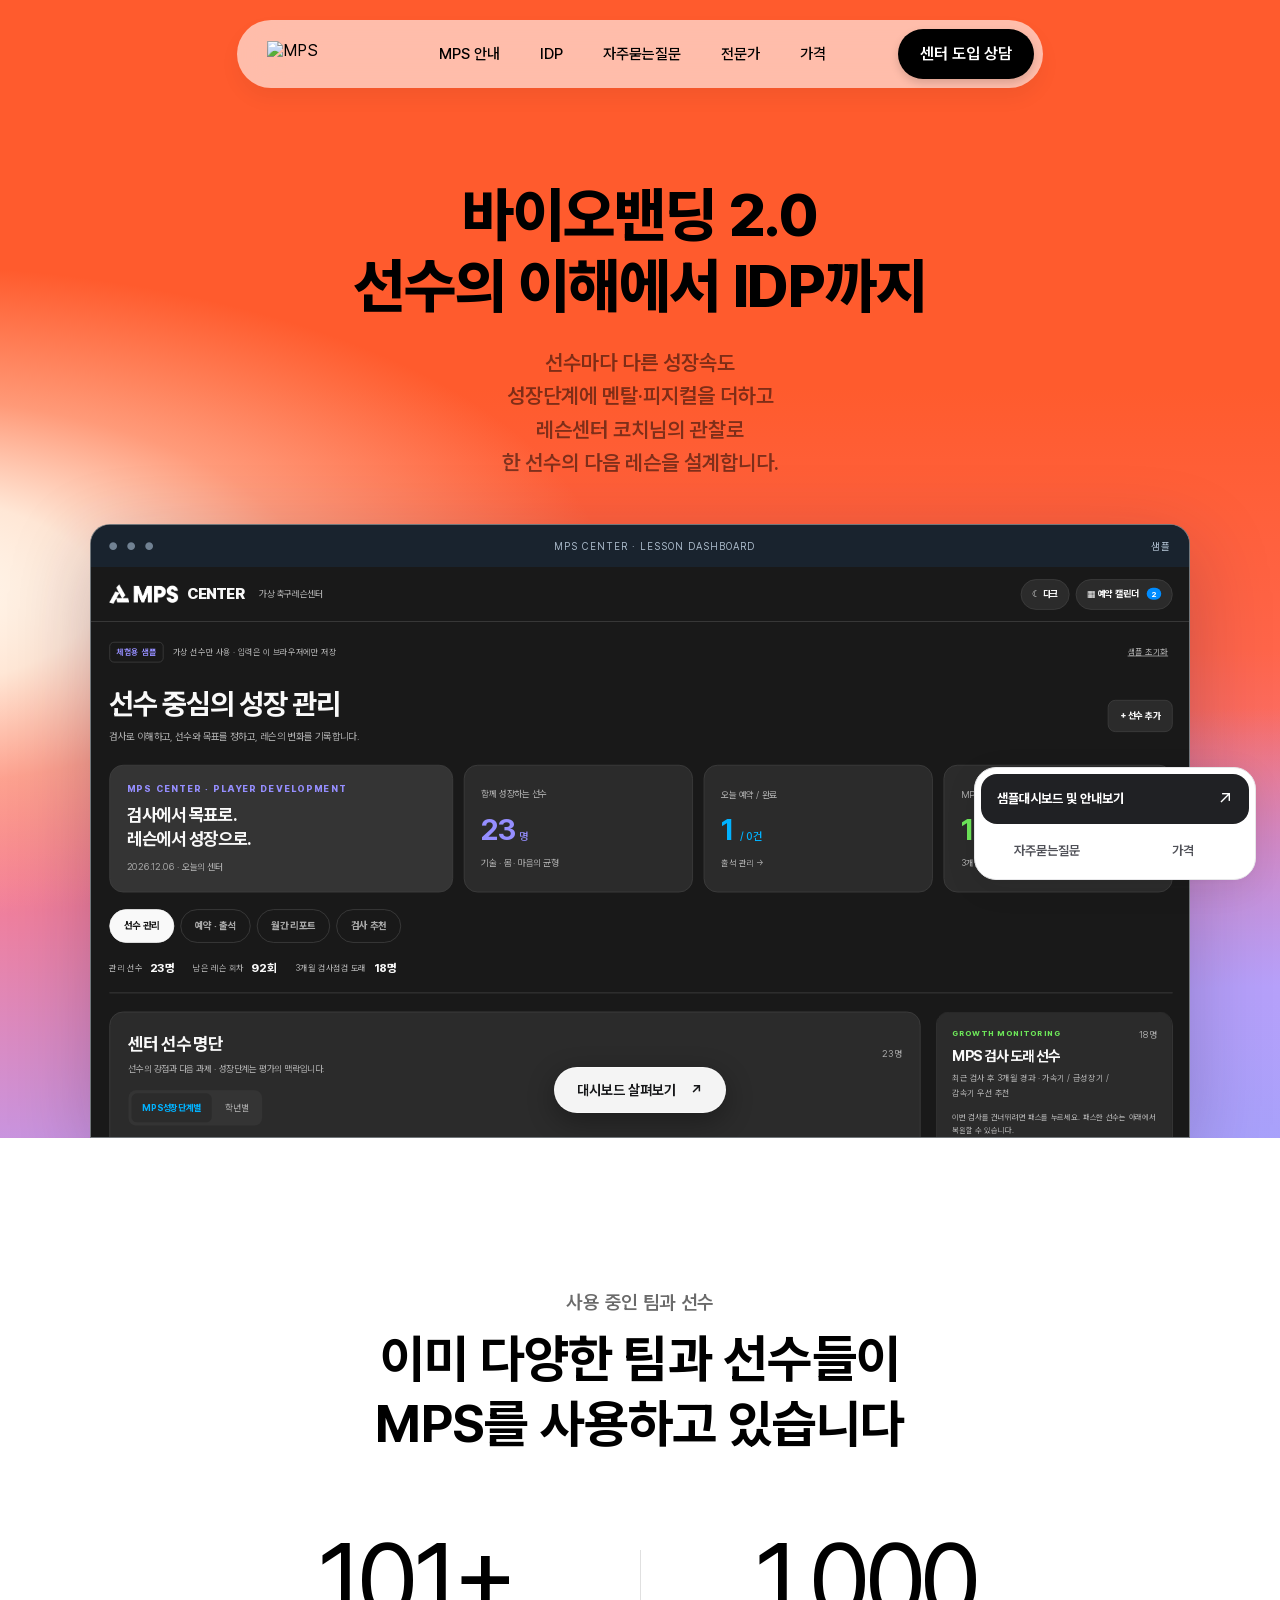
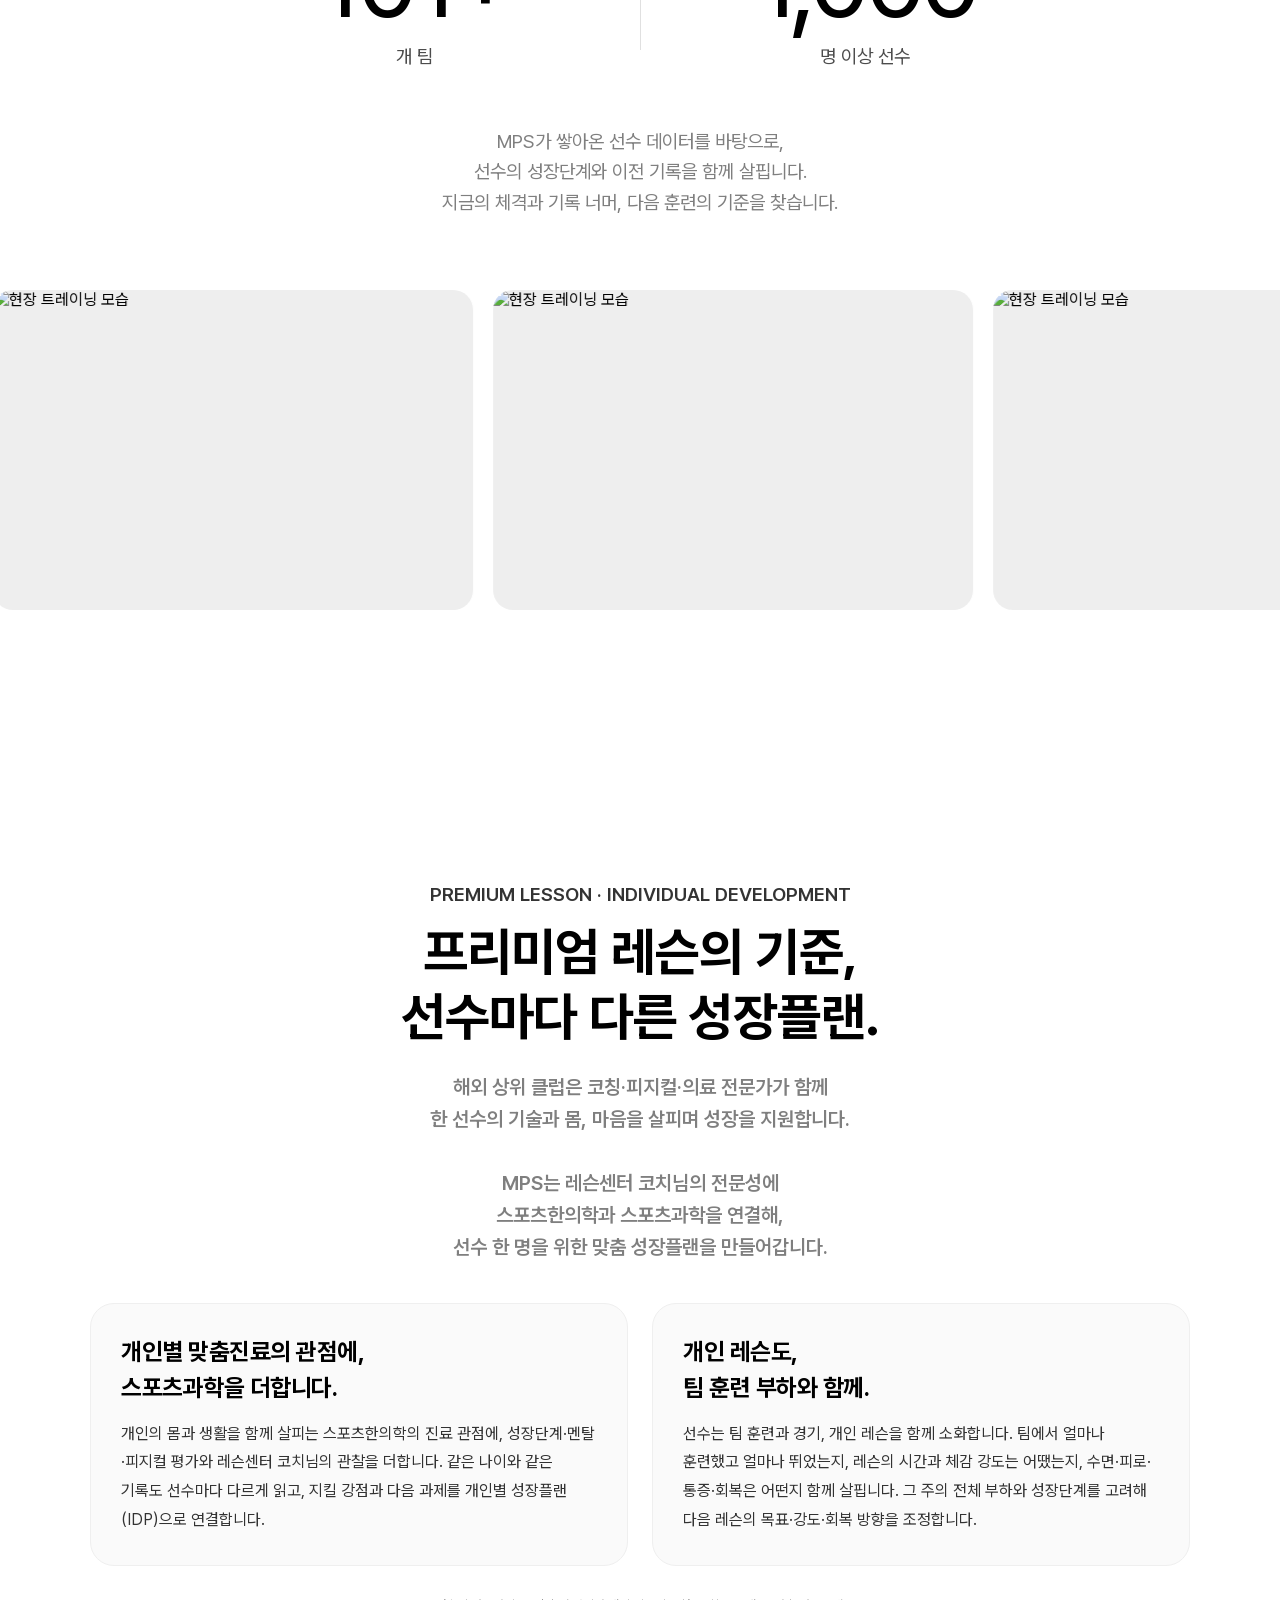
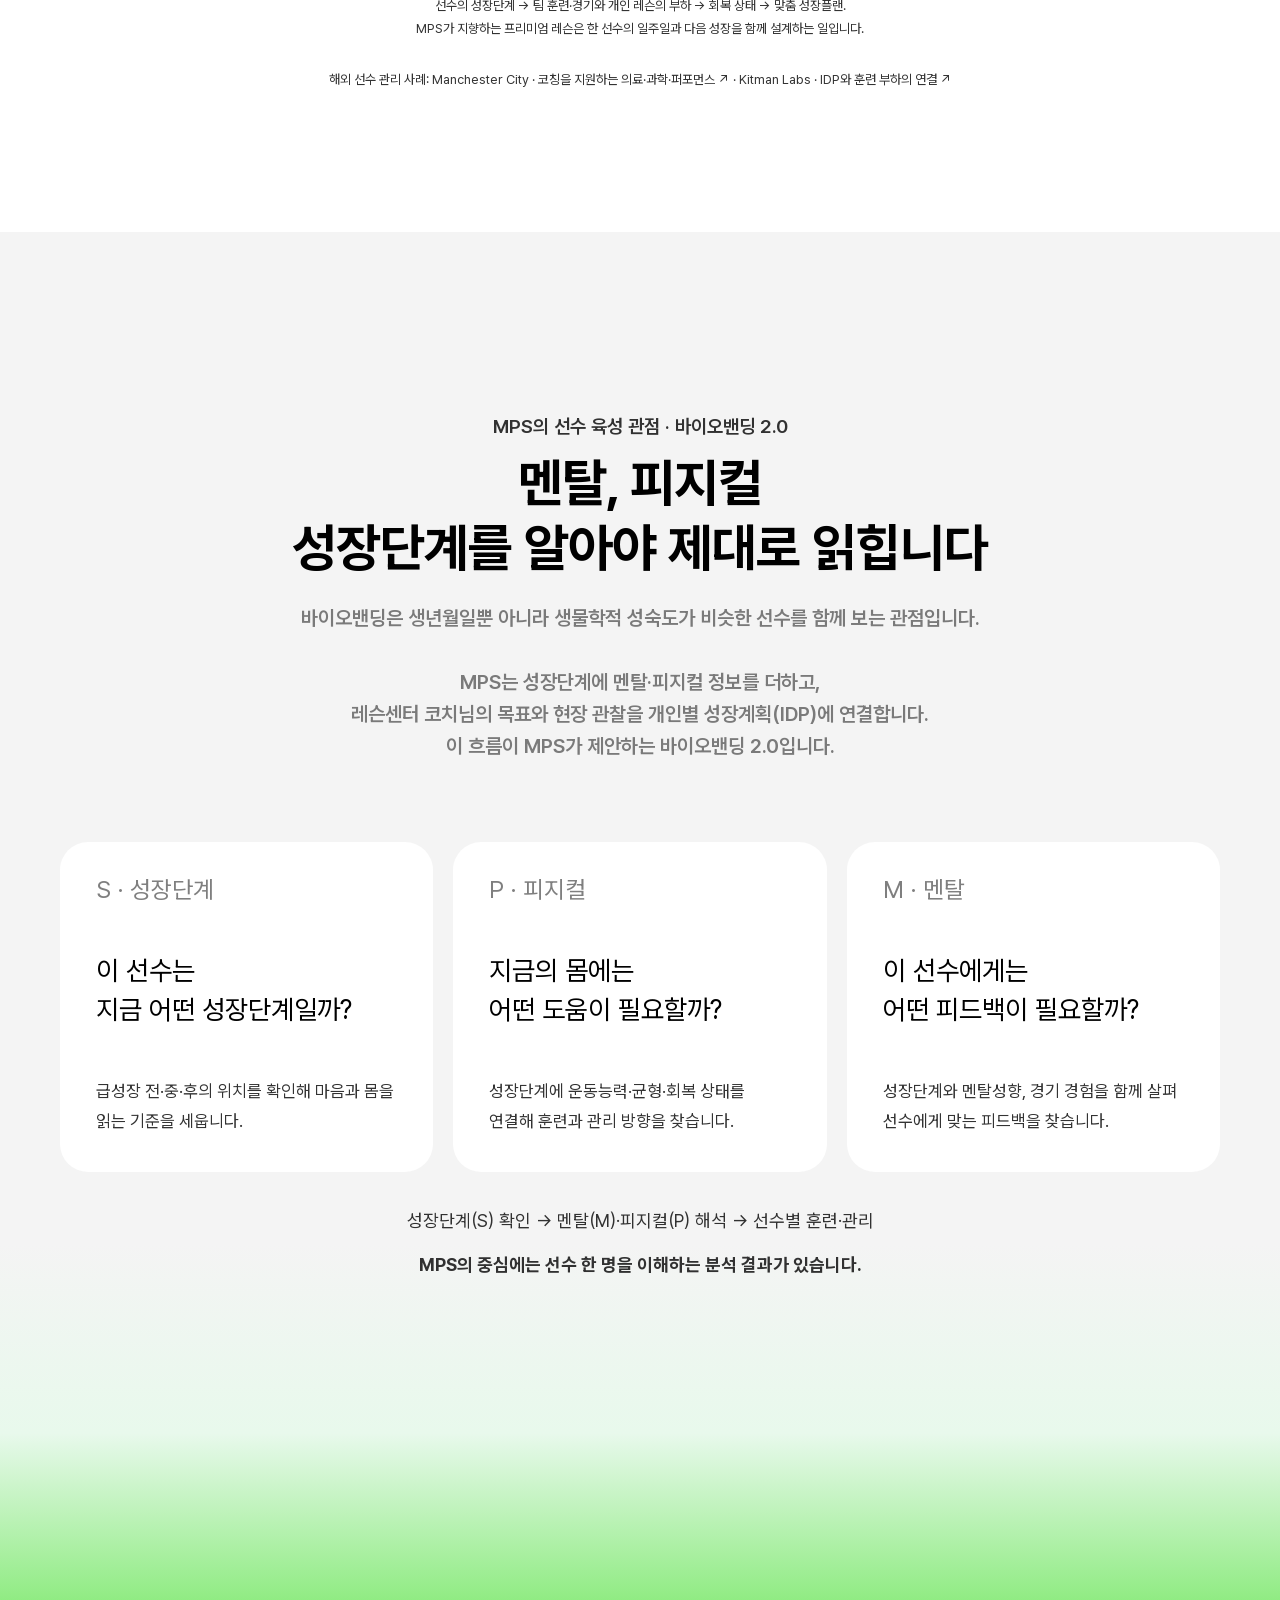
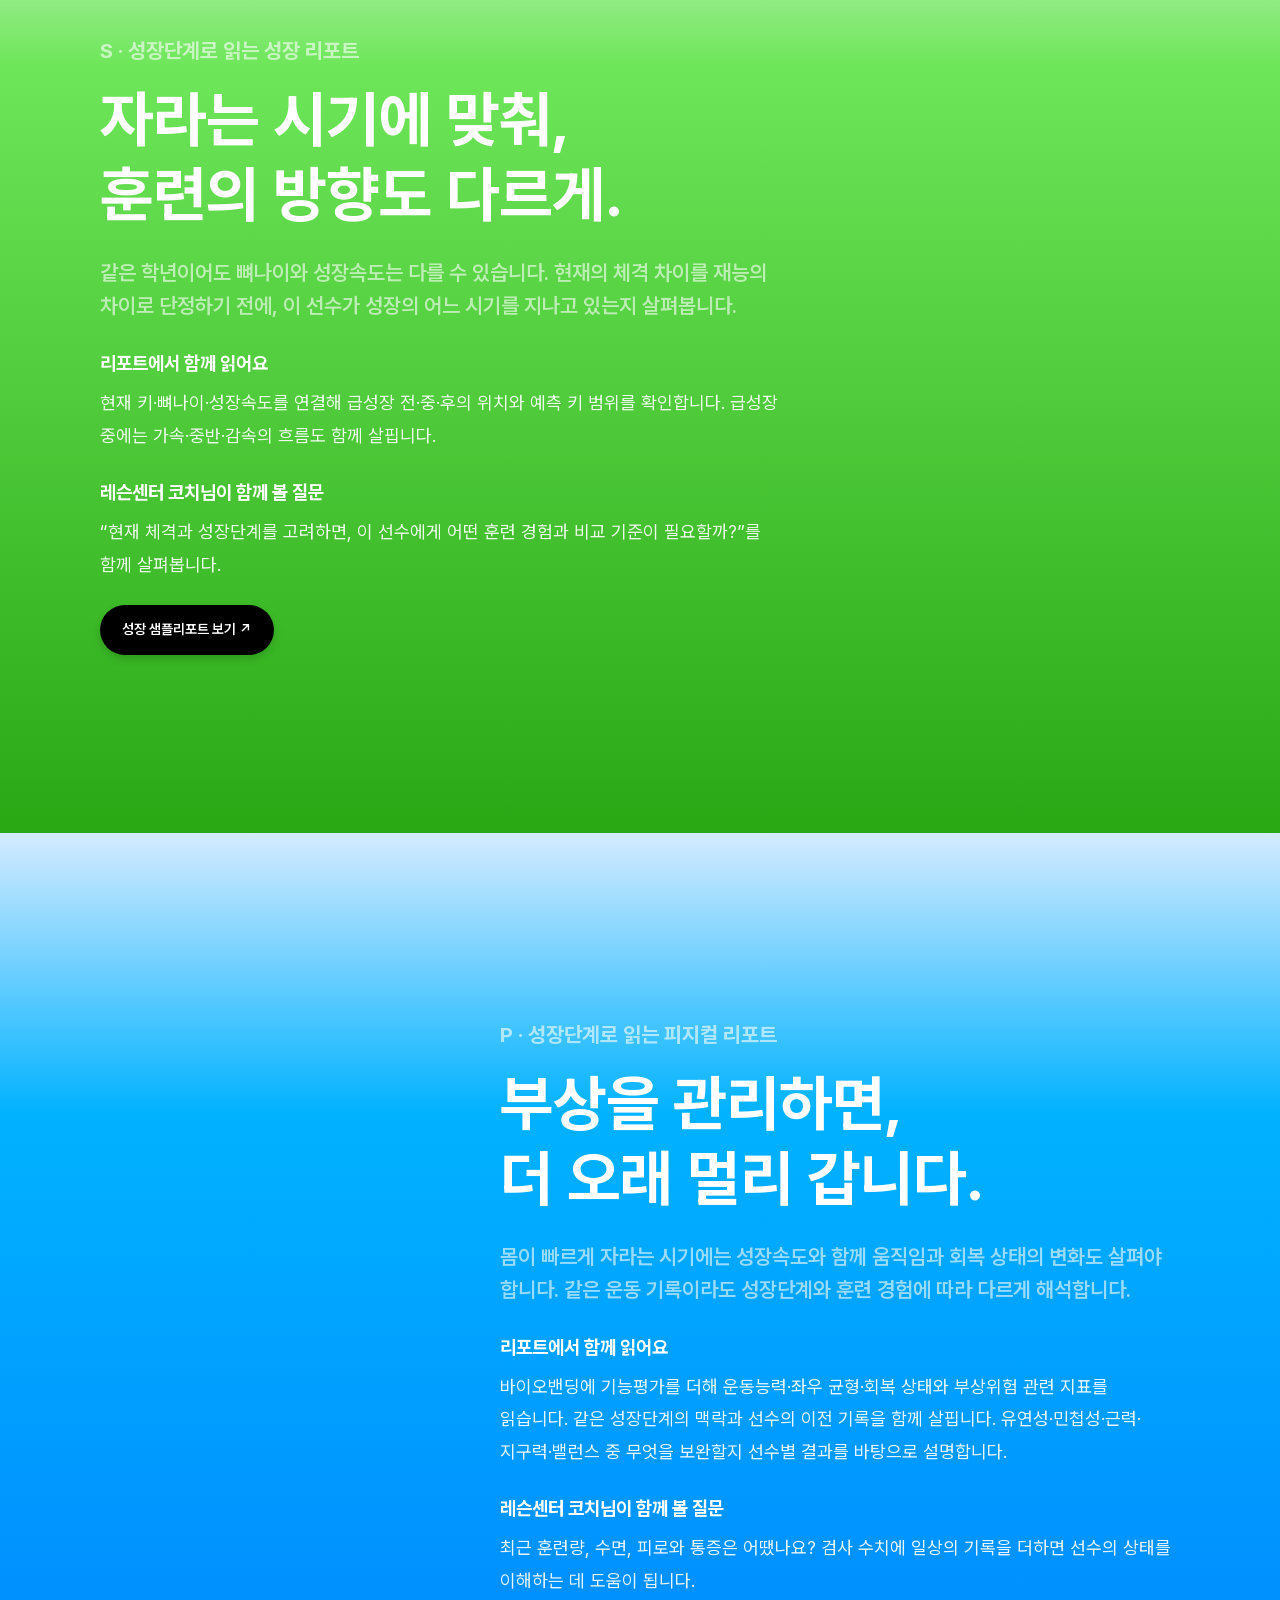
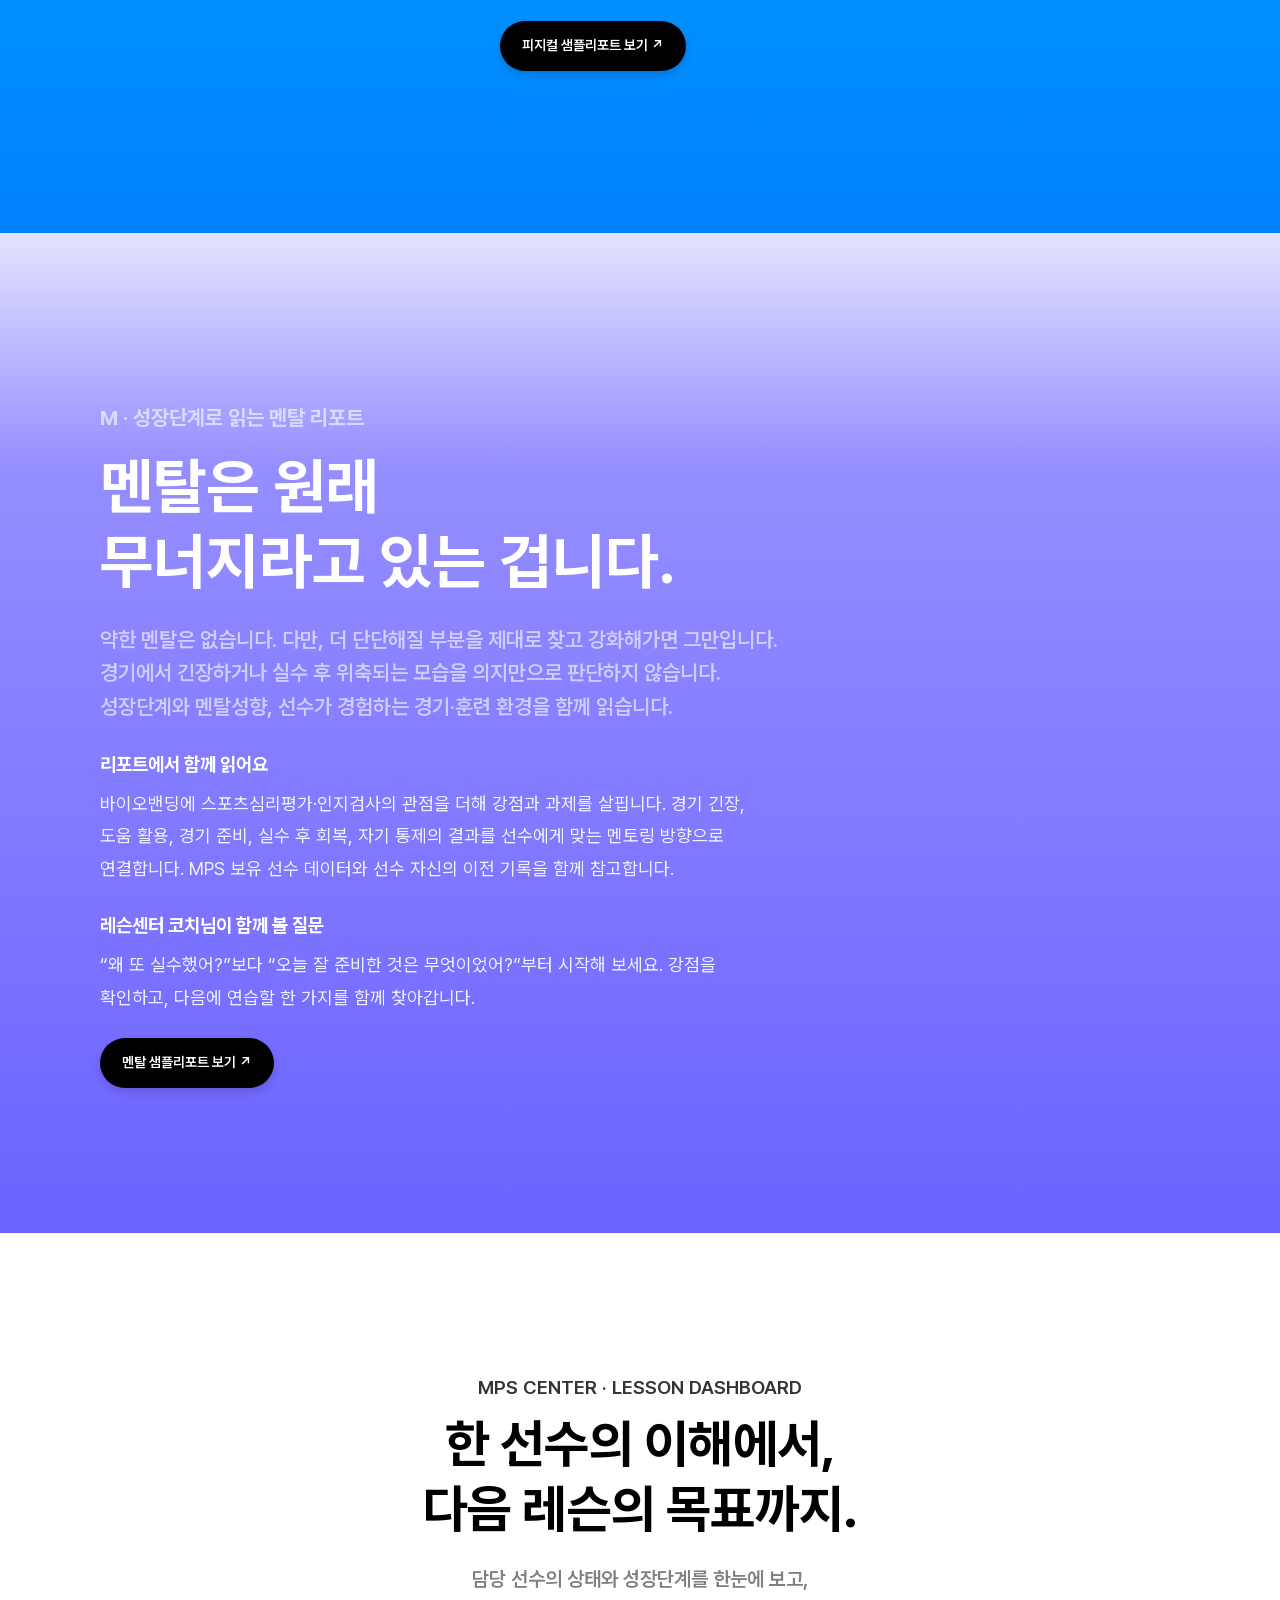
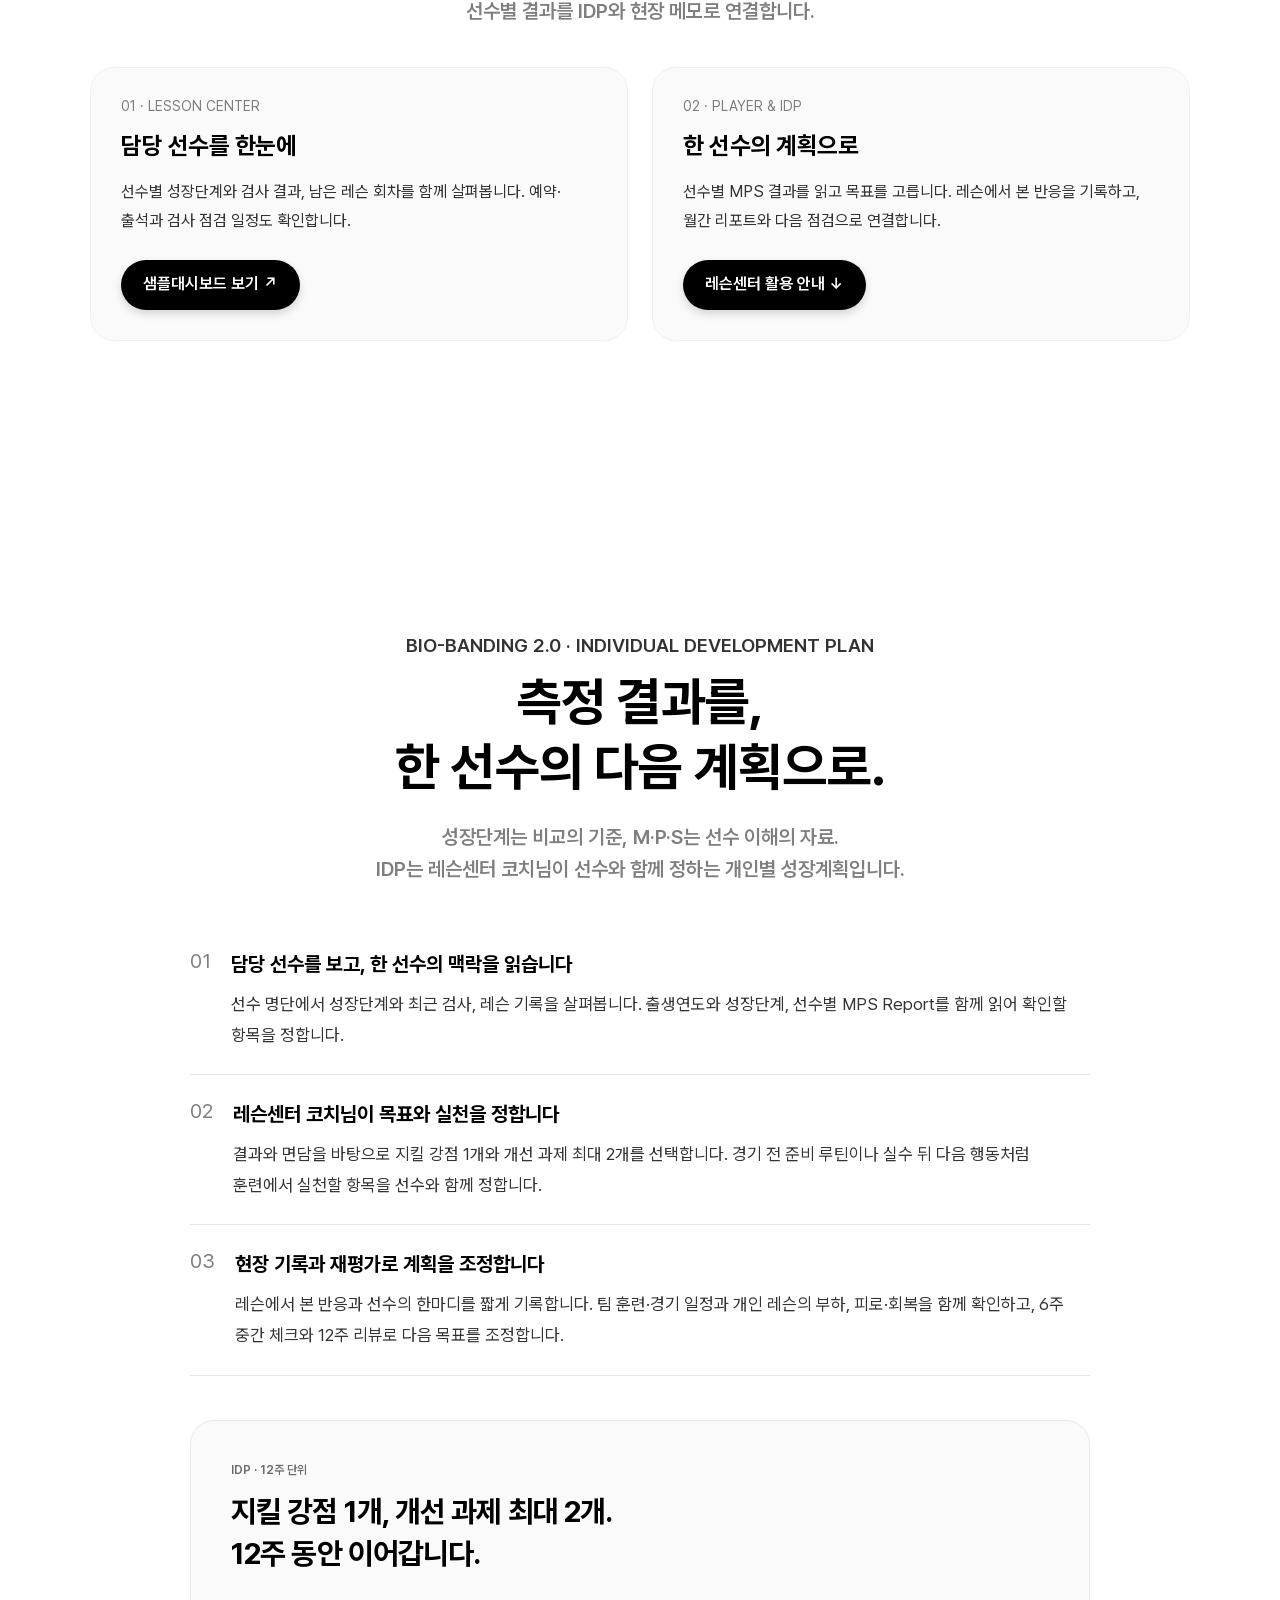
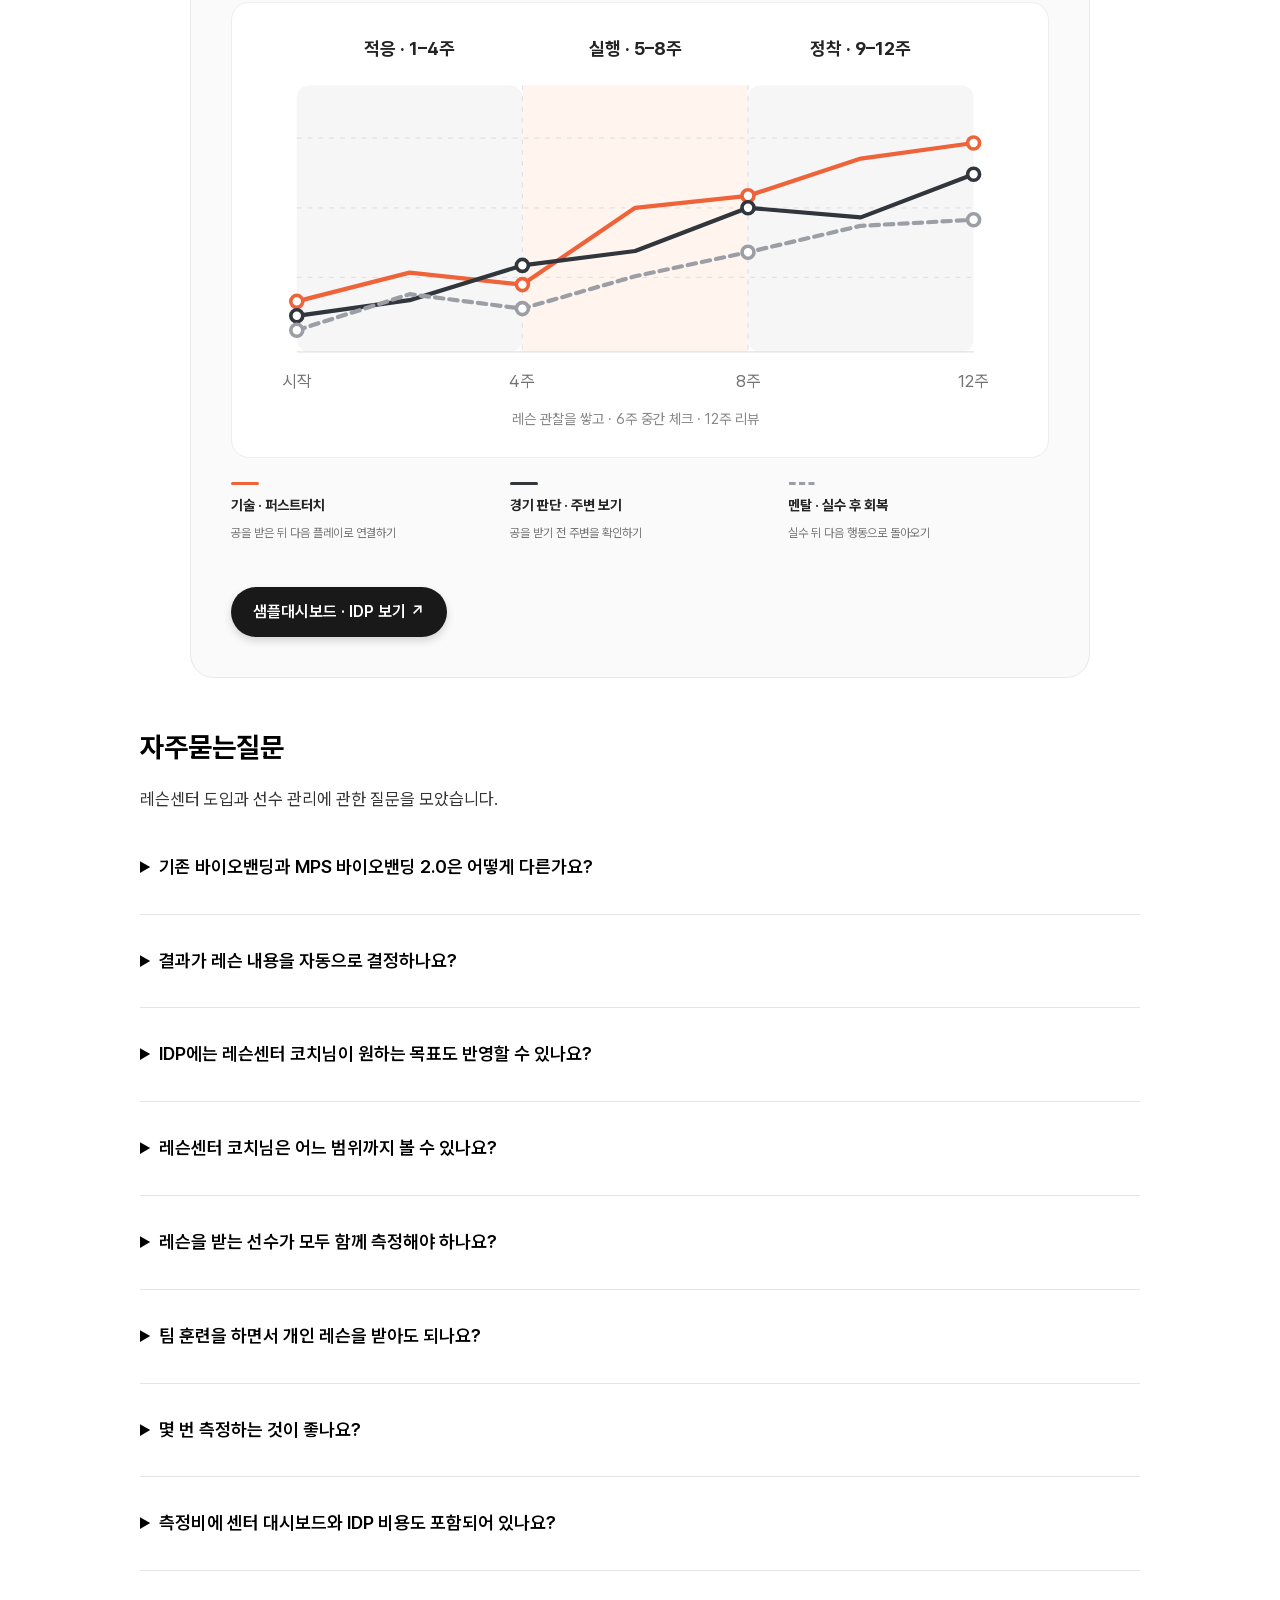
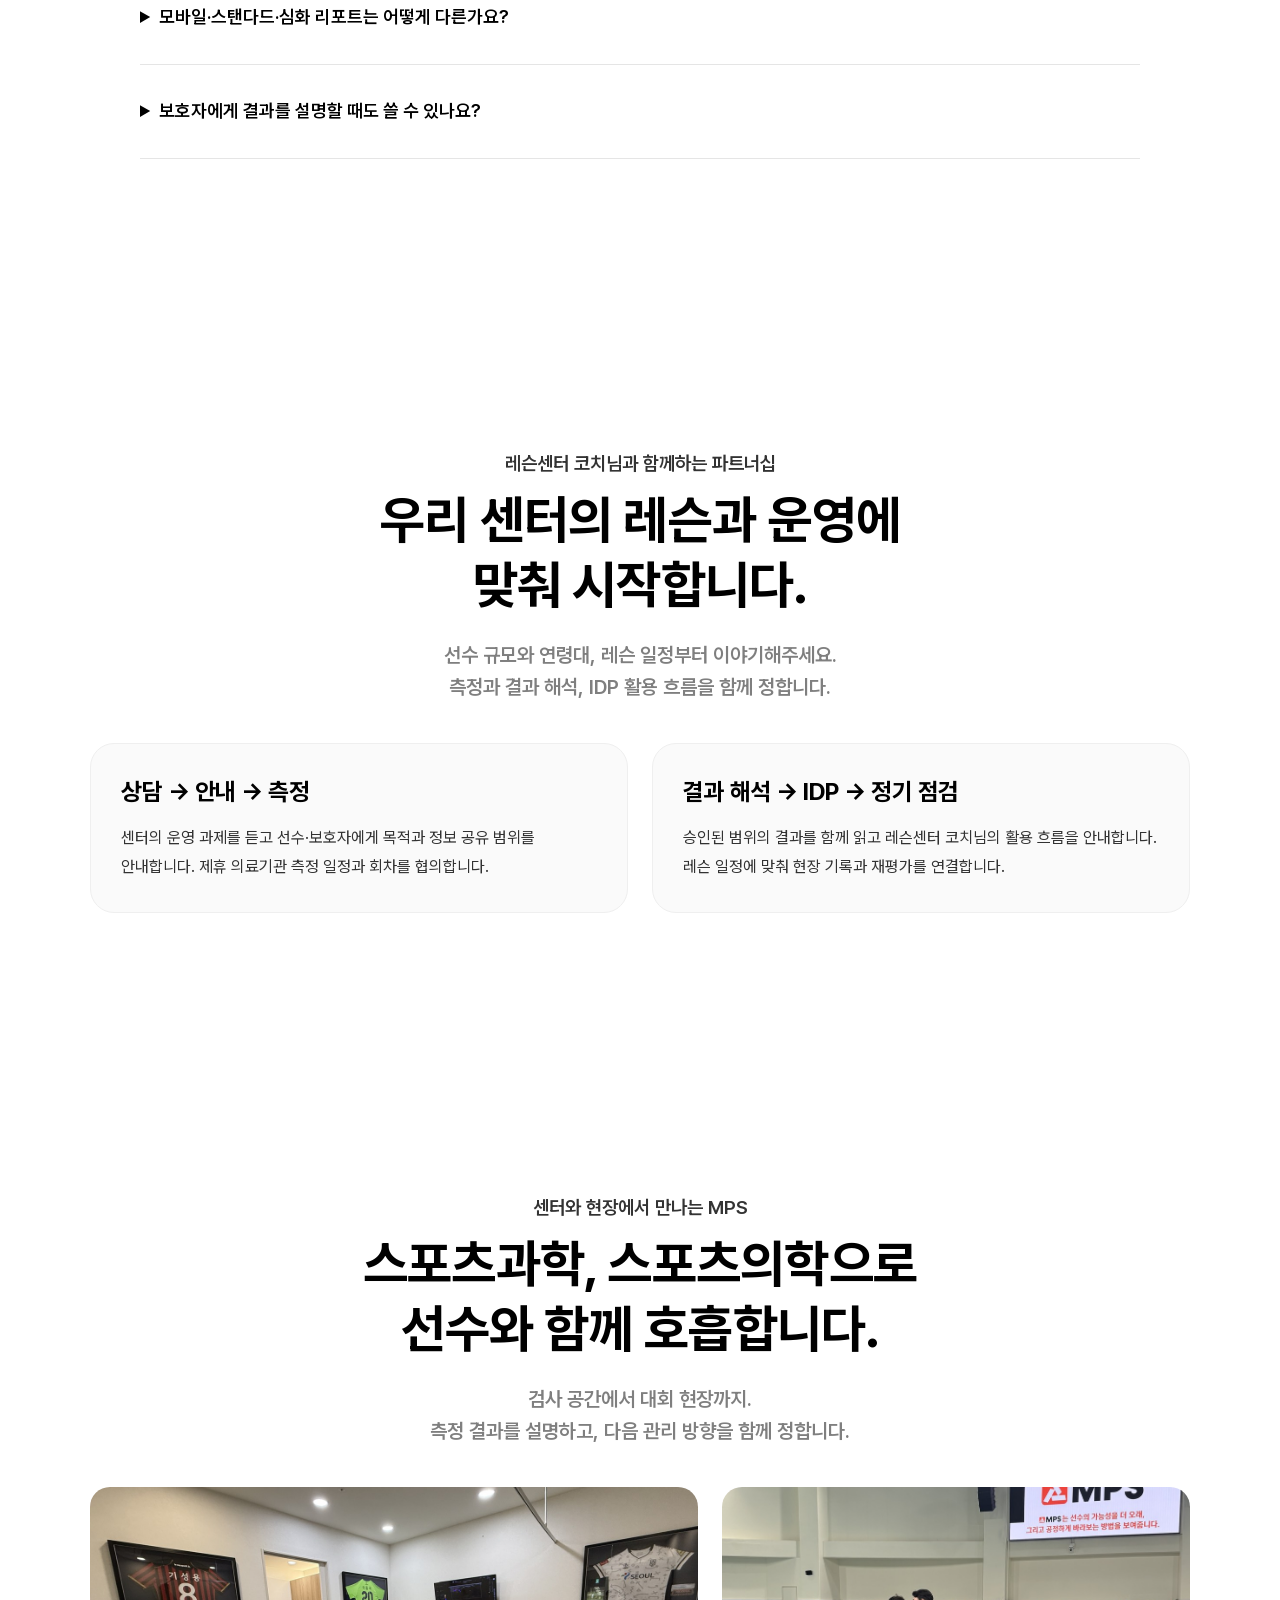
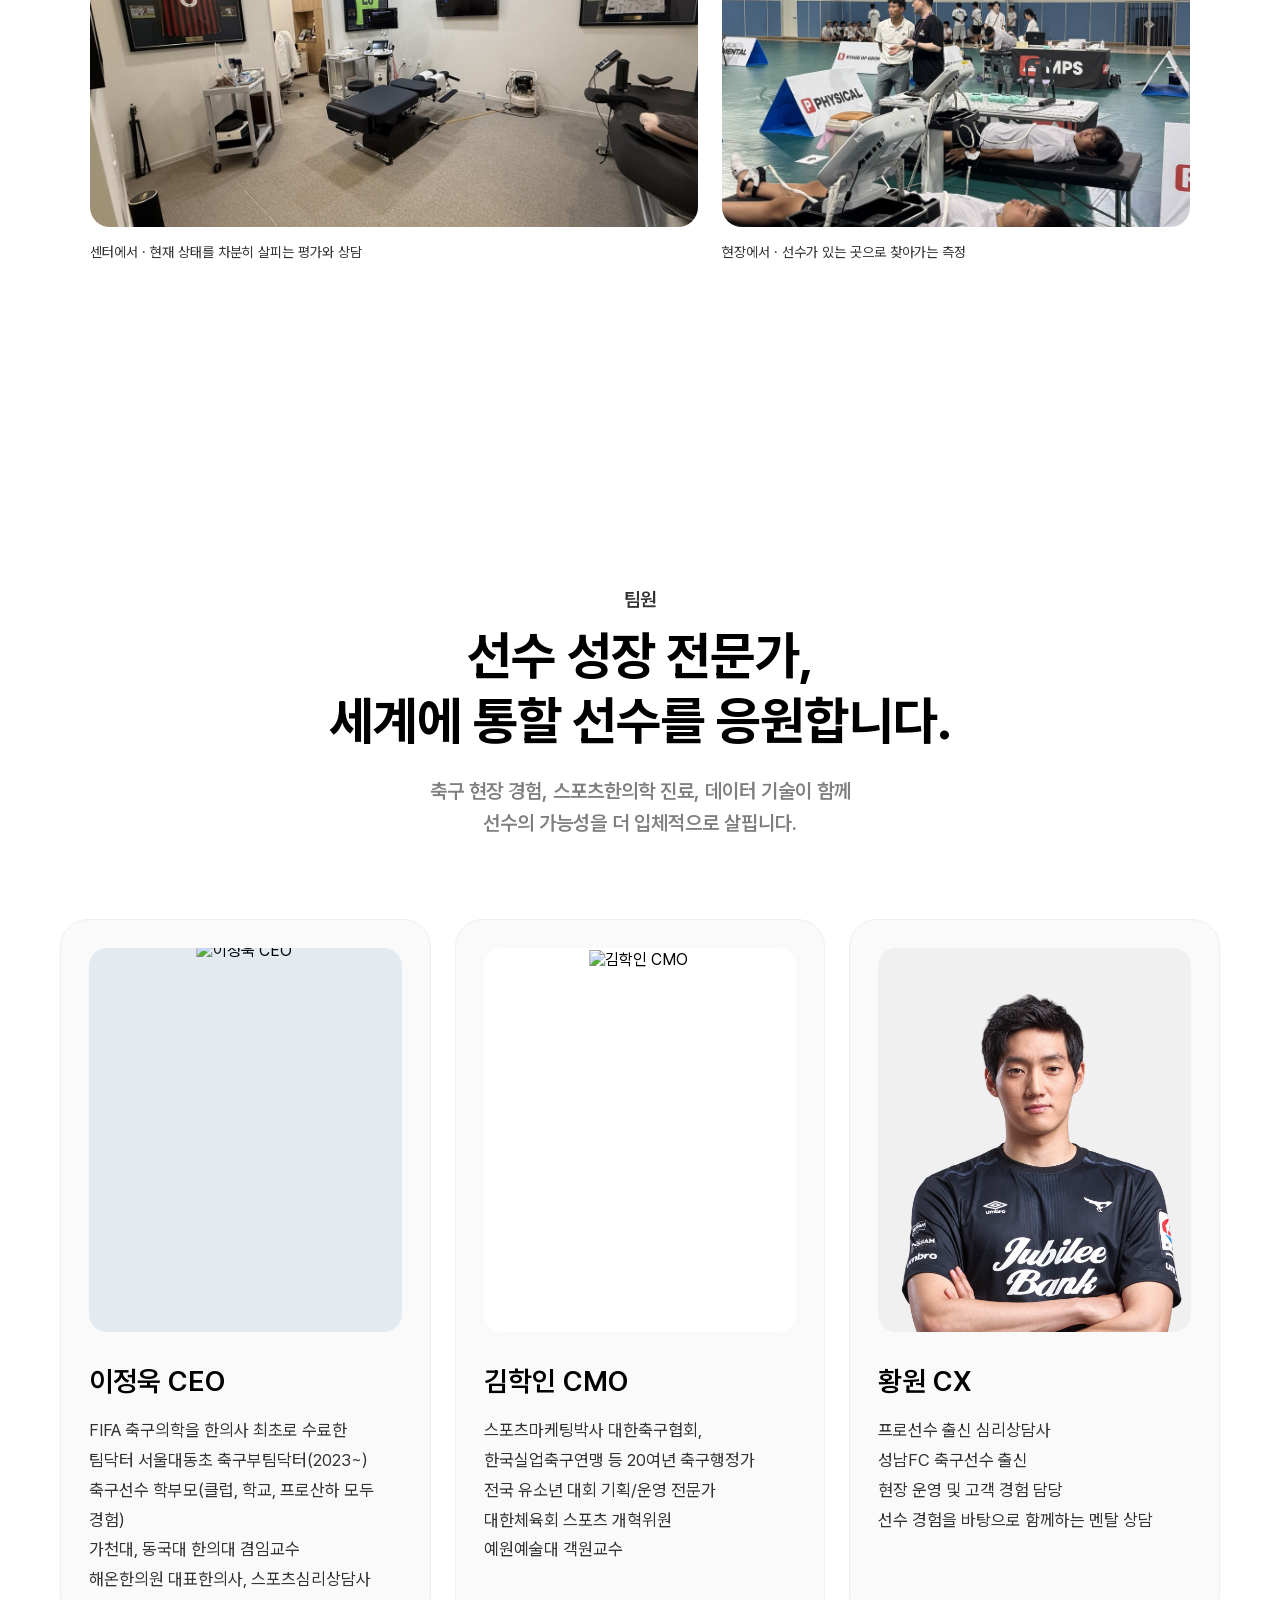
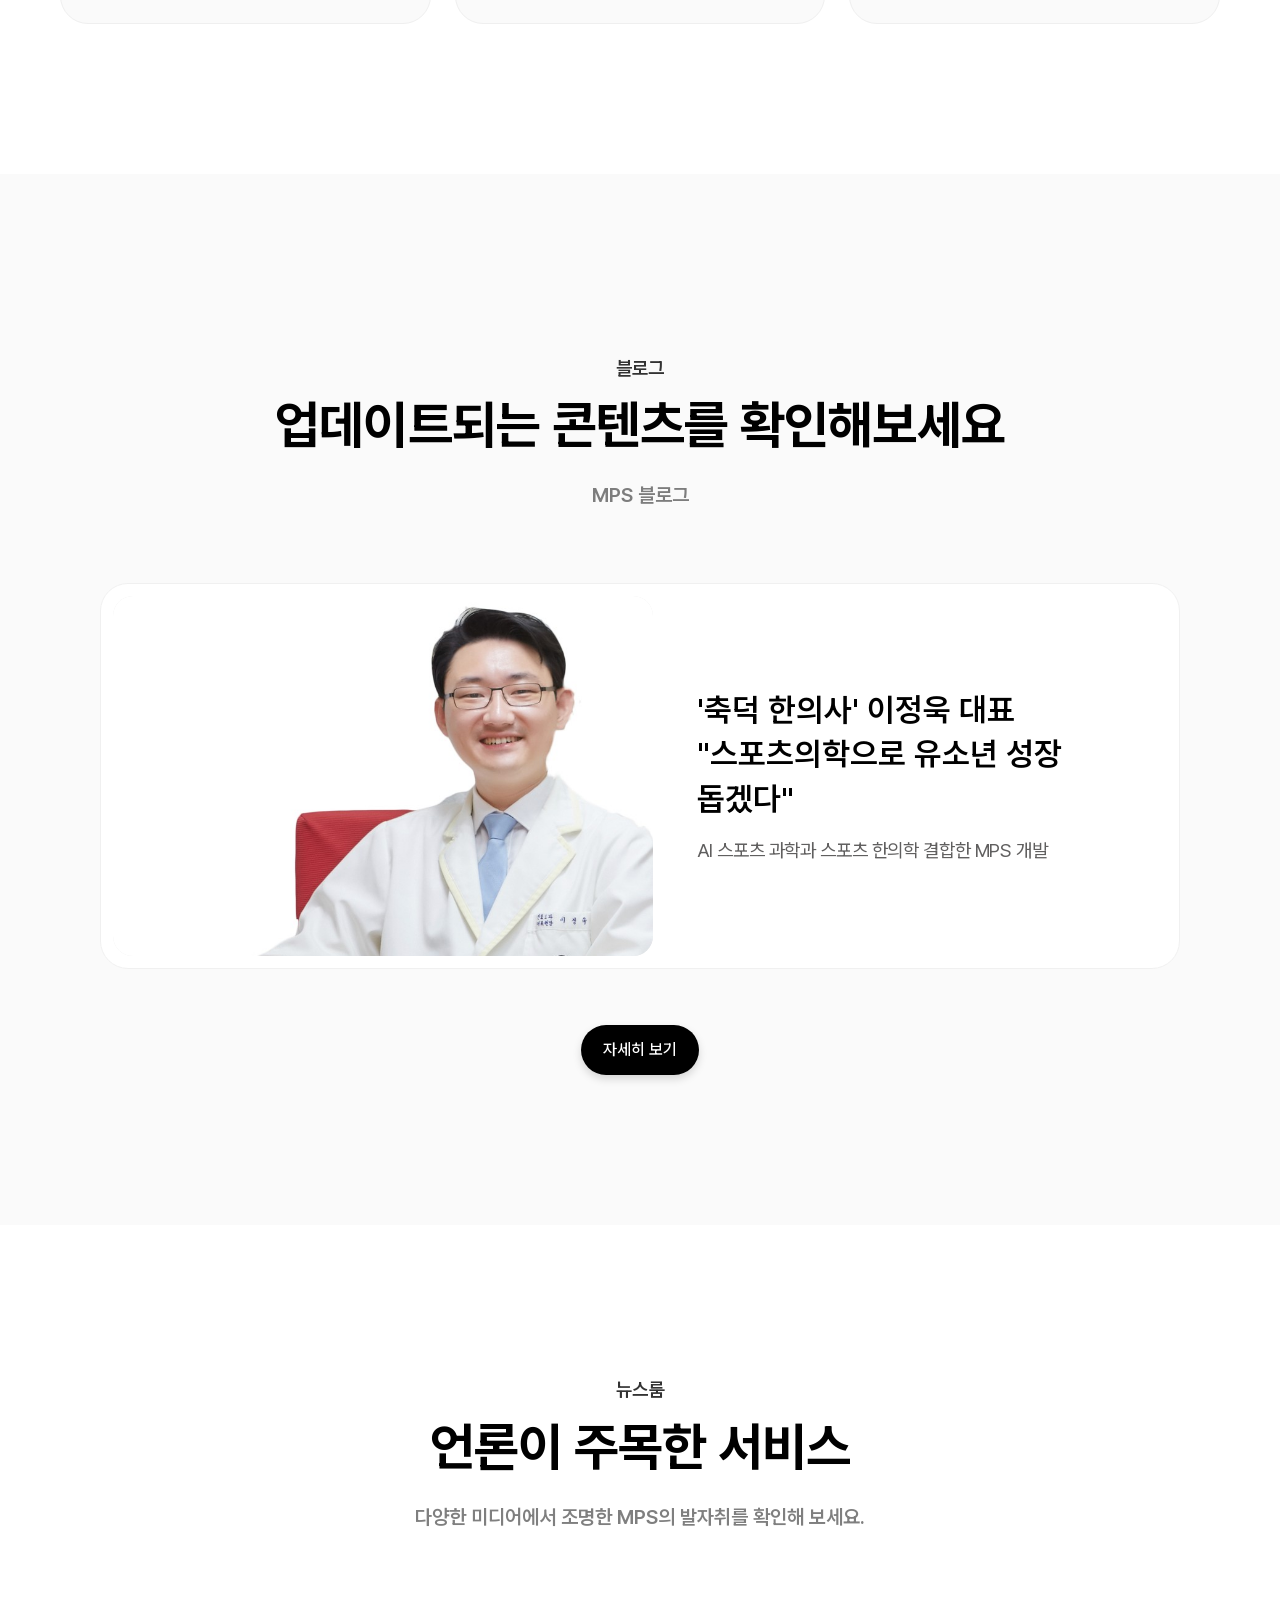
==== index.html @ abd70b41 "Build lesson center landing and player management dashboard" ====
<!DOCTYPE html>

<html lang="ko">
<head>
<meta charset="utf-8"/>
<meta content="width=device-width, initial-scale=1, viewport-fit=cover" name="viewport"/>
<title>MPS · 바이오밴딩 2.0 | 레슨센터 코치님을 위한 선수 성장관리</title>
<meta content="레슨센터 코치님을 위한 MPS. 성장단계와 멘탈·피지컬을 함께 읽고, 개인별 성장계획 IDP로 이어가는 바이오밴딩 2.0." name="description"/>
<meta content="website" property="og:type"/>
<meta content="MPS · 바이오밴딩 2.0 | 레슨센터 코치님을 위한 선수 성장관리" property="og:title"/>
<meta content="레슨센터 코치님을 위한 MPS. 성장단계와 멘탈·피지컬을 함께 읽고, 개인별 성장계획 IDP로 이어가는 바이오밴딩 2.0." property="og:description"/>
<meta content="https://framerusercontent.com/images/0AGsx3JggwsuAkFRt7TNfdyzQc.png" property="og:image"/>
<meta content="summary_large_image" name="twitter:card"/>
<link href="https://framerusercontent.com/images/WgWeICyLKicVXNY4QEIbKdyfU4.png" rel="icon"/>
<link href="assets/css/shared/fonts.css" rel="stylesheet"/>
<link rel="stylesheet" href="assets/css/site/landing.css">
<link href="assets/css/site/hi-samples.css?v=20261009-3" rel="stylesheet"/>
<script defer="" src="assets/js/site/hi-samples.js?v=20261009-3"></script>
<script defer="" src="assets/js/site/news.js"></script>
<script defer="" src="assets/js/site/mobile-nav.js"></script>
<link href="assets/css/site/welcome-motion.css" rel="stylesheet"/>
<script defer="" src="assets/js/site/welcome-motion.js"></script>
<link rel="stylesheet" href="assets/css/site/hero-welcome.css?v=20261009-3"/>
<link rel="stylesheet" href="assets/css/site/coach-guide.css">
<link rel="stylesheet" href="assets/css/site/team-dashboard.css?v=floating-20261010">
<meta name="robots" content="index, follow, noimageindex">
</head>
<body>
<!-- NAV -->
<header class="nav">
<div class="nav-in">
<a aria-label="MPS 홈" class="nav-logo" href="#top"><img alt="MPS" height="24" src="https://framerusercontent.com/images/gN0Lgx2BbWDYOijI65lmzn9II.svg" width="91"/></a>
<button aria-controls="main-nav-links" aria-expanded="false" class="nav-toggle" type="button">메뉴</button>
<nav aria-label="주요 메뉴" class="nav-links" id="main-nav-links">
<a href="#service">MPS 안내</a>
<a href="#idp">IDP</a>
<a href="#parent-faq">자주묻는질문</a>
<a href="#team">전문가</a>
<a href="#pricing">가격</a>
</nav>
<a class="btn nav-cta" href="https://pf.kakao.com/_YlxoxhX" rel="noopener" target="_blank">센터 도입 상담</a>
</div>
</header>
<main id="top">
<!-- HERO -->
<section class="hero">
<div aria-hidden="true" class="hero-bg"></div>
<div class="hero-in">
<h1>바이오밴딩 2.0<br/>선수의 이해에서 IDP까지</h1>
<p class="sub hero-description">선수마다 다른 성장속도<br/>성장단계에 멘탈·피지컬을 더하고<br/>레슨센터 코치님의 관찰로<br/>한 선수의 다음 레슨을 설계합니다.</p>
<div class="hero-dashboard"><div class="dashboard-window-bar"><span class="window-dots" aria-hidden="true">● ● ●</span><span>MPS CENTER · LESSON DASHBOARD</span><span>샘플</span></div><div class="dashboard-preview"><iframe src="pages/dashboard/index.html" title="가상 레슨센터 대시보드 미리보기" tabindex="-1" aria-hidden="true" inert></iframe></div><a class="dashboard-preview-open" href="pages/dashboard/index.html">대시보드 살펴보기 <span aria-hidden="true">↗</span></a></div>
</div>
</section>
<!-- PROOF -->
<section class="proof">
<div class="head">
<p class="eyebrow">사용 중인 팀과 선수</p>
<h2 class="title">이미 다양한 팀과 선수들이<br/>MPS를 사용하고 있습니다</h2>
</div>
<div class="stats">
<div class="stat"><b>101+</b><span>개 팀</span></div>
<div aria-hidden="true" class="stat-line"></div>
<div class="stat"><b>1,000</b><span>명 이상 선수</span></div>
</div>
<p class="proof-desc">MPS가 쌓아온 선수 데이터를 바탕으로,<br/>선수의 성장단계와 이전 기록을 함께 살핍니다.<br/>지금의 체격과 기록 너머, 다음 훈련의 기준을 찾습니다.</p>
<div class="marquee">
<div class="track" id="photoTrack"></div>
</div>
</section>
<section class="hi-context" id="premium-development">
<div class="head"><p class="eyebrow">PREMIUM LESSON · INDIVIDUAL DEVELOPMENT</p><h2 class="title">프리미엄 레슨의 기준,<br/>선수마다 다른 성장플랜.</h2><p class="sub">해외 상위 클럽은 코칭·피지컬·의료 전문가가 함께<br/>한 선수의 기술과 몸, 마음을 살피며 성장을 지원합니다.<br/><br/>MPS는 레슨센터 코치님의 전문성에<br/>스포츠한의학과 스포츠과학을 연결해,<br/>선수 한 명을 위한 맞춤 성장플랜을 만들어갑니다.</p></div>
<div class="hi-context-grid"><article><h3>개인별 맞춤진료의 관점에,<br/>스포츠과학을 더합니다.</h3><p>개인의 몸과 생활을 함께 살피는 스포츠한의학의 진료 관점에, 성장단계·멘탈·피지컬 평가와 레슨센터 코치님의 관찰을 더합니다. 같은 나이와 같은 기록도 선수마다 다르게 읽고, 지킬 강점과 다음 과제를 개인별 성장플랜(IDP)으로 연결합니다.</p></article><article><h3>개인 레슨도,<br/>팀 훈련 부하와 함께.</h3><p>선수는 팀 훈련과 경기, 개인 레슨을 함께 소화합니다. 팀에서 얼마나 훈련했고 얼마나 뛰었는지, 레슨의 시간과 체감 강도는 어땠는지, 수면·피로·통증·회복은 어떤지 함께 살핍니다. 그 주의 전체 부하와 성장단계를 고려해 다음 레슨의 목표·강도·회복 방향을 조정합니다.</p></article></div>
<p class="hi-context-note">선수의 성장단계 → 팀 훈련·경기와 개인 레슨의 부하 → 회복 상태 → 맞춤 성장플랜.<br/>MPS가 지향하는 프리미엄 레슨은 한 선수의 일주일과 다음 성장을 함께 설계하는 일입니다.</p>
<p class="hi-context-note">해외 선수 관리 사례: <a href="https://www.mancity.com/news/vitality/staff/grant-downie" target="_blank" rel="noopener">Manchester City · 코칭을 지원하는 의료·과학·퍼포먼스 ↗</a> · <a href="https://www.kitmanlabs.com/blog/athlete-monitoring-systems-vs-athlete-management-systems/" target="_blank" rel="noopener">Kitman Labs · IDP와 훈련 부하의 연결 ↗</a></p>
</section>
<!-- SERVICE -->
<section class="service" id="service">
<div class="head">
<p class="eyebrow">MPS의 선수 육성 관점 · 바이오밴딩 2.0</p>
<h2 class="title">멘탈, 피지컬<br/>성장단계를 알아야 제대로 읽힙니다</h2>
<p class="sub">바이오밴딩은 생년월일뿐 아니라<br class="mo"/> 생물학적 성숙도가 비슷한 선수를 함께 보는 관점입니다.<br/><br/>MPS는 성장단계에 멘탈·피지컬 정보를 더하고,<br/>레슨센터 코치님의 목표와 현장 관찰을 개인별 성장계획(IDP)에 연결합니다.<br/>이 흐름이 MPS가 제안하는 바이오밴딩 2.0입니다.</p>
</div>
<div class="svc-grid">
<article class="svc"><i>S · 성장단계</i><h3>이 선수는<br/>지금 어떤 성장단계일까?</h3><p>급성장 전·중·후의 위치를 확인해 마음과 몸을 읽는 기준을 세웁니다.</p></article>
<article class="svc"><i>P · 피지컬</i><h3>지금의 몸에는<br/>어떤 도움이 필요할까?</h3><p>성장단계에 운동능력·균형·회복 상태를 연결해 훈련과 관리 방향을 찾습니다.</p></article>
<article class="svc"><i>M · 멘탈</i><h3>이 선수에게는<br/>어떤 피드백이 필요할까?</h3><p>성장단계와 멘탈성향, 경기 경험을 함께 살펴 선수에게 맞는 피드백을 찾습니다.</p></article>
</div>
<p class="service-summary">성장단계(S) 확인 → 멘탈(M)·피지컬(P) 해석 → 선수별 훈련·관리<br/><strong>MPS의 중심에는 선수 한 명을 이해하는 분석 결과가 있습니다.</strong></p>
</section>
<!-- REPORT: 성장 -->
<section class="report grow" id="reports">
<div class="report-in">
<div class="report-txt">
<p class="tag">S · 성장단계로 읽는 성장 리포트</p>
<h2>자라는 시기에 맞춰,<br/>훈련의 방향도 다르게.</h2>
<p>같은 학년이어도 뼈나이와 성장속도는 다를 수 있습니다. 현재의 체격 차이를 재능의 차이로 단정하기 전에, 이 선수가 성장의 어느 시기를 지나고 있는지 살펴봅니다.</p>
<p class="report-detail"><strong>리포트에서 함께 읽어요</strong>현재 키·뼈나이·성장속도를 연결해 급성장 전·중·후의 위치와 예측 키 범위를 확인합니다. 급성장 중에는 가속·중반·감속의 흐름도 함께 살핍니다.</p>
<p class="report-detail"><strong>레슨센터 코치님이 함께 볼 질문</strong>“현재 체격과 성장단계를 고려하면, 이 선수에게 어떤 훈련 경험과 비교 기준이 필요할까?”를 함께 살펴봅니다.</p>

<button aria-controls="hi-sample-dialog" aria-haspopup="dialog" class="btn report-sample-open" data-hi-open="growth" type="button">성장 샘플리포트 보기 ↗</button>
</div>
<div class="report-img"><img alt="MPS 성장 리포트 화면" class="report-screen" height="6744" loading="lazy" src="https://framerusercontent.com/images/ncKfViDg80umG7fIMxYchZo7QI.png?scale-down-to=2048" width="3320"/></div>
</div>
</section>
<!-- REPORT: 피지컬 -->
<section class="report phys">
<div class="report-in">
<div class="report-img"><img alt="MPS 피지컬 리포트 화면" class="report-screen" height="6744" loading="lazy" src="https://framerusercontent.com/images/aycGFkoAji1a9gurORh9OgtIlyc.png?scale-down-to=2048" width="3320"/></div>
<div class="report-txt">
<p class="tag">P · 성장단계로 읽는 피지컬 리포트</p>
<h2>부상을 관리하면,<br/>더 오래 멀리 갑니다.</h2>
<p>몸이 빠르게 자라는 시기에는 성장속도와 함께 움직임과 회복 상태의 변화도 살펴야 합니다. 같은 운동 기록이라도 성장단계와 훈련 경험에 따라 다르게 해석합니다.</p>
<p class="report-detail"><strong>리포트에서 함께 읽어요</strong>바이오밴딩에 기능평가를 더해 운동능력·좌우 균형·회복 상태와 부상위험 관련 지표를 읽습니다. 같은 성장단계의 맥락과 선수의 이전 기록을 함께 살핍니다. 유연성·민첩성·근력·지구력·밸런스 중 무엇을 보완할지 선수별 결과를 바탕으로 설명합니다.</p>
<p class="report-detail"><strong>레슨센터 코치님이 함께 볼 질문</strong>최근 훈련량, 수면, 피로와 통증은 어땠나요? 검사 수치에 일상의 기록을 더하면 선수의 상태를 이해하는 데 도움이 됩니다.</p>

<button aria-controls="hi-sample-dialog" aria-haspopup="dialog" class="btn report-sample-open" data-hi-open="physical" type="button">피지컬 샘플리포트 보기 ↗</button>
</div>
</div>
</section>
<!-- REPORT: 멘탈 -->
<section class="report ment">
<div class="report-in">
<div class="report-txt">
<p class="tag">M · 성장단계로 읽는 멘탈 리포트</p>
<h2>멘탈은 원래<br/>무너지라고 있는 겁니다.</h2>
<p>약한 멘탈은 없습니다. 다만, 더 단단해질 부분을 제대로 찾고 강화해가면 그만입니다. 경기에서 긴장하거나 실수 후 위축되는 모습을 의지만으로 판단하지 않습니다. 성장단계와 멘탈성향, 선수가 경험하는 경기·훈련 환경을 함께 읽습니다.</p>
<p class="report-detail"><strong>리포트에서 함께 읽어요</strong>바이오밴딩에 스포츠심리평가·인지검사의 관점을 더해 강점과 과제를 살핍니다. 경기 긴장, 도움 활용, 경기 준비, 실수 후 회복, 자기 통제의 결과를 선수에게 맞는 멘토링 방향으로 연결합니다. MPS 보유 선수 데이터와 선수 자신의 이전 기록을 함께 참고합니다.</p>
<p class="report-detail"><strong>레슨센터 코치님이 함께 볼 질문</strong>“왜 또 실수했어?”보다 “오늘 잘 준비한 것은 무엇이었어?”부터 시작해 보세요. 강점을 확인하고, 다음에 연습할 한 가지를 함께 찾아갑니다.</p>

<button aria-controls="hi-sample-dialog" aria-haspopup="dialog" class="btn report-sample-open" data-hi-open="mental" type="button">멘탈 샘플리포트 보기 ↗</button>
</div>
<div class="report-img"><img alt="MPS 멘탈 리포트 화면" class="report-screen" height="6744" loading="lazy" src="https://framerusercontent.com/images/7PKCPIku5ok2bw9mtTGTqgImk.png?scale-down-to=2048" width="3320"/></div>
</div>
</section>
<section class="hi-context hi-sample-section" id="sample-reports"><div class="head"><p class="eyebrow">MPS CENTER · LESSON DASHBOARD</p><h2 class="title">한 선수의 이해에서,<br/>다음 레슨의 목표까지.</h2><p class="sub">담당 선수의 상태와 성장단계를 한눈에 보고,<br/>선수별 결과를 IDP와 현장 메모로 연결합니다.</p></div><div class="hi-context-grid" id="center-dashboard-guide"><article><span class="hi-domain">01 · LESSON CENTER</span><h3>담당 선수를 한눈에</h3><p>선수별 성장단계와 검사 결과, 남은 레슨 회차를 함께 살펴봅니다. 예약·출석과 검사 점검 일정도 확인합니다.</p><a class="btn" href="pages/dashboard/index.html">샘플대시보드 보기 ↗</a></article><article><span class="hi-domain">02 · PLAYER & IDP</span><h3>한 선수의 계획으로</h3><p>선수별 MPS 결과를 읽고 목표를 고릅니다. 레슨에서 본 반응을 기록하고, 월간 리포트와 다음 점검으로 연결합니다.</p><a class="btn" href="#center-dashboard-guide">레슨센터 활용 안내 ↓</a></article></div></section>
<section class="parents-guide" id="idp">
<div class="head"><p class="eyebrow">BIO-BANDING 2.0 · INDIVIDUAL DEVELOPMENT PLAN</p><h2 class="title">측정 결과를,<br/>한 선수의 다음 계획으로.</h2><p class="sub">성장단계는 비교의 기준, M·P·S는 선수 이해의 자료.<br/>IDP는 레슨센터 코치님이 선수와 함께 정하는 개인별 성장계획입니다.</p></div>
<ol class="parent-steps"><li><span>01</span><div><h3>담당 선수를 보고, 한 선수의 맥락을 읽습니다</h3><p>선수 명단에서 성장단계와 최근 검사, 레슨 기록을 살펴봅니다. 출생연도와 성장단계, 선수별 MPS Report를 함께 읽어 확인할 항목을 정합니다.</p></div></li><li><span>02</span><div><h3>레슨센터 코치님이 목표와 실천을 정합니다</h3><p>결과와 면담을 바탕으로 지킬 강점 1개와 개선 과제 최대 2개를 선택합니다. 경기 전 준비 루틴이나 실수 뒤 다음 행동처럼 훈련에서 실천할 항목을 선수와 함께 정합니다.</p></div></li><li><span>03</span><div><h3>현장 기록과 재평가로 계획을 조정합니다</h3><p>레슨에서 본 반응과 선수의 한마디를 짧게 기록합니다. 팀 훈련·경기 일정과 개인 레슨의 부하, 피로·회복을 함께 확인하고, 6주 중간 체크와 12주 리뷰로 다음 목표를 조정합니다.</p></div></li></ol>
<div class="coach-idp-card"><p class="eyebrow">IDP · 12주 단위</p><h3>지킬 강점 1개, 개선 과제 최대 2개.<br/>12주 동안 이어갑니다.</h3><figure class="idp-line-chart"><div class="idp-chart-scroll" role="region" aria-label="12주 IDP 개념 그래프"><svg viewBox="0 0 660 350" role="img" aria-labelledby="idp-chart-title idp-chart-desc"><title id="idp-chart-title">세 가지 중점을 이어가는 12주 IDP</title><desc id="idp-chart-desc">0주부터 12주까지 기술 퍼스트터치, 경기 판단 주변 보기, 멘탈 실수 후 회복의 실천 흐름을 세 개의 꺾은선으로 표현한 개념 그래프입니다. 1~4주는 적응, 5~8주는 실행, 9~12주는 정착입니다. 선의 높낮이는 실제 점수나 예측 성과가 아닙니다.</desc>
<rect x="44" y="52" width="188" height="222" rx="10" fill="#f6f6f6"/><rect x="232" y="52" width="188" height="222" fill="#fff4ee"/><rect x="420" y="52" width="188" height="222" rx="10" fill="#f6f6f6"/>
<g font-size="15" font-weight="700" fill="#242424" text-anchor="middle"><text x="138" y="27">적응 · 1–4주</text><text x="326" y="27">실행 · 5–8주</text><text x="514" y="27">정착 · 9–12주</text></g>
<g stroke="#e2e2e2" stroke-width="1"><path d="M44 96H608M44 154H608M44 212H608" stroke-dasharray="4 5"/><path d="M44 274H608"/><path d="M232 52V274M420 52V274" stroke-dasharray="4 5"/></g>
<g fill="none" stroke-linejoin="round" stroke-linecap="round" stroke-width="3.5"><polyline stroke="#ee633a" points="44,232 138,208 232,218 326,154 420,144 514,113 608,100"/><polyline stroke="#30363c" points="44,244 138,231 232,202 326,190 420,154 514,162 608,126"/><polyline stroke="#9b9fa5" stroke-dasharray="7 5" points="44,256 138,226 232,238 326,211 420,191 514,169 608,164"/></g>
<g fill="#fff" stroke-width="3"><g stroke="#ee633a"><circle cx="44" cy="232" r="5"/><circle cx="232" cy="218" r="5"/><circle cx="420" cy="144" r="5"/><circle cx="608" cy="100" r="5"/></g><g stroke="#30363c"><circle cx="44" cy="244" r="5"/><circle cx="232" cy="202" r="5"/><circle cx="420" cy="154" r="5"/><circle cx="608" cy="126" r="5"/></g><g stroke="#9b9fa5"><circle cx="44" cy="256" r="5"/><circle cx="232" cy="238" r="5"/><circle cx="420" cy="191" r="5"/><circle cx="608" cy="164" r="5"/></g></g>
<g font-size="14" fill="#737373" text-anchor="middle"><text x="44" y="303">시작</text><text x="232" y="303">4주</text><text x="420" y="303">8주</text><text x="608" y="303">12주</text></g><text x="326" y="334" font-size="12" fill="#888" text-anchor="middle">레슨 관찰을 쌓고 · 6주 중간 체크 · 12주 리뷰</text></svg></div></figure>
<div class="idp-chart-legend"><div><span class="legend-line technical" aria-hidden="true"></span><b>기술 · 퍼스트터치</b><p>공을 받은 뒤 다음 플레이로 연결하기</p></div><div><span class="legend-line decision" aria-hidden="true"></span><b>경기 판단 · 주변 보기</b><p>공을 받기 전 주변을 확인하기</p></div><div><span class="legend-line mental" aria-hidden="true"></span><b>멘탈 · 실수 후 회복</b><p>실수 뒤 다음 행동으로 돌아오기</p></div></div><a class="btn" href="pages/dashboard/index.html">샘플대시보드 · IDP 보기 ↗</a></div>
<div class="parent-faq" id="parent-faq"><h3>자주묻는질문</h3><p class="faq-intro">레슨센터 도입과 선수 관리에 관한 질문을 모았습니다.</p><details><summary>기존 바이오밴딩과 MPS 바이오밴딩 2.0은 어떻게 다른가요?</summary><div class="faq-answer"><p>성장단계에 따른 비교에서 출발해 멘탈·피지컬 결과와 레슨센터 코치님의 현장 관찰을 함께 읽고, IDP의 목표·실천·점검으로 이어가는 것이 MPS가 제안하는 방식입니다.</p></div></details><details><summary>결과가 레슨 내용을 자동으로 결정하나요?</summary><div class="faq-answer"><p>결과는 레슨센터 코치님의 판단을 돕는 참고 자료입니다. 기술·전술, 현장 관찰과 선수 면담을 함께 고려해 목표를 정합니다. 선발·출전·포지션을 자동으로 결정하지 않습니다.</p></div></details><details><summary>IDP에는 레슨센터 코치님이 원하는 목표도 반영할 수 있나요?</summary><div class="faq-answer"><p>센터 샘플에서는 지킬 강점 1개와 개선 과제 최대 2개를 정하고 레슨 관찰을 남길 수 있습니다. 실제 센터별 관리 항목과 제공 기능은 도입 상담에서 정합니다.</p></div></details><details><summary>레슨센터 코치님은 어느 범위까지 볼 수 있나요?</summary><div class="faq-answer"><p>선수·보호자에게 목적과 공유 범위를 안내하고 승인된 범위에서 활용합니다. 센터별 조회 대상과 접근 권한은 도입 시 협의합니다. 샘플에는 실제 선수 자료가 없습니다.</p></div></details><details><summary>레슨을 받는 선수가 모두 함께 측정해야 하나요?</summary><div class="faq-answer"><p>선수 수와 이동 동선, 레슨 일정에 맞춰 진행 방식을 협의합니다. 제휴 의료기관 측정 일정과 회차 구성을 상담에서 정해주세요.</p></div></details><details><summary>팀 훈련을 하면서 개인 레슨을 받아도 되나요?</summary><div class="faq-answer"><p>팀 훈련·경기와 개인 레슨을 한 선수의 전체 일정으로 함께 봅니다. 훈련·출전 시간, 체감 강도, 수면·피로·통증과 성장단계를 레슨센터 코치님과 공유하고, 이번 주 목표와 레슨 강도·회복 방향을 조정합니다. 현재 샘플에서는 코치 메모와 IDP 관찰로 기록하며, 팀 데이터 자동 연동은 도입 시 제공 범위를 협의합니다.</p></div></details><details><summary>몇 번 측정하는 것이 좋나요?</summary><div class="faq-answer"><p>싱글 플랜과 연간 2회·4회 플랜이 있습니다. 측정 주기는 레슨 일정과 관리 과제에 맞춰 정합니다. 훈련 메모와 정기 측정은 별개입니다.</p></div></details><details><summary>측정비에 센터 대시보드와 IDP 비용도 포함되어 있나요?</summary><div class="faq-answer"><p>모든 플랜은 레슨센터 단위로 계약하며 비용은 별도 문의입니다. 측정 회차, 리포트, 대시보드·IDP와 교육·지원의 제공 범위는 제안서와 도입 상담에서 정합니다.</p></div></details><details><summary>모바일·스탠다드·심화 리포트는 어떻게 다른가요?</summary><div class="faq-answer"><p>모바일은 화면으로 확인하는 결과, 스탠다드는 멘탈·피지컬·성장을 함께 정리한 결과지, 심화는 영역별 상세 해석을 살펴보는 형식입니다. 제공 리포트의 구성과 상담 범위는 선택 플랜과 도입 상담에서 확인합니다.</p></div></details><details><summary>보호자에게 결과를 설명할 때도 쓸 수 있나요?</summary><div class="faq-answer"><p>선수의 현재 상태, 변화와 다음 목표를 설명하는 기초 자료로 활용할 수 있습니다. 선수와 보호자에게 공유 가능한 범위를 확인하고, 결과와 레슨센터 코치님의 관찰을 함께 설명해주세요.</p></div></details></div></section>
<section class="hi-context" id="process"><div class="head"><p class="eyebrow">레슨센터 코치님과 함께하는 파트너십</p><h2 class="title">우리 센터의 레슨과 운영에<br/>맞춰 시작합니다.</h2><p class="sub">선수 규모와 연령대, 레슨 일정부터 이야기해주세요.<br/>측정과 결과 해석, IDP 활용 흐름을 함께 정합니다.</p></div><div class="hi-context-grid"><article><h3>상담 → 안내 → 측정</h3><p>센터의 운영 과제를 듣고 선수·보호자에게 목적과 정보 공유 범위를 안내합니다. 제휴 의료기관 측정 일정과 회차를 협의합니다.</p></article><article><h3>결과 해석 → IDP → 정기 점검</h3><p>승인된 범위의 결과를 함께 읽고 레슨센터 코치님의 활용 흐름을 안내합니다. 레슨 일정에 맞춰 현장 기록과 재평가를 연결합니다.</p></article></div></section><section class="hi-context" id="hi-field">
<div class="head"><p class="eyebrow">센터와 현장에서 만나는 MPS</p><h2 class="title">스포츠과학, 스포츠의학으로<br/>선수와 함께 호흡합니다.</h2><p class="sub">검사 공간에서 대회 현장까지.<br/>측정 결과를 설명하고, 다음 관리 방향을 함께 정합니다.</p></div>
<div class="hi-field-grid"><figure><img alt="MPS 신도림 센터의 검사 공간" loading="lazy" src="assets/images/site/field/center.jpg"/><figcaption>센터에서 · 현재 상태를 차분히 살피는 평가와 상담</figcaption></figure><figure><img alt="2026 청춘양구 축구페스티벌에서 선수 측정 진행" loading="lazy" src="assets/images/site/field/assessment.jpg"/><figcaption>현장에서 · 선수가 있는 곳으로 찾아가는 측정</figcaption></figure></div>
</section>
<!-- TEAM -->
<section class="team" id="team">
<div class="head">
<p class="eyebrow">팀원</p>
<h2 class="title">선수 성장 전문가,<br/>세계에 통할 선수를 응원합니다.</h2>
<p class="sub">축구 현장 경험, 스포츠한의학 진료, 데이터 기술이 함께<br/>선수의 가능성을 더 입체적으로 살핍니다.</p>
</div>
<div class="people">
<article class="person">
<div class="team-portrait portrait-lee"><img alt="이정욱 CEO" loading="lazy" src="https://framerusercontent.com/images/tNUxWSoK5UwLLI63nRnFKSn9AlI.jpg?scale-down-to=1024"/></div>
<div>
<h3>이정욱 CEO</h3>
<p>FIFA 축구의학을 한의사 최초로 수료한<br/>팀닥터 서울대동초 축구부팀닥터(2023~)<br/>축구선수 학부모(클럽, 학교, 프로산하 모두 경험)<br/>가천대, 동국대 한의대 겸임교수<br/>해온한의원 대표한의사, 스포츠심리상담사</p>
</div>
</article>
<article class="person">
<div class="team-portrait portrait-kim"><img alt="김학인 CMO" loading="lazy" src="https://framerusercontent.com/images/48FldNAI2QCi51hxzGgYytxvlAg.jpg?scale-down-to=1024"/></div>
<div>
<h3>김학인 CMO</h3>
<p>스포츠마케팅박사 대한축구협회,<br/>한국실업축구연맹 등 20여년 축구행정가<br/>전국 유소년 대회 기획/운영 전문가<br/>대한체육회 스포츠 개혁위원<br/>예원예술대 객원교수</p>
</div>
</article>
<article class="person">
<div class="team-portrait portrait-hwang"><img alt="황원 CX · 프로선수 출신 심리상담사" loading="lazy" src="assets/images/site/team/hwang.png"/></div>
<div>
<h3>황원 CX</h3>
<p>프로선수 출신 심리상담사<br/>성남FC 축구선수 출신<br/>현장 운영 및 고객 경험 담당<br/>선수 경험을 바탕으로 함께하는 멘탈 상담</p>
</div>
</article>
</div>
</section>
<!-- BLOG -->
<section class="blog" id="blog">
<div class="head">
<p class="eyebrow">블로그</p>
<h2 class="title"><span class="pc">업데이트되는 콘텐츠를 확인해보세요</span><span class="mo">업데이트되는 콘텐츠를<br/>확인해보세요</span></h2>
<p class="sub">MPS 블로그</p>
</div>
<a class="blog-card" href="pages/blog.html">
<img alt="해온한의원 이정욱 대표 인터뷰 사진" loading="lazy" src="assets/images/site/blog-lee.jpg"/>
<div class="blog-body">
<h3>'축덕 한의사' 이정욱 대표 "스포츠의학으로 유소년 성장 돕겠다"</h3>
<p>AI 스포츠 과학과 스포츠 한의학 결합한 MPS 개발</p>
</div>
</a>
<div class="center"><a class="btn btn-sm" href="pages/blog.html" rel="noopener">자세히 보기</a></div>
</section>
<!-- NEWS -->
<section class="news" id="news">
<div class="head">
<p class="eyebrow">뉴스룸</p>
<h2 class="title">언론이 주목한 서비스</h2>
<p class="sub">다양한 미디어에서 조명한<br class="mo"/> MPS의 발자취를 확인해 보세요.</p>
</div>
<ul class="news-list" id="news-list">













<li><a href="https://www.goodmorningcc.com/news/articleView.html?idxno=452425" rel="noopener" target="_blank"><h3>[주목 스포츠 메이커스] 뼈나이·멘탈·부상까지 '한눈에'…유소년 축구 정밀케어 '주니어골든에이지'</h3><span>굿모닝충청 <time datetime="2026-09-15">2026.09.15</time></span></a></li><li><a href="https://www.sporbiz.kr/news/articleView.html?idxno=45646" rel="noopener" target="_blank"><h3>유소년 축구 위한 한일 협업… 스포츠MPS 광폭 행보</h3><span>한국스포츠경제 <time datetime="2026-08-27">2026.08.27</time></span></a></li><li><a href="https://www.hansbiz.co.kr/news/articleView.html?idxno=848807" rel="noopener" target="_blank"><h3>MPS, 경기도 U-12 상비군 선발전서 호평</h3><span>한스경제 <time datetime="2026-07-08">2026.07.08</time></span></a></li><li><a href="https://www.chosun.com/sports/football/2026/07/08/GI3GEY3BGVTDANLBGRSTAMTGMY/" rel="noopener" target="_blank"><h3>‘2026 홍천과 함께하는 경기도 U-12 상비군 선발전 with MPS’ 성공적 마무리</h3><span>스포츠조선 <time datetime="2026-07-08">2026.07.08</time></span></a></li><li hidden=""><a href="https://isplus.com/article/view/isp202607080035" rel="noopener" target="_blank"><h3>홍천서 경기도 U-12 상비군 선발전 개최…104개 팀 참가</h3><span>일간스포츠 <time datetime="2026-07-08">2026.07.08</time></span></a></li><li hidden=""><a href="https://www.sportschosun.com/football/2026-07-03/202607030100021070001066" rel="noopener" target="_blank"><h3>경기도 유소년 꿈나무들이 홍천에 모인다! ‘2026 홍천과 함께하는 경기도 U-12 상비군 선발전 with MPS’ 개최</h3><span>스포츠조선 <time datetime="2026-07-03">2026.07.03</time></span></a></li><li hidden=""><a href="https://www.hansbiz.co.kr/news/articleView.html?idxno=848075" rel="noopener" target="_blank"><h3>104개 경기도 유소년팀, 홍천서 실력 겨룬다</h3><span>한스경제 <time datetime="2026-07-03">2026.07.03</time></span></a></li><li hidden=""><a href="https://www.hansbiz.co.kr/news/articleView.html?idxno=844688" rel="noopener" target="_blank"><h3>2026 청춘양구 중1 축구 페스티벌 성료… MPS센터 눈길</h3><span>한스경제 <time datetime="2026-06-16">2026.06.16</time></span></a></li><li hidden=""><a href="https://m.sports.naver.com/kfootball/article/241/0003515024" rel="noopener" target="_blank"><h3>청춘양구 중1 축구 페스티벌서 성장 분석 프로그램 운영…10개 팀 참가</h3><span>일간스포츠 <time datetime="2026-06-16">2026.06.16</time></span></a></li><li hidden=""><a href="https://v.daum.net/v/tGZ43GGh50?f=p" rel="noopener" target="_blank"><h3>유소년 축구 현장에 '성장 분석' 도입, 과학적으로 선수 미래 밝힌다</h3><span>한스경제 <time datetime="2026-06-14">2026.06.14</time></span></a></li><li hidden=""><a href="https://www.hansbiz.co.kr/news/articleView.html?idxno=842799" rel="noopener" target="_blank"><h3>[인터뷰] '축덕 한의사' 이정욱 대표 "스포츠의학으로 유소년 성장 돕겠다"</h3><span>한스경제 <time datetime="2026-06-08">2026.06.08</time></span></a></li><li hidden=""><a href="https://www.chosun.com/sports/sports_general/2026/05/27/MQYWEOJZGIYTSNRXGM3DANZZGI/" rel="noopener" target="_blank"><h3>'AI 스포츠 과학+스포츠한의학' 유소년 축구선수 분석 솔루션 'MPS' 출시</h3><span>조선일보 <time datetime="2026-05-27">2026.05.27</time></span></a></li><li hidden=""><a href="https://www.yna.co.kr/view/AKR20260527089500007?input=1195m" rel="noopener" target="_blank"><h3>AI·스포츠한의학 결합 유소년 축구선수 분석 솔루션 'MPS' 출시</h3><span>연합뉴스 <time datetime="2026-05-27">2026.05.27</time></span></a></li><li hidden=""><a href="https://www.hansbiz.co.kr/news/articleView.html?idxno=840980" rel="noopener" target="_blank"><h3>유소년 선수 성장, AI가 분석한다' 데이터 기반 평가 솔루션 개발</h3><span>한스경제 <time datetime="2026-05-27">2026.05.27</time></span></a></li><li hidden=""><a href="https://www.topstarnews.net/news/articleView.html?idxno=16072784" rel="noopener" target="_blank"><h3>성장단계·부상위험 수치화…AI·한의학 결합 유소년 축구 솔루션 MPS 출시</h3><span>톱스타뉴스 <time datetime="2026-05-27">2026.05.27</time></span></a></li></ul>
<div class="center"><button aria-controls="news-list" class="btn-line" id="news-more" type="button">더 많은 뉴스 보기</button></div>
<p aria-live="polite" class="news-status" id="news-status" role="status">15개 기사 중 4개 표시</p>
</section>
<!-- PRICING -->
<section class="pricing" id="pricing"><div class="head"><p class="eyebrow">레슨센터 단위 계약</p><h2 class="title">우리 센터에 맞는 플랜.</h2><p class="sub">선수 규모와 레슨 일정, 필요한 관리 범위에 맞춰 제안합니다.<br/>모든 플랜의 비용은 별도 문의해주세요.</p></div><div class="plans"><article class="plan"><h3>연간 플랜</h3><p class="desc">연 2회 · 연 4회</p><p class="price">비용 별도 문의</p><hr/><ul><li>레슨 일정에 맞춘 정기 측정</li><li>성장단계와 M·P·S 변화 확인</li><li>레슨센터 단위 운영</li></ul><a class="btn" href="https://pf.kakao.com/_YlxoxhX" rel="noopener" target="_blank">도입 상담하기 ↗</a></article><article class="plan"><h3>싱글 플랜</h3><p class="desc">1회 측정·평가</p><p class="price">비용 별도 문의</p><hr/><ul><li>담당 선수의 현재 상태 확인</li><li>M·P·S 결과 해석</li><li>다음 관리 방향 설정</li></ul><a class="btn" href="https://pf.kakao.com/_YlxoxhX" rel="noopener" target="_blank">도입 상담하기 ↗</a></article><article class="plan"><h3>MPS 파트너센터 플랜</h3><p class="desc">대시보드 · IDP · 정기 점검</p><p class="price">비용 별도 문의</p><hr/><ul><li>센터 대시보드와 선수 관리</li><li>선수별 IDP와 레슨 기록</li><li>예약·회차·월간 리포트 운영 협의</li></ul><a class="btn" href="https://pf.kakao.com/_YlxoxhX" rel="noopener" target="_blank">도입 상담하기 ↗</a></article></div><p class="note">세부 제공 항목과 운영 조건은 센터 상담 후 확정합니다.</p></section>
<!-- CTA -->
<section class="cta">
<h2>다음 레슨으로 이어지는<span>바이오밴딩 2.0, MPS</span></h2>
<a class="btn" href="https://pf.kakao.com/_YlxoxhX" rel="noopener" target="_blank">문의하기</a>
<div class="logos"><div class="track" id="logoTrack"></div></div>
</section>
</main>
<!-- FOOTER -->
<footer class="foot">
<div class="foot-in">
<div class="foot-left">
<a aria-label="MPS 홈" class="foot-logo" href="#top"><img alt="MPS" height="20" src="https://framerusercontent.com/images/esR0r8ofjdpQeUxUaonCg21ufIc.svg" width="76"/></a>
<p class="foot-co">(주)주니어골든에이지</p>
<p class="foot-info">사업자등록번호: 721-86-03995 | 대표: 이정욱<br/>서울시 구로구 새말로 97 1층 47호<small>© 2026 JuniorGoldenAge Co., Ltd. All rights reserved.</small></p>
</div>
<div class="legal">
<h4><svg aria-hidden="true" fill="none" stroke="#fff" stroke-linecap="round" stroke-linejoin="round" stroke-width="1.6" viewbox="0 0 24 24"><path d="M12 3l7 3v5c0 4.5-3 8.3-7 10-4-1.7-7-5.5-7-10V6l7-3z"></path><path d="M9 12l2 2 4-4"></path></svg>서비스 이용 및 법적 고지</h4>
<p>(주)주니어골든에이지는 의료기관이 아니며, 소프트웨어 개발 및 정보제공업을 영위하는 IT 기업입니다.</p>
<p>MPS는 제휴 의료기관에서 측정한 검사 수치를 연동 받아 통계 및 시각화 정보를 제공하는 구독형 SaaS 플랫폼입니다.</p>
<p>본 플랫폼에서 제공하는 분석 결과는 참고용 기초 데이터이며, 의학적 진단, 처방 및 치료를 대신하지 않습니다.</p>
</div>
</div>
</footer>
<nav aria-label="대시보드 빠른 안내" class="dashboard-floating">
  <a class="dashboard-floating__primary" href="pages/dashboard/index.html">샘플대시보드 및 안내보기 <span aria-hidden="true">↗</span></a>
  <div class="dashboard-floating__secondary">
    <a href="#parent-faq">자주묻는질문</a>
    <a href="#pricing">가격</a>
  </div>
</nav>

<dialog aria-labelledby="hi-sample-title" id="hi-sample-dialog">
<header class="hi-modal-header"><div><small>MPS · SAMPLE REPORT</small><h2 id="hi-sample-title">성장나이 기반 선수의 멘탈/피지컬 측정분석,<br/>이렇게 만나보세요</h2></div><button aria-label="샘플리포트 닫기" autofocus="" id="hi-sample-close" type="button">×</button></header>
<div class="hi-modal-body">
<div aria-label="샘플리포트와 안내" class="hi-tabs" role="tablist"><button aria-controls="hi-panel-mental" aria-selected="true" id="hi-tab-mental" role="tab" tabindex="0" type="button">멘탈</button><button aria-controls="hi-panel-physical" aria-selected="false" id="hi-tab-physical" role="tab" tabindex="-1" type="button">피지컬</button><button aria-controls="hi-panel-growth" aria-selected="false" id="hi-tab-growth" role="tab" tabindex="-1" type="button">성장</button><button aria-controls="hi-panel-guide" aria-selected="false" id="hi-tab-guide" role="tab" tabindex="-1" type="button">레슨센터 코치님 안내</button></div><section aria-labelledby="hi-tab-mental" id="hi-panel-mental" role="tabpanel" tabindex="0"><h3>멘탈은 원래 무너지라고 있는 겁니다.</h3><p>약한 멘탈은 없습니다. 강점을 찾고, 더 단단해질 부분을 함께 연습합니다.</p><div class="hi-reading"><strong>리포트를 읽는 순서</strong><p>스포츠심리평가·인지검사 → 성장단계와 함께 해석 → 강점과 과제에 맞춘 멘토링</p></div><div aria-label="멘탈은 원래 무너지라고 있는 겁니다. 리포트 형식" class="hi-formats" role="group"><button aria-controls="hi-mental-mobile" aria-pressed="true" data-format="mobile" type="button">모바일리포트</button><button aria-controls="hi-mental-standard" aria-pressed="false" data-format="standard" type="button">스탠다드리포트</button><button aria-controls="hi-mental-advanced" aria-pressed="false" data-format="advanced" type="button">심화결과지</button></div><div class="hi-format-view hi-mobile" id="hi-mental-mobile"><p class="hi-sample-note">개인정보를 제거하거나 샘플 정보로 대체한 기존 리포트입니다. 화면 속 버튼은 이미지의 일부입니다.</p><figure><div class="hi-blurred-preview"><img alt="멘탈은 원래 무너지라고 있는 겁니다. 모바일 리포트 1" loading="lazy" src="assets/images/site/reports/mobile-mental.png"/></div><figcaption>리포트 상단 일부를 공개한 미리보기입니다.</figcaption></figure></div><div class="hi-format-view hi-detail" hidden="" id="hi-mental-standard"><p class="hi-sample-note">멘탈·피지컬·성장을 함께 읽는 스탠다드리포트 샘플입니다. 전체 12페이지를 순서대로 확인해 보세요.</p><figure><div class="hi-blurred-preview"><img alt="스탠다드리포트 1 / 12페이지" height="1557" loading="lazy" src="assets/images/site/reports/samples/standard-01.jpg" width="1100"/></div><figcaption>01 / 12 · 스탠다드리포트</figcaption></figure><figure><div class="hi-blurred-preview"><img alt="스탠다드리포트 2 / 12페이지" height="1557" loading="lazy" src="assets/images/site/reports/samples/standard-02.jpg" width="1100"/></div><figcaption>02 / 12 · 스탠다드리포트</figcaption></figure><figure><div class="hi-blurred-preview"><img alt="스탠다드리포트 3 / 12페이지" height="1557" loading="lazy" src="assets/images/site/reports/samples/standard-03.jpg" width="1100"/></div><figcaption>03 / 12 · 스탠다드리포트</figcaption></figure><figure><div class="hi-blurred-preview"><img alt="스탠다드리포트 4 / 12페이지" height="1557" loading="lazy" src="assets/images/site/reports/samples/standard-04.jpg" width="1100"/></div><figcaption>04 / 12 · 스탠다드리포트</figcaption></figure><figure><div class="hi-blurred-preview"><img alt="스탠다드리포트 5 / 12페이지" height="1557" loading="lazy" src="assets/images/site/reports/samples/standard-05.jpg" width="1100"/></div><figcaption>05 / 12 · 스탠다드리포트</figcaption></figure><figure><div class="hi-blurred-preview"><img alt="스탠다드리포트 6 / 12페이지" height="1557" loading="lazy" src="assets/images/site/reports/samples/standard-06.jpg" width="1100"/></div><figcaption>06 / 12 · 스탠다드리포트</figcaption></figure><figure><div class="hi-blurred-preview"><img alt="스탠다드리포트 7 / 12페이지" height="1557" loading="lazy" src="assets/images/site/reports/samples/standard-07.jpg" width="1100"/></div><figcaption>07 / 12 · 스탠다드리포트</figcaption></figure><figure><div class="hi-blurred-preview"><img alt="스탠다드리포트 8 / 12페이지" height="1557" loading="lazy" src="assets/images/site/reports/samples/standard-08.jpg" width="1100"/></div><figcaption>08 / 12 · 스탠다드리포트</figcaption></figure><figure><div class="hi-blurred-preview"><img alt="스탠다드리포트 9 / 12페이지" height="1557" loading="lazy" src="assets/images/site/reports/samples/standard-09.jpg" width="1100"/></div><figcaption>09 / 12 · 스탠다드리포트</figcaption></figure><figure><div class="hi-blurred-preview"><img alt="스탠다드리포트 10 / 12페이지" height="1557" loading="lazy" src="assets/images/site/reports/samples/standard-10.jpg" width="1100"/></div><figcaption>10 / 12 · 스탠다드리포트</figcaption></figure><figure><div class="hi-blurred-preview"><img alt="스탠다드리포트 11 / 12페이지" height="1557" loading="lazy" src="assets/images/site/reports/samples/standard-11.jpg" width="1100"/></div><figcaption>11 / 12 · 스탠다드리포트</figcaption></figure><figure><div class="hi-blurred-preview"><img alt="스탠다드리포트 12 / 12페이지" height="1557" loading="lazy" src="assets/images/site/reports/samples/standard-12.jpg" width="1100"/></div><figcaption>12 / 12 · 스탠다드리포트</figcaption></figure></div><div class="hi-format-view hi-sample" hidden="" id="hi-mental-advanced"><p class="hi-sample-note">가상 선수·예시 데이터로 제작 중인 샘플입니다. 실제 검사 결과나 검증된 비교 기준을 뜻하지 않습니다.</p><figure><div class="hi-blurred-preview"><img alt="멘탈은 원래 무너지라고 있는 겁니다. 심화결과지 1" loading="lazy" src="assets/images/site/reports/sample-mental-development.png"/></div><figcaption>리포트 상단 일부를 공개한 미리보기입니다.</figcaption></figure></div><div class="hi-reading"><strong>레슨센터 코치님과 함께</strong><p>“실수보다 그다음 플레이가 중요해. 다시 시작하는 건 같이 연습해 보자.”</p></div></section><section aria-labelledby="hi-tab-physical" hidden="" id="hi-panel-physical" role="tabpanel" tabindex="0"><h3>부상을 관리하면, 더 오래 멀리 갑니다.</h3><p>몸의 기능과 회복 상태를 성장단계에 연결해 지금 필요한 관리 방향을 살핍니다.</p><div class="hi-reading"><strong>리포트를 읽는 순서</strong><p>기능평가·몸 상태 기록 → 좌우 차이·이전 기록 비교 → 전문가 설명과 관리</p></div><div aria-label="부상을 관리하면, 더 오래 멀리 갑니다. 리포트 형식" class="hi-formats" role="group"><button aria-controls="hi-physical-mobile" aria-pressed="true" data-format="mobile" type="button">모바일리포트</button><button aria-controls="hi-physical-standard" aria-pressed="false" data-format="standard" type="button">스탠다드리포트</button><button aria-controls="hi-physical-advanced" aria-pressed="false" data-format="advanced" type="button">심화결과지</button></div><div class="hi-format-view hi-mobile" id="hi-physical-mobile"><p class="hi-sample-note">개인정보를 제거하거나 샘플 정보로 대체한 기존 리포트입니다. 화면 속 버튼은 이미지의 일부입니다.</p><figure><div class="hi-blurred-preview"><img alt="부상을 관리하면, 더 오래 멀리 갑니다. 모바일 리포트 1" loading="lazy" src="assets/images/site/reports/mobile-physical.png"/></div><figcaption>리포트 상단 일부를 공개한 미리보기입니다.</figcaption></figure></div><div class="hi-format-view hi-detail" hidden="" id="hi-physical-standard"><p class="hi-sample-note">멘탈·피지컬·성장을 함께 읽는 스탠다드리포트 샘플입니다. 전체 12페이지를 순서대로 확인해 보세요.</p><figure><div class="hi-blurred-preview"><img alt="스탠다드리포트 1 / 12페이지" height="1557" loading="lazy" src="assets/images/site/reports/samples/standard-01.jpg" width="1100"/></div><figcaption>01 / 12 · 스탠다드리포트</figcaption></figure><figure><div class="hi-blurred-preview"><img alt="스탠다드리포트 2 / 12페이지" height="1557" loading="lazy" src="assets/images/site/reports/samples/standard-02.jpg" width="1100"/></div><figcaption>02 / 12 · 스탠다드리포트</figcaption></figure><figure><div class="hi-blurred-preview"><img alt="스탠다드리포트 3 / 12페이지" height="1557" loading="lazy" src="assets/images/site/reports/samples/standard-03.jpg" width="1100"/></div><figcaption>03 / 12 · 스탠다드리포트</figcaption></figure><figure><div class="hi-blurred-preview"><img alt="스탠다드리포트 4 / 12페이지" height="1557" loading="lazy" src="assets/images/site/reports/samples/standard-04.jpg" width="1100"/></div><figcaption>04 / 12 · 스탠다드리포트</figcaption></figure><figure><div class="hi-blurred-preview"><img alt="스탠다드리포트 5 / 12페이지" height="1557" loading="lazy" src="assets/images/site/reports/samples/standard-05.jpg" width="1100"/></div><figcaption>05 / 12 · 스탠다드리포트</figcaption></figure><figure><div class="hi-blurred-preview"><img alt="스탠다드리포트 6 / 12페이지" height="1557" loading="lazy" src="assets/images/site/reports/samples/standard-06.jpg" width="1100"/></div><figcaption>06 / 12 · 스탠다드리포트</figcaption></figure><figure><div class="hi-blurred-preview"><img alt="스탠다드리포트 7 / 12페이지" height="1557" loading="lazy" src="assets/images/site/reports/samples/standard-07.jpg" width="1100"/></div><figcaption>07 / 12 · 스탠다드리포트</figcaption></figure><figure><div class="hi-blurred-preview"><img alt="스탠다드리포트 8 / 12페이지" height="1557" loading="lazy" src="assets/images/site/reports/samples/standard-08.jpg" width="1100"/></div><figcaption>08 / 12 · 스탠다드리포트</figcaption></figure><figure><div class="hi-blurred-preview"><img alt="스탠다드리포트 9 / 12페이지" height="1557" loading="lazy" src="assets/images/site/reports/samples/standard-09.jpg" width="1100"/></div><figcaption>09 / 12 · 스탠다드리포트</figcaption></figure><figure><div class="hi-blurred-preview"><img alt="스탠다드리포트 10 / 12페이지" height="1557" loading="lazy" src="assets/images/site/reports/samples/standard-10.jpg" width="1100"/></div><figcaption>10 / 12 · 스탠다드리포트</figcaption></figure><figure><div class="hi-blurred-preview"><img alt="스탠다드리포트 11 / 12페이지" height="1557" loading="lazy" src="assets/images/site/reports/samples/standard-11.jpg" width="1100"/></div><figcaption>11 / 12 · 스탠다드리포트</figcaption></figure><figure><div class="hi-blurred-preview"><img alt="스탠다드리포트 12 / 12페이지" height="1557" loading="lazy" src="assets/images/site/reports/samples/standard-12.jpg" width="1100"/></div><figcaption>12 / 12 · 스탠다드리포트</figcaption></figure></div><div class="hi-format-view hi-sample" hidden="" id="hi-physical-advanced"><p class="hi-sample-note">가상 선수·예시 데이터로 제작 중인 샘플입니다. 실제 검사 결과나 검증된 비교 기준을 뜻하지 않습니다.</p><figure><div class="hi-blurred-preview"><img alt="부상을 관리하면, 더 오래 멀리 갑니다. 심화결과지 1" loading="lazy" src="assets/images/site/reports/sample-physical-development.png"/></div><figcaption>리포트 상단 일부를 공개한 미리보기입니다.</figcaption></figure></div><div class="hi-reading"><strong>레슨센터 코치님과 함께</strong><p>훈련량, 수면, 피로와 통증을 함께 기록해 주세요. 한 수치로 훈련 적합성이나 부상을 단정하지 않습니다.</p></div></section><section aria-labelledby="hi-tab-growth" hidden="" id="hi-panel-growth" role="tabpanel" tabindex="0"><h3>자라는 시기에 맞춰, 훈련의 방향도 다르게.</h3><p>뼈나이와 성장속도는 마음과 몸을 함께 읽는 기준입니다.</p><div class="hi-reading"><strong>리포트를 읽는 순서</strong><p>성장판 검사·키 변화 → 급성장 전·중·후 확인 → 선수별 훈련과 관리 방향</p></div><div aria-label="자라는 시기에 맞춰, 훈련의 방향도 다르게. 리포트 형식" class="hi-formats" role="group"><button aria-controls="hi-growth-mobile" aria-pressed="true" data-format="mobile" type="button">모바일리포트</button><button aria-controls="hi-growth-standard" aria-pressed="false" data-format="standard" type="button">스탠다드리포트</button><button aria-controls="hi-growth-advanced" aria-pressed="false" data-format="advanced" type="button">심화결과지</button></div><div class="hi-format-view hi-mobile" id="hi-growth-mobile"><p class="hi-sample-note">개인정보를 제거하거나 샘플 정보로 대체한 기존 리포트입니다. 화면 속 버튼은 이미지의 일부입니다.</p><figure><div class="hi-blurred-preview"><img alt="자라는 시기에 맞춰, 훈련의 방향도 다르게. 모바일 리포트 1" loading="lazy" src="assets/images/site/reports/mobile-growth.png"/></div><figcaption>리포트 상단 일부를 공개한 미리보기입니다.</figcaption></figure></div><div class="hi-format-view hi-detail" hidden="" id="hi-growth-standard"><p class="hi-sample-note">멘탈·피지컬·성장을 함께 읽는 스탠다드리포트 샘플입니다. 전체 12페이지를 순서대로 확인해 보세요.</p><figure><div class="hi-blurred-preview"><img alt="스탠다드리포트 1 / 12페이지" height="1557" loading="lazy" src="assets/images/site/reports/samples/standard-01.jpg" width="1100"/></div><figcaption>01 / 12 · 스탠다드리포트</figcaption></figure><figure><div class="hi-blurred-preview"><img alt="스탠다드리포트 2 / 12페이지" height="1557" loading="lazy" src="assets/images/site/reports/samples/standard-02.jpg" width="1100"/></div><figcaption>02 / 12 · 스탠다드리포트</figcaption></figure><figure><div class="hi-blurred-preview"><img alt="스탠다드리포트 3 / 12페이지" height="1557" loading="lazy" src="assets/images/site/reports/samples/standard-03.jpg" width="1100"/></div><figcaption>03 / 12 · 스탠다드리포트</figcaption></figure><figure><div class="hi-blurred-preview"><img alt="스탠다드리포트 4 / 12페이지" height="1557" loading="lazy" src="assets/images/site/reports/samples/standard-04.jpg" width="1100"/></div><figcaption>04 / 12 · 스탠다드리포트</figcaption></figure><figure><div class="hi-blurred-preview"><img alt="스탠다드리포트 5 / 12페이지" height="1557" loading="lazy" src="assets/images/site/reports/samples/standard-05.jpg" width="1100"/></div><figcaption>05 / 12 · 스탠다드리포트</figcaption></figure><figure><div class="hi-blurred-preview"><img alt="스탠다드리포트 6 / 12페이지" height="1557" loading="lazy" src="assets/images/site/reports/samples/standard-06.jpg" width="1100"/></div><figcaption>06 / 12 · 스탠다드리포트</figcaption></figure><figure><div class="hi-blurred-preview"><img alt="스탠다드리포트 7 / 12페이지" height="1557" loading="lazy" src="assets/images/site/reports/samples/standard-07.jpg" width="1100"/></div><figcaption>07 / 12 · 스탠다드리포트</figcaption></figure><figure><div class="hi-blurred-preview"><img alt="스탠다드리포트 8 / 12페이지" height="1557" loading="lazy" src="assets/images/site/reports/samples/standard-08.jpg" width="1100"/></div><figcaption>08 / 12 · 스탠다드리포트</figcaption></figure><figure><div class="hi-blurred-preview"><img alt="스탠다드리포트 9 / 12페이지" height="1557" loading="lazy" src="assets/images/site/reports/samples/standard-09.jpg" width="1100"/></div><figcaption>09 / 12 · 스탠다드리포트</figcaption></figure><figure><div class="hi-blurred-preview"><img alt="스탠다드리포트 10 / 12페이지" height="1557" loading="lazy" src="assets/images/site/reports/samples/standard-10.jpg" width="1100"/></div><figcaption>10 / 12 · 스탠다드리포트</figcaption></figure><figure><div class="hi-blurred-preview"><img alt="스탠다드리포트 11 / 12페이지" height="1557" loading="lazy" src="assets/images/site/reports/samples/standard-11.jpg" width="1100"/></div><figcaption>11 / 12 · 스탠다드리포트</figcaption></figure><figure><div class="hi-blurred-preview"><img alt="스탠다드리포트 12 / 12페이지" height="1557" loading="lazy" src="assets/images/site/reports/samples/standard-12.jpg" width="1100"/></div><figcaption>12 / 12 · 스탠다드리포트</figcaption></figure></div><div class="hi-format-view hi-detail" hidden="" id="hi-growth-advanced"><p class="hi-sample-note">가상 선수·예시 데이터로 제작한 성장체질 심화결과지입니다. 성장 분석·성장체질·수면과 회복·식이영양·레슨센터 코치님 안내를 담았습니다.</p><figure><div class="hi-blurred-preview"><img alt="성장체질 심화결과지 1 / 5페이지" height="1557" loading="lazy" src="assets/images/site/reports/samples/growth-advanced-01.jpg" width="1100"/></div><figcaption>01 / 05 · 성장체질 심화결과지</figcaption></figure><figure><div class="hi-blurred-preview"><img alt="성장체질 심화결과지 2 / 5페이지" height="1557" loading="lazy" src="assets/images/site/reports/samples/growth-advanced-02.jpg" width="1100"/></div><figcaption>02 / 05 · 성장체질 심화결과지</figcaption></figure><figure><div class="hi-blurred-preview"><img alt="성장체질 심화결과지 3 / 5페이지" height="1557" loading="lazy" src="assets/images/site/reports/samples/growth-advanced-03.jpg" width="1100"/></div><figcaption>03 / 05 · 성장체질 심화결과지</figcaption></figure><figure><div class="hi-blurred-preview"><img alt="성장체질 심화결과지 4 / 5페이지" height="1557" loading="lazy" src="assets/images/site/reports/samples/growth-advanced-04.jpg" width="1100"/></div><figcaption>04 / 05 · 성장체질 심화결과지</figcaption></figure><figure><div class="hi-blurred-preview"><img alt="성장체질 심화결과지 5 / 5페이지" height="1557" loading="lazy" src="assets/images/site/reports/samples/growth-advanced-05.jpg" width="1100"/></div><figcaption>05 / 05 · 성장체질 심화결과지</figcaption></figure></div><div class="hi-reading"><strong>레슨센터 코치님과 함께</strong><p>“얼마나 클까”에서 “지금 어떻게 훈련할까”까지. 예측 키는 참고 범위이며 이후 측정으로 변화를 확인합니다.</p></div></section><section aria-labelledby="hi-tab-guide" hidden="" id="hi-panel-guide" role="tabpanel" tabindex="0">
<h3>리포트를 피드백과 IDP로 연결합니다.</h3><p>성장단계와 M·P·S 결과에 현장 관찰을 더해 선수별 목표·실천·점검 기준을 정합니다.</p>
<ol class="hi-guide-list"><li><h4>성장단계부터 확인해 주세요 (바이오밴딩)</h4><p>같은 나이, 같은 수치도 성장의 시기에 따라 다르게 읽습니다. 뼈나이와 성장속도, 이전 기록을 먼저 살펴봅니다.</p></li><li><h4>멘탈은 강점부터 읽어주세요</h4><p>경기 준비와 도움을 구하는 힘 등 잘하고 있는 부분을 확인합니다. 실수 후 다시 시작하는 연습처럼 다음에 시도할 한 가지를 함께 정합니다.</p></li><li><h4>피지컬은 일상의 기록과 함께 보세요</h4><p>좌우 균형과 회복 관련 수치에 수면·훈련량·통증 기록을 더합니다. 불편감은 필요한 경우 의료진의 평가로 연결합니다.</p></li><li><h4>측정 → 해석 → 강화 → 재측정</h4><p>연간 2회 또는 4회, 레슨 일정에 맞춰 성장 흐름을 이어 봅니다. 현재의 강점을 살리고, 변화에 따라 다음 목표를 조정합니다.</p></li></ol>
<div class="hi-reading"><strong>평가 이후의 지원은 어떻게 이어지나요?</strong><p>평가 결과는 선수에게 필요한 도움을 찾는 출발점입니다. 멘탈평가와 일상 기록으로 멘토링의 방향을 찾고, 피지컬 기능평가로 운동 관리의 우선순위를 살핍니다. 이후 재측정으로 변화를 확인하며 다음 목표를 함께 정합니다.</p><p>일상 기록 앱과 연계 프로그램은 준비 중입니다. 우리 선수에게 맞는 프로그램과 현재 이용 가능한 일정은 상담에서 안내해 드립니다.</p></div>
<div class="hi-guide-links"><a data-hi-jump="parent-faq" href="#parent-faq">자주묻는질문 ↓</a><a href="pages/dashboard/index.html" rel="noopener" target="_blank">센터 대시보드 · IDP 샘플 직접 보기 ↗</a><a href="https://pf.kakao.com/_YlxoxhX" rel="noopener" target="_blank">레슨센터 프로그램 상담하기 ↗</a></div>
</section><p class="hi-modal-note">샘플별 선수·수치·구성이 서로 다릅니다. 실제 검사 항목과 리포트 구성은 회차·센터·프로그램에 따라 확인해 주세요.</p>
</div></dialog>
<!-- 체크 아이콘 -->
<svg aria-hidden="true" height="0" style="position:absolute" width="0">
<symbol id="ck" viewbox="0 0 24 24"><g fill="none" stroke="rgba(255,255,255,.8)" stroke-linecap="round" stroke-linejoin="round" stroke-width="1.8"><path d="M20.5 11.2V12a8.5 8.5 0 1 1-5-7.75"></path><path d="M20.5 5L12 13.5 9.2 10.7"></path></g></symbol>
</svg>
<script src="assets/js/site/tickers.js"></script>
</body>
</html>
---- assets/css/shared/fonts.css ----
@font-face {
  font-family: "Pretendard Variable";
  src: url("../../fonts/PretendardVariable.woff2") format("woff2");
  font-weight: 100 900;
  font-style: normal;
  font-display: swap;
}
---- assets/css/site/landing.css ----
/* =========================================================
   MPS 원페이지
   - 기본값(809px 이하) = 기존 모바일 화면
   - 810px~1199px = 기존 PC 화면
   - 1200px 이상 = 같은 스타일로 넓게 확장한 PC 화면
   ========================================================= */
:root{
  --font:"Pretendard Variable",Pretendard,-apple-system,BlinkMacSystemFont,"Apple SD Gothic Neo","Malgun Gothic",sans-serif;
  --black:#000;
  --dim50:rgba(0,0,0,.5);
  --dim80:rgba(0,0,0,.8);
  --kakao-blue:#008CFF;
  --violet:#6B62FF;
  --card-dark:#2D2D2D;
  --price-bg:#191919;
  --foot-bg:#0D0D0D;
  --btn-shadow:0 4px 8px rgba(0,0,0,.15);
}
*,*::before,*::after{box-sizing:border-box}
html,body{margin:0;padding:0}
html{scroll-behavior:smooth;scroll-padding-top:90px}
body{
  font-family:var(--font);
  font-feature-settings:"ss01","ss02","ss03","ss05","ss10","ss11","ss12","ss13","ss14","ss15","ss16";
  color:#000;background:#fff;
  -webkit-font-smoothing:antialiased;-moz-osx-font-smoothing:grayscale;
  word-break:keep-all;overflow-x:hidden;
}
img{display:block;max-width:100%}
a{color:inherit;text-decoration:none}
h1,h2,h3,h4,h5,p{margin:0}
.sr{position:absolute;width:1px;height:1px;overflow:hidden;clip:rect(0 0 0 0);white-space:nowrap}
.pc{display:none}
.mo{display:inline}
:focus-visible{outline:2px solid var(--kakao-blue);outline-offset:3px}

/* ---------- 공통 섹션 헤드 ---------- */
.eyebrow{font-size:16px;font-weight:700;line-height:1.6;color:var(--dim80);text-align:center}
.title{font-size:32px;font-weight:700;line-height:1.3;letter-spacing:-.01em;text-align:center}
.sub{font-size:15px;font-weight:600;line-height:1.6;color:var(--dim50);text-align:center;margin-top:18px}
.head{padding:0 24px}
.head .title{margin-top:8px}

/* ---------- 버튼 ---------- */
.btn{display:inline-flex;align-items:center;justify-content:center;height:50px;padding:0 22px;border-radius:40px;
  font-size:16px;font-weight:600;line-height:1.4;color:#fff;background:#000;box-shadow:var(--btn-shadow);
  transition:transform .2s ease,filter .2s ease;white-space:nowrap}
.btn:hover{filter:brightness(1.12)}
.btn:active{transform:scale(.98)}

/* ---------- NAV ---------- */
.nav{position:fixed;z-index:50;top:12px;left:0;right:0;display:flex;justify-content:center;pointer-events:none;
  padding-top:env(safe-area-inset-top,0px)}
.nav-in{pointer-events:auto;width:100%;display:flex;align-items:center;justify-content:space-between;padding:0 16px;gap:4px}
.nav-logo img{width:91px;height:24px}
.nav-links{display:none}
.nav-toggle{display:none}
.nav-cta{height:44px;padding:0 18px;font-size:15px}

/* ---------- HERO ---------- */
.hero{position:relative;overflow:hidden;background:#fff}
.hero-bg{position:absolute;inset:0;overflow:hidden}
.hero-bg{background:#a6a1fb url("../../images/site/hero-wave.png") center/cover no-repeat}
.hero-in{position:relative;padding:140px 24px 0;text-align:center}
.hero h1{font-size:36px;font-weight:800;line-height:1.2;letter-spacing:-.01em}
.hero .sub{margin-top:18px;font-size:16px}
.phones{position:relative;margin:40px auto 0;height:560px;overflow:hidden}
.phone-main{width:340px;height:auto;margin:0 auto}
.phone-side{display:none}

/* ---------- PROOF ---------- */
.proof{padding:80px 0 120px;background:#fff}
.proof .eyebrow{font-weight:600;color:rgba(0,0,0,.58);letter-spacing:.02em}
.stats{display:flex;align-items:center;justify-content:center;margin:44px 24px 0}
.stat{flex:1;text-align:center}
.stat b{display:block;font-size:56px;font-weight:400;line-height:1;letter-spacing:-.05em}
.stat span{display:block;margin-top:6px;font-size:17px;line-height:1.4;color:rgba(0,0,0,.7)}
.stat-line{width:1px;height:72px;background:rgba(0,0,0,.12)}
.proof-desc{margin:44px 24px 0;font-size:17px;line-height:1.6;color:var(--dim50);text-align:center}
.marquee{overflow:hidden;margin-top:50px}
.track{display:flex;gap:16px;width:max-content;animation:slide 50s linear infinite}
.marquee:hover .track{animation-play-state:paused}
.track img{width:300px;height:200px;object-fit:cover;border-radius:16px;flex:none;background:#eee}
@keyframes slide{to{transform:translateX(-50%)}}

/* ---------- SERVICE ---------- */
.service{background:linear-gradient(180deg,#F4F4F4 84.31%,#E8F9EC 100%);padding:80px 0}
.svc-grid{display:flex;flex-direction:column;gap:8px;padding:40px 16px 0}
.svc{background:#fff;border-radius:24px;height:140px;padding:20px;display:flex;flex-direction:column;justify-content:space-between}
.svc i{font-style:normal;font-size:28px;line-height:1;color:var(--dim50)}
.svc h3{font-size:22px;font-weight:400;line-height:1.5}

/* ---------- REPORT ---------- */
.report{padding:80px 0;color:#fff}
.report.grow{background:linear-gradient(180deg,#E8F9EC 0%,#6DE659 23.42%,#29A814 100%)}
.report.phys{background:linear-gradient(180deg,#D4EBFF 0%,#01B2FF 27.97%,#0080FF 100%)}
.report.ment{background:linear-gradient(180deg,#E3E3FF 0%,#958EFF 23.42%,#6B62FF 100%)}
.report-in{display:flex;flex-direction:column;align-items:center;gap:40px}
.report-img{order:1;width:224px;height:auto}
.report-txt{order:2;width:100%;padding:0 24px}
.report .tag{font-size:16px;font-weight:700;line-height:1.6}
.report h2{margin-top:10px;font-size:32px;font-weight:700;line-height:1.3}
.report p{margin-top:14px;font-size:16px;font-weight:600;line-height:1.6;color:rgba(255,255,255,.6)}

/* ---------- PRICING ---------- */
.pricing{background:var(--price-bg);padding:80px 20px;color:#fff}
.pricing .eyebrow{color:rgba(255,255,255,.8)}
.pricing .title{color:#fff}
.pricing .sub{color:rgba(255,255,255,.5)}
.pricing .head{padding:0}
.plan-cta{display:flex;justify-content:center;margin-top:24px}
.plan-cta .btn{background:var(--kakao-blue)}
.plans{display:flex;flex-direction:column;gap:16px;width:100%;max-width:350px;margin:0 auto;padding:40px 16px}
.plan{background:var(--card-dark);border-radius:24px;padding:32px 24px 24px;box-shadow:0 8px 30px rgba(0,0,0,.08);display:flex;flex-direction:column}
.plan h3{font-size:20px;font-weight:600;line-height:1.3}
.plan .desc{margin-top:6px;font-size:16px;font-weight:450;line-height:1.4;letter-spacing:-.03em;color:rgba(255,255,255,.6)}
.plan .price{margin-top:20px;font-size:26px;font-weight:600;line-height:1.2}
.plan hr{border:0;height:1px;background:rgba(238,238,238,.2);margin:24px 0}
.plan ul{list-style:none;margin:0;padding:0;display:flex;flex-direction:column;gap:12px;flex:1}
.plan li{display:flex;align-items:center;gap:10px;font-size:14px;font-weight:600;line-height:1.4;color:rgba(255,255,255,.8)}
.plan li svg{flex:none;width:24px;height:24px}
.plan .btn{margin-top:24px;width:100%;background:var(--violet);font-weight:500}
.note{font-size:13px;line-height:1.6;color:rgba(255,255,255,.45);text-align:center}

/* ---------- TEAM ---------- */
.team{background:#fff;padding:80px 0}
.people{display:flex;flex-direction:column;gap:12px;padding:40px 16px 0}
.person{background:#FAFAFA;border:1px solid #EFEFEF;border-radius:20px;padding:24px}
.person img{width:100%;height:240px;object-fit:cover;border-radius:12px;background:#F0F0F0}
.person h3{margin-top:20px;font-size:20px;font-weight:600;line-height:1.5}
.person p{margin-top:6px;font-size:16px;line-height:1.6;color:var(--dim80)}

/* ---------- BLOG ---------- */
.blog{background:#FAFAFA;padding:160px 20px 120px}
.blog .head{padding:0}
.blog-card{display:block;max-width:333px;margin:44px auto 0;background:#fff;border-radius:24px;padding:8px;border:1px solid #F0F0F0;transition:transform .25s ease}
.blog-card:hover{transform:translateY(-4px)}
.blog-card img{width:100%;height:206px;object-fit:cover;border-radius:20px;background:#eee}
.blog-body{padding:24px 16px}
.blog-card h3{font-size:20px;font-weight:600;line-height:1.4}
.blog-card p{margin-top:8px;font-size:16px;line-height:1.4;letter-spacing:-.02em;color:#605F5F}
.center{display:flex;justify-content:center;margin-top:40px}
.btn-sm{font-weight:500}

/* ---------- NEWS ---------- */
.news{background:#fff;padding:80px 24px}
.news .head{padding:0}
.news-list{list-style:none;margin:48px auto 0;padding:0;max-width:480px}
.news-list li{min-width:0}
.news-list li[hidden]{display:none}
.news #news-more{font-family:inherit;cursor:pointer;background:transparent}
.news #news-more[hidden]{display:none}
.news-status{text-align:center;color:#999;font-size:13px;margin-top:16px}
.news-list li+li{border-top:1px solid #E5E5E5}
.news-list a{display:block;padding:24px 0}
.news-list li:first-child a{padding-top:0}
.news-list h3{font-size:20px;font-weight:500;line-height:1.2;white-space:nowrap;overflow:hidden;text-overflow:ellipsis}
.news-list a:hover h3{text-decoration:underline;text-underline-offset:4px}
.news-list span{display:block;margin-top:12px;font-size:16px;line-height:1.2;color:#999}
.btn-line{display:inline-flex;align-items:center;height:36px;padding:0 17px;border:1px solid #E5E5E5;border-radius:40px;font-size:16px;color:#000;background:#fff}
.btn-line:hover{background:#F6F6F6}

/* ---------- CTA ---------- */
.cta{background:#fff;min-height:640px;padding:140px 20px 0;display:flex;flex-direction:column;align-items:center}
.cta h2{font-size:32px;font-weight:700;line-height:1.35;letter-spacing:-.03em;text-align:center}
.cta h2 span{display:block;color:var(--dim50)}
.cta .btn{margin-top:40px;width:100%;max-width:350px;height:40px;border-radius:1000px;font-size:14px;box-shadow:none}
.logos{width:100%;overflow:hidden;margin-top:40px}
.logos .track{align-items:center;gap:24px;animation-duration:40s}
.logos img{border-radius:10px;object-fit:contain;background:none;flex:none}
.logos .s{width:120px;height:120px}
.logos .l{width:160px;height:160px}
.logos .r{border-radius:100px}

/* ---------- FOOTER ---------- */
.foot{background:var(--foot-bg);color:#fff;padding:50px 20px calc(50px + env(safe-area-inset-bottom,0px))}
.foot-in{display:flex;flex-direction:column;gap:40px}
.foot-logo img{width:76px;height:20px}
.foot-co{margin-top:32px;font-size:14px;font-weight:800;line-height:1}
.foot-info{margin-top:14px;font-size:12px;font-weight:300;line-height:1.8;color:#999}
.foot-info small{display:block;font-size:10px}
.legal{background:rgba(255,255,255,.05);border-radius:16px;padding:20px}
.legal h4{display:flex;align-items:center;gap:10px;font-size:14px;font-weight:800;line-height:1.4}
.legal h4 svg{width:24px;height:24px;flex:none}
.legal p{margin-top:12px;font-size:12px;font-weight:300;line-height:1.5;color:#999}
.legal p+p{margin-top:0}

/* =========================================================
   810px 이상: 기존 PC 레이아웃
   ========================================================= */
@media (min-width:810px){
  .pc{display:inline}
  .mo{display:none}
  .title{font-size:48px;line-height:1.3}
  .sub{font-size:18px;margin-top:18px}
  .eyebrow{font-size:18px;font-weight:600}
  .head{max-width:1040px;margin:0 auto}

  .nav{top:20px}
  .nav-in{width:auto;padding:8px 8px 8px 24px;gap:48px;background:rgba(255,255,255,.6);
    -webkit-backdrop-filter:blur(24px);backdrop-filter:blur(24px);border-radius:100px;box-shadow:0 10px 20px rgba(0,0,0,.05)}
  .nav-links{display:flex;gap:28px}
  .nav-links a{font-size:14px;font-weight:500;line-height:1.6}
  .nav-links a:hover{opacity:.6}
  .nav-cta{height:50px;padding:0 22px;font-size:16px}

  .hero-in{padding-top:140px}
  .hero h1{font-size:48px}
  .hero .sub{font-size:18px}
  .phones{height:600px;margin-top:48px}
  .phone-main{width:360px}

  .proof{padding:122px 0 100px}
  .stats{margin:55px auto 0;max-width:680px}
  .stat b{font-size:72px}
  .proof-desc{margin-top:44px}
  .track img{width:360px;height:240px}

  .service{padding:168px 0 120px}
  .svc-grid{flex-direction:row;justify-content:center;gap:8px;padding:66px 24px 0}
  .svc{width:235px;height:200px}

  .report{min-height:900px;display:flex;align-items:center;padding:80px 0}
  .report-in{flex-direction:row;justify-content:center;gap:160px;width:100%;max-width:1040px;margin:0 auto;padding:0 40px}
  .report-txt{order:1;width:auto;padding:0}
  .report-img{order:2;flex:none}
  .report.phys .report-img{order:1}
  .report.phys .report-txt{order:2}
  .report .tag{font-size:18px}
  .report h2{font-size:48px}
  .report p{font-size:18px}

  .pricing{padding:126px 40px 120px}
  .plans{flex-direction:row;max-width:1080px;gap:24px;padding:50px 0 48px}
  .plan{flex:1}
  .plan .desc{font-size:18px}
  .plan .price{font-size:31px}

  .team{padding:163px 0 120px}
  .people{flex-direction:row;justify-content:center;padding:60px 24px 0}
  .person{width:360px}

  .blog{padding:163px 40px 120px}
  .news{padding:83px 40px 100px}
  .cta{min-height:516px;padding:80px 20px 0}
  .cta .btn{width:280px}

  .foot{padding:100px 40px}
  .foot-in{flex-direction:row;justify-content:center;gap:24px;align-items:flex-start}
  .foot-left{width:257px}
  .legal{width:573px}
}

/* =========================================================
   1200px 이상: 같은 스타일로 넓게 확장
   ========================================================= */
@media (min-width:1200px){
  .title{font-size:clamp(52px,3.9vw,64px);line-height:1.25;letter-spacing:-.015em}
  .sub{font-size:20px;margin-top:22px}
  .eyebrow{font-size:19px}
  .head{max-width:1320px}

  .nav-in{padding:9px 9px 9px 30px;gap:72px}
  .nav-links{gap:40px}
  .nav-links a{font-size:15px}
  .nav-logo img{width:100px;height:26px}

  /* 히어로: 가운데 폰 + 양옆 리포트 폰 */
  .hero-in{padding-top:180px}
  .hero h1{font-size:clamp(60px,4.6vw,76px);line-height:1.18;letter-spacing:-.02em}
  .hero .sub{font-size:21px;margin-top:24px}
  .phones{height:720px;max-width:1320px;margin-top:64px}
  .phone-main{position:relative;z-index:2;width:400px}
  .phone-side{display:block;height:auto;position:absolute;z-index:1;top:150px;width:300px;opacity:.96;
    filter:drop-shadow(0 30px 40px rgba(60,20,80,.18))}
  .phone-side.l{left:calc(50% - 540px);transform:rotate(-7deg)}
  .phone-side.r{right:calc(50% - 540px);transform:rotate(7deg)}

  .proof{padding:150px 0 130px}
  .stats{max-width:900px;margin-top:72px}
  .stat b{font-size:104px}
  .stat span{font-size:19px;margin-top:12px}
  .stat-line{height:100px}
  .proof-desc{font-size:19px;margin-top:56px}
  .marquee{margin-top:72px}
  .track{gap:20px}
  .track img{width:480px;height:320px;border-radius:20px}

  .service{padding:180px 0 150px}
  .svc-grid{display:grid;grid-template-columns:repeat(3,1fr);gap:20px;max-width:1240px;margin:0 auto;padding:80px 40px 0}
  .svc{width:auto;height:300px;padding:36px;border-radius:28px}
  .svc i{font-size:40px}
  .svc h3{font-size:clamp(26px,2.1vw,32px);line-height:1.45}

  .report{min-height:1000px}
  .report-in{max-width:1240px;gap:0;justify-content:space-between;padding:0 80px}
  .report .tag{font-size:21px}
  .report h2{margin-top:14px;font-size:clamp(60px,4.8vw,76px);line-height:1.22}
  .report p{margin-top:24px;font-size:21px}
  .report-img{width:320px;margin-right:60px}
  .report.phys .report-img{margin:0 0 0 60px}

  .pricing{padding:170px 40px 150px}
  .plan-cta{margin-top:32px}
  .plans{max-width:1240px;gap:28px;padding:72px 0 56px}
  .plan{padding:48px 44px 40px;border-radius:28px}
  .plan h3{font-size:24px}
  .plan .desc{font-size:19px;margin-top:8px}
  .plan .price{margin-top:28px;font-size:44px}
  .plan hr{margin:36px 0}
  .plan ul{gap:18px}
  .plan li{font-size:17px}
  .plan .btn{margin-top:40px;height:58px;font-size:17px}
  .note{font-size:14px}

  .team{padding:180px 0 150px}
  .people{display:grid;grid-template-columns:repeat(2,1fr);gap:24px;max-width:1240px;margin:0 auto;padding:80px 40px 0}
  .person{width:auto;padding:28px;border-radius:28px}
  .person img{height:clamp(360px,30vw,440px);border-radius:18px;object-position:center 30%}
  .person h3{margin-top:28px;font-size:28px}
  .person p{margin-top:14px;font-size:17px;line-height:1.75}

  .blog{padding:180px 40px 150px}
  .blog-card{max-width:1080px;margin-top:72px;display:grid;grid-template-columns:1.1fr 1fr;align-items:center;gap:24px;padding:12px;border-radius:28px}
  .blog-card img{height:360px;border-radius:20px}
  .blog-body{padding:24px 44px 24px 20px}
  .blog-card h3{font-size:32px;line-height:1.4}
  .blog-card p{margin-top:16px;font-size:19px}
  .center{margin-top:56px}

  .news{padding:150px 40px 150px}
  .news-list{max-width:1240px;margin-top:80px;display:grid;grid-template-columns:1fr 1fr;column-gap:72px}
  .news-list li+li{border-top:0}
  .news-list li{border-top:1px solid #E5E5E5}
  .news-list a,.news-list li:first-child a{padding:32px 0}
  .news-list h3{font-size:23px;line-height:1.35}
  .news-list span{font-size:17px;margin-top:14px}
  .btn-line{height:44px;padding:0 22px;font-size:17px}

  .cta{min-height:720px;padding:140px 20px 40px}
  .cta h2{font-size:clamp(48px,3.6vw,60px);line-height:1.3}
  .cta .btn{width:360px;height:58px;font-size:17px;margin-top:48px}
  .logos{margin-top:72px}
  .logos .track{gap:48px}
  .logos .s{width:150px;height:150px}
  .logos .l{width:190px;height:190px}

  .foot{padding:110px 40px}
  .foot-in{max-width:1240px;margin:0 auto;justify-content:space-between;gap:80px}
  .foot-left{width:auto}
  .foot-logo img{width:92px;height:24px}
  .foot-co{font-size:16px}
  .foot-info{font-size:13px}
  .legal{width:auto;max-width:700px;flex:1;padding:28px 32px}
  .legal p{font-size:13px}
}

@media (prefers-reduced-motion:reduce){
  html{scroll-behavior:auto}
  .hero-bg::before,.track{animation:none}
}

/* 보호자 안내 콘텐츠: 기존 컬러·그라데이션·이미지·카드 디자인 유지 */
.svc{height:auto;min-height:180px;gap:18px}
.svc i{font-size:20px}
.svc p{font-size:15px;line-height:1.75;color:var(--dim80)}
.service-summary{max-width:1000px;margin:32px auto 0;padding:0 24px;text-align:center;font-size:15px;line-height:1.9;color:var(--dim80)}
.service-summary strong{display:block;margin-top:10px}
.report-txt{min-width:0}
.report .report-detail{font-size:15px;line-height:1.8;margin-top:24px;color:rgba(255,255,255,.9);font-weight:400}
.report-detail strong{display:block;font-size:16px;font-weight:700;margin-bottom:6px;color:#fff}
.report .report-caption{font-size:12px;line-height:1.7;margin-top:22px;font-weight:400;color:rgba(255,255,255,.8)}
.parents-guide{padding:80px 24px;background:#fff}
.parents-guide .head{padding:0}
.parent-steps{list-style:none;max-width:900px;margin:40px auto 0;padding:0}
.parent-steps li{display:flex;gap:20px;padding:24px 0;border-bottom:1px solid #E5E5E5}
.parent-steps li>span{font-size:20px;color:var(--dim50);flex:none}
.parent-steps h3{font-size:20px;line-height:1.5}
.parent-steps p,.parent-faq p{font-size:15px;line-height:1.8;color:var(--dim80);margin-top:10px}
.parent-faq{max-width:900px;margin:48px auto 0}
.parent-faq>h3{font-size:22px;line-height:1.5;margin-bottom:16px}
.parent-faq details{border-bottom:1px solid #E5E5E5;padding:0 0 16px;margin-top:16px}
.parent-faq summary{cursor:pointer;padding:8px 0;font-size:16px;font-weight:600;line-height:1.6}
.parent-faq summary:focus-visible{outline:2px solid var(--kakao-blue);outline-offset:4px}
@media(min-width:810px){
 .svc{flex:1;min-width:0;min-height:260px}
 .report-in{gap:64px}.report-txt{flex:1}.report-img{max-width:32%}
 .report .report-detail{font-size:16px}
 .parents-guide{padding:120px 40px}
 .parent-steps p,.parent-faq p{font-size:17px}
 .parent-faq summary{font-size:18px}
}
@media(min-width:1200px){
 .svc{min-height:330px}.svc i{font-size:24px}.svc p{font-size:17px}
 .report-in{gap:80px}.report-img{margin-right:0}.report.phys .report-img{margin-left:0}
 .report .report-detail{font-size:18px}.report-detail strong{font-size:19px}.report .report-caption{font-size:14px}
 .service-summary{font-size:18px}.parents-guide{padding:150px 40px}
}
@media(max-width:809px){
 .nav-in{position:relative;width:calc(100% - 24px);max-width:480px;padding:6px 6px 6px 16px;gap:8px;background:rgba(255,255,255,.97);border:1px solid rgba(0,0,0,.06);border-radius:100px;box-shadow:0 6px 24px rgba(0,0,0,.12)}
 .nav-logo{flex:none}.nav-logo img{width:77px;height:auto}
 .nav-toggle{display:inline-flex;align-items:center;justify-content:center;min-width:44px;min-height:44px;margin-left:auto;padding:0 8px;border:0;border-radius:24px;background:transparent;font:600 14px var(--font);color:#000;cursor:pointer}
 .nav-toggle[aria-expanded=true]{background:#f2f2f2}
 .nav-cta{flex:none;padding:0 14px;font-size:13px}
 .nav.mobile-nav-open .nav-links{display:flex;position:absolute;top:calc(100% + 8px);left:0;right:0;flex-direction:column;gap:2px;padding:12px;background:#fff;border:1px solid #eee;border-radius:24px;box-shadow:0 8px 24px #0002}
 .nav-links a{display:block;padding:12px 16px;min-height:44px;font-size:15px;border-radius:14px}
 .nav-links a:hover{background:#f6f6f6}
 html{scroll-padding-top:calc(96px + env(safe-area-inset-top,0px))}
 .report-txt{order:2}.report-img{order:1}
 .plans{padding-inline:0}.plan{min-width:0}
}
@media(max-width:360px){
 .hero h1{font-size:32px}.title{font-size:28px}.report h2{font-size:29px}
 .hero .sub{font-size:14px}.stat b{font-size:48px}
}
---- assets/css/site/hi-samples.css ----
/* index_hi 전용: 기존 페이지 컬러와 디자인을 유지하는 리포트·안내 확장 */
.hi-context{padding:80px 24px;background:#fff}.hi-context-grid{display:grid;grid-template-columns:repeat(2,minmax(0,1fr));gap:24px;max-width:1100px;margin:40px auto 0}.hi-context-grid article{background:#fafafa;border:1px solid #efefef;border-radius:24px;padding:30px}.hi-context h3{font-size:24px;line-height:1.5;letter-spacing:-.02em}.hi-context-grid p{font-size:16px;line-height:1.8;margin-top:14px;color:var(--dim80)}.hi-context-grid .btn{margin-top:24px;height:auto;min-height:50px;white-space:normal}.hi-domain{display:block;font-size:14px;color:var(--dim50);margin-bottom:14px}.hi-context-note{max-width:960px;margin:28px auto 0;font-size:13px;line-height:1.8;text-align:center;color:var(--dim80)}.hi-field-grid{max-width:1100px;margin:40px auto 0;display:grid;grid-template-columns:1.3fr 1fr;gap:24px}.hi-field-grid figure{margin:0;min-width:0}.hi-field-grid img{width:100%;height:340px;object-fit:cover;border-radius:20px}.hi-field-grid figcaption{font-size:14px;line-height:1.7;margin-top:14px;color:var(--dim80)}.report-sample-open{margin-top:24px;border:0;cursor:pointer;font-family:inherit;font-size:14px}.hi-context button{font-family:inherit;cursor:pointer;border:0}
.hi-floating{position:fixed;z-index:45;bottom:calc(20px + env(safe-area-inset-bottom,0px));right:24px;width:264px;border-radius:24px;background:#fff;box-shadow:0 6px 28px #0003;padding:6px}.hi-floating>.btn{width:100%;border:0;min-height:48px;height:auto;padding:12px;font-size:14px;cursor:pointer;font-family:inherit}.hi-floating>div{display:flex;justify-content:space-around;margin-top:3px}.hi-floating>div button{font-family:inherit;cursor:pointer;background:transparent;border:0;min-height:44px;padding:8px;font-size:12px;color:#000}.hi-floating>div button:hover{text-decoration:underline}.foot{padding-bottom:155px}.report-txt h2{overflow-wrap:anywhere}
body.hi-modal-open{overflow:hidden}#hi-sample-dialog{width:min(1040px,calc(100% - 40px));max-width:100%;max-height:calc(100dvh - 40px);padding:0;border:0;border-radius:24px;background:#fff;color:#000;overscroll-behavior:contain;font-family:var(--font);margin:auto;overflow-y:auto}#hi-sample-dialog::backdrop{background:#0009;backdrop-filter:blur(6px)}#hi-sample-dialog [hidden]{display:none!important}.hi-modal-header{position:sticky;top:0;z-index:2;background:#fff;border-bottom:1px solid #eee;display:flex;justify-content:space-between;align-items:center;padding:24px 32px;gap:16px}.hi-modal-header small{font-size:11px;letter-spacing:.08em;color:#666}.hi-modal-header h2{font-size:26px;line-height:1.3;margin-top:8px}.hi-modal-header button{flex:none;border:0;border-radius:50%;width:44px;height:44px;background:#f4f4f4;color:#000;font-size:30px;cursor:pointer}.hi-modal-body{padding:24px 32px 36px}.hi-tabs{display:grid;grid-template-columns:repeat(4,minmax(0,1fr));gap:6px;padding:6px;background:#f4f4f4;border-radius:16px;margin-bottom:24px}.hi-tabs button{border:0;background:transparent;border-radius:12px;min-height:48px;padding:8px;font:600 15px var(--font);cursor:pointer;color:#555}.hi-tabs [aria-selected=true]{background:#000;color:#fff}.hi-modal-body [role=tabpanel]{outline-offset:4px;min-width:0}.hi-modal-body h3{font-size:24px;line-height:1.5}.hi-modal-body p{font-size:15px;line-height:1.85;margin-top:12px;color:#555}.hi-reading{padding:20px 24px;background:#f7f7f7;border-radius:16px;margin-top:22px}.hi-reading strong{font-size:15px}.hi-reading p{margin-top:8px}.hi-formats{display:flex;gap:10px;margin:24px 0 16px;border-bottom:1px solid #ddd}.hi-formats button{font:500 14px var(--font);color:#555;background:none;border:0;border-bottom:2px solid transparent;min-height:48px;padding:10px 8px;cursor:pointer}.hi-formats [aria-pressed=true]{border-color:#000;color:#000;font-weight:700}.hi-format-view figure{margin:20px 0 0}.hi-format-view img{width:100%;height:auto;border:1px solid #eee;border-radius:8px}.hi-format-view figcaption{font-size:12px;text-align:center;color:#666;line-height:1.8;margin-top:10px}.hi-mobile figure{max-width:360px;margin-inline:auto}.hi-modal-body .hi-sample-note{font-size:13px;color:#555}.hi-detail{display:grid;grid-template-columns:1fr 1fr;gap:16px}.hi-detail .hi-sample-note{grid-column:1/-1}.hi-guide-list{padding-left:24px;margin-top:24px}.hi-guide-list li{padding:12px 0 18px 8px}.hi-guide-list h4{font-size:18px;line-height:1.5}.hi-guide-links{display:flex;gap:16px;flex-wrap:wrap;margin-top:28px}.hi-guide-links a{font-size:14px;font-weight:600;line-height:1.6;text-decoration:underline;text-underline-offset:4px;padding-block:12px}.hi-modal-body .hi-modal-note{font-size:12px;color:#666;border-top:1px solid #eee;margin-top:28px;padding-top:20px}
@media(min-width:1200px){.hi-context{padding:140px 40px}}
@media(max-width:809px){.hi-context{padding:64px 20px}.hi-context-grid,.hi-field-grid{grid-template-columns:1fr;gap:16px;margin-top:30px}.hi-context-grid article{padding:24px}.hi-context h3{font-size:21px}.hi-context-grid p{font-size:15px}.hi-context-note{text-align:left}.hi-field-grid img{height:250px}.hi-floating{right:12px;bottom:calc(12px + env(safe-area-inset-bottom,0px));width:246px}.foot{padding-bottom:calc(160px + env(safe-area-inset-bottom,0px))}#hi-sample-dialog{width:100%;max-height:calc(100dvh - env(safe-area-inset-top,0px) - 8px);margin:auto auto 0;border-radius:24px 24px 0 0}.hi-modal-header{padding:18px 20px}.hi-modal-header h2{font-size:22px}.hi-modal-body{padding:20px 16px calc(24px + env(safe-area-inset-bottom,0px))}.hi-tabs button{font-size:12px;padding:6px 3px}.hi-modal-body h3{font-size:21px}.hi-reading{padding:18px}.hi-formats{gap:2px}.hi-formats button{font-size:12px;flex:1;padding:8px 3px}.hi-detail{grid-template-columns:1fr}.hi-modal-body p{font-size:14px}.hi-context .title{overflow-wrap:anywhere}}
@media print{.hi-floating,#hi-sample-dialog{display:none!important}}

/* 상단 1/2만 선명하게 제공하는 샘플 미리보기 */
.hi-blurred-preview{position:relative;overflow:hidden;border-radius:8px;isolation:isolate}
.hi-blurred-preview::after{content:"";position:absolute;z-index:1;inset:50% 0 0;background:rgba(255,255,255,.16);-webkit-backdrop-filter:blur(6px);backdrop-filter:blur(6px);pointer-events:none}
.hi-blurred-preview img{display:block;user-select:none;-webkit-user-drag:none}

/* 피지컬 종합결과·관절초음파평가 상세 이미지는 상단 1/3만 공개 */
#hi-physical-standard .hi-blurred-preview::after{inset:33.333% 0 0}
/* 원본 부모님 안내서 11개 주제를 사진과 함께 읽는 FAQ */
#parent-faq{max-width:1000px;scroll-margin-top:100px}.faq-intro{margin-bottom:22px}.faq-topics{display:flex;flex-wrap:wrap;gap:10px;margin:22px 0 30px}.faq-topics a{display:inline-flex;align-items:center;min-height:44px;padding:10px 16px;border:1px solid #e5e5e5;border-radius:30px;font-size:14px}.faq-topics a:hover{background:#f6f6f6}.faq-group{font-size:14px;color:var(--dim50);padding-top:24px;margin-top:16px;scroll-margin-top:100px}#parent-faq>h3{font-size:28px}#parent-faq summary{padding-block:16px;min-height:54px}#parent-faq .faq-answer{padding:8px 16px 20px}.faq-answer>h4{font-size:23px;line-height:1.5;margin:8px 0 18px;letter-spacing:-.02em}.faq-answer p{max-width:850px}.faq-answer figure{margin:24px 0 0}.faq-answer>figure{max-width:280px;margin-inline:auto}.faq-answer img{display:block;width:100%;height:auto;border-radius:16px}.faq-answer figcaption{margin-top:12px;font-size:12px;color:var(--dim80);line-height:1.7}.faq-callout{padding:22px 24px;background:#fafafa;border:1px solid #efefef;border-radius:20px;margin-top:24px}.faq-callout strong{font-size:16px;line-height:1.6}.faq-answer .faq-small{font-size:12px}.faq-actions{display:flex;align-items:center;flex-wrap:wrap;gap:14px 24px;margin-top:24px}.faq-actions a:not(.btn){min-height:44px;padding-block:10px;text-decoration:underline;text-underline-offset:4px;font-size:14px;line-height:1.7}.faq-answer button.btn{margin-top:24px;border:0;font-family:inherit;cursor:pointer;white-space:normal;height:auto;min-height:50px}.faq-photos{display:grid;grid-template-columns:1.3fr 1fr;gap:20px;margin-top:8px}.faq-photos img{height:260px;object-fit:cover}.faq-people{display:grid;grid-template-columns:repeat(3,minmax(0,1fr));gap:16px}.faq-people img{height:210px;object-fit:cover;object-position:50% 20%}.faq-model{margin:24px 0 0;padding:0}.faq-model>div{padding:18px 0;border-bottom:1px solid #eee}.faq-model dt{font-size:16px;font-weight:700}.faq-model dd{font-size:15px;line-height:1.8;color:var(--dim80);margin:8px 0 0}
@media(max-width:809px){#parent-faq>h3{font-size:24px}#parent-faq .faq-answer{padding:4px 0 20px}.faq-answer>h4{font-size:21px}.faq-topics{gap:8px}.faq-topics a{font-size:12px;padding:8px 12px}.faq-callout{padding:20px}.faq-photos{grid-template-columns:1fr;gap:0}.faq-photos img{height:230px}.faq-people{grid-template-columns:1fr;gap:0}.faq-people figure{display:grid;grid-template-columns:90px 1fr;align-items:center;gap:18px;margin-top:20px}.faq-people img{height:110px;border-radius:12px}.faq-people figcaption{margin:0;font-size:14px}}

/* 세 명의 팀원: 모바일 세로 배치, PC 동일 너비 */
@media(min-width:810px){.team .people{display:grid;grid-template-columns:repeat(3,minmax(0,1fr));max-width:1240px;margin-inline:auto}.team .person{width:auto;min-width:0}}



/* 창의 크기는 유지하고 인물별 머리 위 여백과 얼굴 크기를 정렬 */
.team-portrait{position:relative;height:240px;overflow:hidden;border-radius:12px;background:#f0f0f0}
.team .person .team-portrait img{position:absolute;left:50%;width:auto;max-width:none;height:var(--portrait-height);top:var(--portrait-top);transform:translateX(var(--portrait-x,-50%));border-radius:0;background:transparent;object-fit:contain;object-position:center}
.portrait-lee{--portrait-height:112.6%;--portrait-top:-2%;--portrait-x:-51.3%;background:#e4ebf0}
.portrait-kim{--portrait-height:102.4%;--portrait-top:.5%;--portrait-x:-51.3%;background:#fff}
.portrait-hwang{--portrait-height:97.7%;--portrait-top:10.6%;--portrait-x:-48%}
@media(min-width:1200px){.team-portrait{height:clamp(360px,30vw,440px);border-radius:18px}}

/* Translucent glass dock with a metallic rim and reflected highlights. */
.hi-floating{isolation:isolate;overflow:hidden;background:radial-gradient(ellipse at 12% 0%,#ffffffc9,transparent 60%),linear-gradient(135deg,#ffffffa8,#e8ecf080 48%,#ffffffb0);border:1px solid #ffffffc7;-webkit-backdrop-filter:blur(26px) saturate(180%);backdrop-filter:blur(26px) saturate(180%);box-shadow:0 12px 36px #0002,inset 0 1px 0 #fff,inset 0 -1px 0 #b7c1cd80}
.hi-floating::before{content:"";position:absolute;inset:1px;border-radius:inherit;pointer-events:none;border:1px solid #ffffff73;background:linear-gradient(160deg,#ffffff45,transparent 42%,#ffffff24)}
.hi-floating>.btn{position:relative;background:linear-gradient(160deg,#25272ce8,#08090ed9);border:1px solid #ffffff5c;box-shadow:0 3px 12px #0002,inset 0 1px 0 #ffffff3b}
.hi-floating>div{position:relative}.hi-floating>div button{border-radius:18px;transition:background .2s}.hi-floating>div button:hover{background:#ffffff70}
.blog-card img{object-position:72% 5%}
@supports not ((backdrop-filter:blur(1px)) or (-webkit-backdrop-filter:blur(1px))){.hi-floating{background:#f1f3f5ed}}
---- assets/css/site/welcome-motion.css ----
/* Motion settings from welcome.sportsmps.com: 400ms, cubic-bezier(.44,0,.56,1). */
.report-screen{display:block;width:100%;height:auto;transform-origin:center}
.welcome-report-pending{opacity:0;transform:translateY(50px) scale(.8)}
.welcome-fade-pending{opacity:0}
.welcome-ticker{animation:none!important;touch-action:pan-y;cursor:grab;user-select:none}
.welcome-ticker.is-dragging{cursor:grabbing}
.welcome-ticker img{-webkit-user-drag:none;user-select:none}
@media(prefers-reduced-motion:reduce){
  .welcome-report-pending,.welcome-fade-pending{opacity:1;transform:none}
}
---- assets/css/site/hero-welcome.css ----
/* Match the reference screenshot's saturated orange phase, without a white top wash. */
.hero{background:#ff5b2d;box-shadow:none}
.hero-bg{
  background-color:#ff5b2d;
  background-image:
    radial-gradient(ellipse 80% 40% at -10% 52%,#fffef6 0%,#ffe7d6 22%,rgba(255,187,159,.65) 43%,rgba(255,187,159,0) 72%),
    radial-gradient(ellipse 95% 48% at 100% 102%,#a6a1fb 0%,#b6a0fa 32%,rgba(194,141,217,.72) 59%,rgba(194,141,217,0) 83%),
    linear-gradient(180deg,#ff5b2d 0%,#ff5b2d 34%,#ff654a 57%,#f37d96 78%,#c994df 100%);
  background-position:center;
  background-size:100% 100%;
  background-repeat:no-repeat;
}
.hero-bg::before,.hero-bg::after{content:none}
---- assets/css/site/coach-guide.css ----
.coach-idp-card{max-width:900px;margin:44px auto 0;padding:28px;border-radius:24px;background:#f5f4ff;border:1px solid #e5e2ff}.coach-idp-card>.eyebrow{text-align:left;font-size:12px;color:#6b62ff}.coach-idp-card>h3{font-size:24px;line-height:1.4;margin:10px 0 24px}.coach-idp-grid{display:grid;grid-template-columns:1fr 1fr;gap:12px;margin-bottom:24px}.coach-idp-grid>div{background:white;padding:18px;border-radius:16px}.coach-idp-grid b{font-size:14px;color:#6b62ff}.coach-idp-grid p,.coach-small{font-size:14px;line-height:1.7;margin-top:8px;color:#555}.coach-small{margin-top:18px;font-size:12px}.parents-guide .parent-faq>h3{font-size:30px}.parents-guide{scroll-margin-top:90px}.foot{padding-bottom:160px}@media(min-width:810px){.coach-idp-card{padding:40px}.coach-idp-grid{grid-template-columns:repeat(4,1fr)}}@media(max-width:440px){.coach-idp-card{margin-left:20px;margin-right:20px;padding:20px}.coach-idp-grid{grid-template-columns:1fr}.coach-idp-card>h3{font-size:22px}}
---- assets/css/site/team-dashboard.css ----
.hero-dashboard{position:relative;max-width:1100px;margin:44px auto 0;border-radius:20px 20px 0 0;overflow:hidden;background:#0c141c;border:1px solid #ffffff6b;box-shadow:0 24px 80px #28123e40;text-align:left}.dashboard-window-bar{height:42px;display:flex;align-items:center;justify-content:space-between;padding:0 18px;gap:12px;background:#19232e;color:#a8b8c8;font-size:10px;letter-spacing:.1em}.window-dots{color:#718293;letter-spacing:3px}.dashboard-preview{position:relative;height:570px;overflow:hidden;pointer-events:none}.dashboard-preview iframe{position:absolute;inset:0;width:1440px;height:1100px;border:0;transform:scale(.7639);transform-origin:top left}.dashboard-preview-open{position:absolute;bottom:24px;left:50%;transform:translateX(-50%);padding:14px 22px;border:1px solid #ffffff66;border-radius:32px;background:#fffffff2;color:#161719;box-shadow:0 8px 28px #0005;font:650 14px var(--font);white-space:nowrap;cursor:pointer}.dashboard-preview-open span{margin-left:14px}
body.team-dashboard-open{overflow:hidden}#team-dashboard-dialog{width:min(1360px,calc(100% - 40px));height:calc(100dvh - 40px);max-width:100%;max-height:100dvh;border:0;border-radius:24px;padding:0;margin:auto;background:#fff;overflow:hidden;font-family:var(--font)}#team-dashboard-dialog::backdrop{background:#0009;backdrop-filter:blur(8px)}.team-dashboard-header{display:flex;justify-content:space-between;align-items:center;padding:18px 24px;gap:16px;border-bottom:1px solid #eee}.team-dashboard-header small{font-size:10px;letter-spacing:.14em;color:#888}.team-dashboard-header h2{font-size:22px;margin-top:4px}.team-dashboard-header>button{height:42px;width:42px;border-radius:50%;border:0;background:#f4f4f4;font-size:26px;cursor:pointer}.team-dashboard-toolbar{display:flex;justify-content:space-between;align-items:center;padding:12px 24px;gap:12px}.team-dashboard-toolbar [role=tablist]{display:flex;background:#f2f2f2;padding:4px;border-radius:12px}.team-dashboard-toolbar button{padding:10px 16px;border-radius:9px;border:0;background:none;font:600 13px var(--font);cursor:pointer;color:#666}.team-dashboard-toolbar button[aria-selected=true]{background:#161719;color:white}.team-dashboard-toolbar>a{font-size:12px;font-weight:600;white-space:nowrap}#team-panel-dashboard{height:calc(100% - 155px);background:#10171f}#team-dashboard-frame{width:100%;height:100%;border:0;display:block}#team-panel-guide{height:calc(100% - 155px);overflow:auto;padding:24px 32px 40px;max-width:800px;margin:auto}#team-dashboard-dialog [hidden]{display:none!important}#team-panel-guide h3{font-size:24px;line-height:1.4}#team-panel-guide ol{padding-left:24px;margin:24px 0}#team-panel-guide li{padding:10px 0 16px 8px;font-size:17px}#team-panel-guide p{font-size:14px;line-height:1.8;color:#666;margin-top:8px}.team-dashboard-note{padding:18px;border-radius:16px;background:#f7f7f7}#team-panel-guide>.btn{margin-top:24px}
@media(min-width:810px) and (max-width:1199px){.hero-dashboard{max-width:760px}.dashboard-preview{height:460px}.dashboard-preview iframe{transform:scale(.528)}}@media(max-width:809px){.hero-dashboard{margin-top:36px;border-radius:16px 16px 0 0;max-width:540px}.dashboard-preview{height:370px}.dashboard-preview iframe{width:1024px;transform:scale(.48)}.dashboard-window-bar{padding:0 12px;font-size:8px}.hero-in{padding-bottom:0}#team-dashboard-dialog{width:100%;height:calc(100dvh - env(safe-area-inset-top,0px) - 8px);margin:auto auto 0;border-radius:24px 24px 0 0}.team-dashboard-header{padding:16px 18px}.team-dashboard-toolbar{padding:10px 16px}.team-dashboard-toolbar button{padding:10px 12px}#team-panel-guide{padding:20px 22px 36px}.dashboard-preview-open{font-size:13px;padding:12px 18px}}@media(max-width:440px){.dashboard-preview{height:310px}.dashboard-preview iframe{transform:scale(.33)}}@media(max-width:359px){.dashboard-preview iframe{transform:scale(.28)}}@media print{.hero-dashboard,#team-dashboard-dialog{display:none!important}}
@media(max-width:809px){.dashboard-preview-open{display:none}}
.dashboard-preview-open{display:inline-flex;align-items:center}.pricing .plans{max-width:1240px}.pricing .plan li{line-height:1.6}.pricing .plan .price{font-size:24px}.pricing .plan:target{outline:2px solid #6b62ff}@media(min-width:810px){.pricing .plans{display:grid;grid-template-columns:repeat(3,minmax(0,1fr))}.pricing .plan{min-width:0}}@media(max-width:809px){a.dashboard-preview-open{display:inline-flex;bottom:16px}.dashboard-preview{height:350px}.dashboard-preview-open{z-index:2}}
/* IDP follows the page's neutral surfaces and orange hero accent. */
.coach-idp-card{background:#fafafa;border:1px solid #e9e9e9}.coach-idp-card>.eyebrow{color:#6b6b6b}.coach-idp-card>h3{font-size:30px;letter-spacing:-.03em}.coach-idp-grid{grid-template-columns:repeat(3,minmax(0,1fr));gap:12px}.coach-idp-grid>div{border:1px solid #ededed;background:#fff}.coach-idp-grid b{color:#252525;font-size:15px}.coach-idp-grid p{font-size:14px}.coach-cycle{display:grid;grid-template-columns:repeat(3,minmax(0,1fr));gap:16px;border-top:1px solid #e7e7e7;padding-top:22px;margin:22px 0}.coach-cycle small{display:block;color:#c64422;font-size:12px;font-weight:650}.coach-cycle b{display:block;font-size:18px;margin:7px 0}.coach-cycle p{font-size:13px;line-height:1.7;color:#777}.coach-idp-card>.btn{margin-top:22px;background:#191919}@media(max-width:600px){.coach-idp-grid{grid-template-columns:1fr}.coach-idp-card>h3{font-size:25px}.coach-cycle{gap:10px}.coach-cycle p{font-size:12px}}
.idp-line-chart{margin:28px 0 24px;padding:20px 12px 14px;background:#fff;border:1px solid #ededed;border-radius:18px}.idp-chart-scroll{overflow-x:auto;overscroll-behavior-x:contain;scrollbar-width:thin}.idp-chart-scroll svg{display:block;width:100%;min-width:520px;height:auto;font-family:var(--font)}.idp-line-chart figcaption{font-size:11px;color:#888;text-align:center;line-height:1.7;margin:8px 10px 0}.idp-chart-legend{display:grid;grid-template-columns:repeat(3,minmax(0,1fr));gap:18px;margin:22px 0}.idp-chart-legend>div{min-width:0}.legend-line{display:block;width:28px;height:3px;margin-bottom:10px;border-radius:3px}.legend-line.technical{background:#ee633a}.legend-line.decision{background:#30363c}.legend-line.mental{height:0;border-top:3px dashed #9b9fa5}.idp-chart-legend b{font-size:14px;color:#252525;line-height:1.5}.idp-chart-legend p{font-size:12px;color:#777;line-height:1.7;margin-top:7px}@media(max-width:600px){.idp-line-chart{padding:18px 8px 12px;margin-inline:-8px}.idp-line-chart figcaption{font-size:10px;text-align:left}.idp-chart-legend{grid-template-columns:1fr;gap:16px}.idp-chart-legend>div{display:grid;grid-template-columns:28px 1fr;column-gap:10px;align-items:center}.legend-line{margin:0}.idp-chart-legend p{grid-column:2;margin-top:3px}.idp-chart-legend b{font-size:13px}}
@media(max-width:600px){.idp-chart-scroll svg{min-width:0}.idp-chart-scroll svg g[font-size="15"]{font-size:23px}.idp-chart-scroll svg g[font-size="14"]{font-size:23px}.idp-chart-scroll svg>text:last-child{display:none}}

/* Bottom-right quick links: all menu styling lives here. */
.dashboard-floating {
  position: fixed;
  z-index: 45;
  right: max(24px, env(safe-area-inset-right, 0px));
  bottom: calc(20px + env(safe-area-inset-bottom, 0px));
  width: min(282px, calc(100vw - 24px));
  padding: 6px;
  border: 1px solid #e7e7e9;
  border-radius: 22px;
  background: #fff;
  box-shadow: 0 8px 32px #17171914, 0 2px 6px #17171908;
  font-family: var(--font);
}
.dashboard-floating a {
  display: flex;
  align-items: center;
  justify-content: center;
  min-height: 44px;
  padding: 10px 12px;
  border-radius: 16px;
  font-size: 13px;
  font-weight: 600;
  line-height: 1.5;
  text-decoration: none;
  transition: background-color .18s ease, color .18s ease;
}
.dashboard-floating .dashboard-floating__primary {
  justify-content: space-between;
  gap: 8px;
  min-height: 50px;
  padding-inline: 16px;
  background: #202124;
  color: #fff;
  font-weight: 700;
}
.dashboard-floating__primary span { font-size: 18px; font-weight: 400; }
.dashboard-floating__secondary {
  display: grid;
  grid-template-columns: 1fr 1fr;
  gap: 4px;
  margin-top: 5px;
}
.dashboard-floating__secondary a { color: #505158; border-radius: 12px; }
.dashboard-floating a:focus-visible { outline: 2px solid #6b62ff; outline-offset: 2px; }
@media (hover: hover) {
  .dashboard-floating__primary:hover { background: #3b3c40; }
  .dashboard-floating__secondary a:hover { background: #f2f2f5; color: #202124; }
}
.dashboard-floating__primary:active { background: #111214; }
.dashboard-floating__secondary a:active { background: #e8e8ed; }
@media (max-width: 809px) {
  .dashboard-floating {
    right: max(12px, env(safe-area-inset-right, 0px));
    bottom: calc(12px + env(safe-area-inset-bottom, 0px));
    width: min(266px, calc(100vw - 24px));
  }
  .dashboard-floating .dashboard-floating__primary { padding-inline: 12px; }
}
@media (prefers-reduced-motion: reduce) {
  .dashboard-floating a { transition: none; }
}
@media print { .dashboard-floating { display: none !important; } }
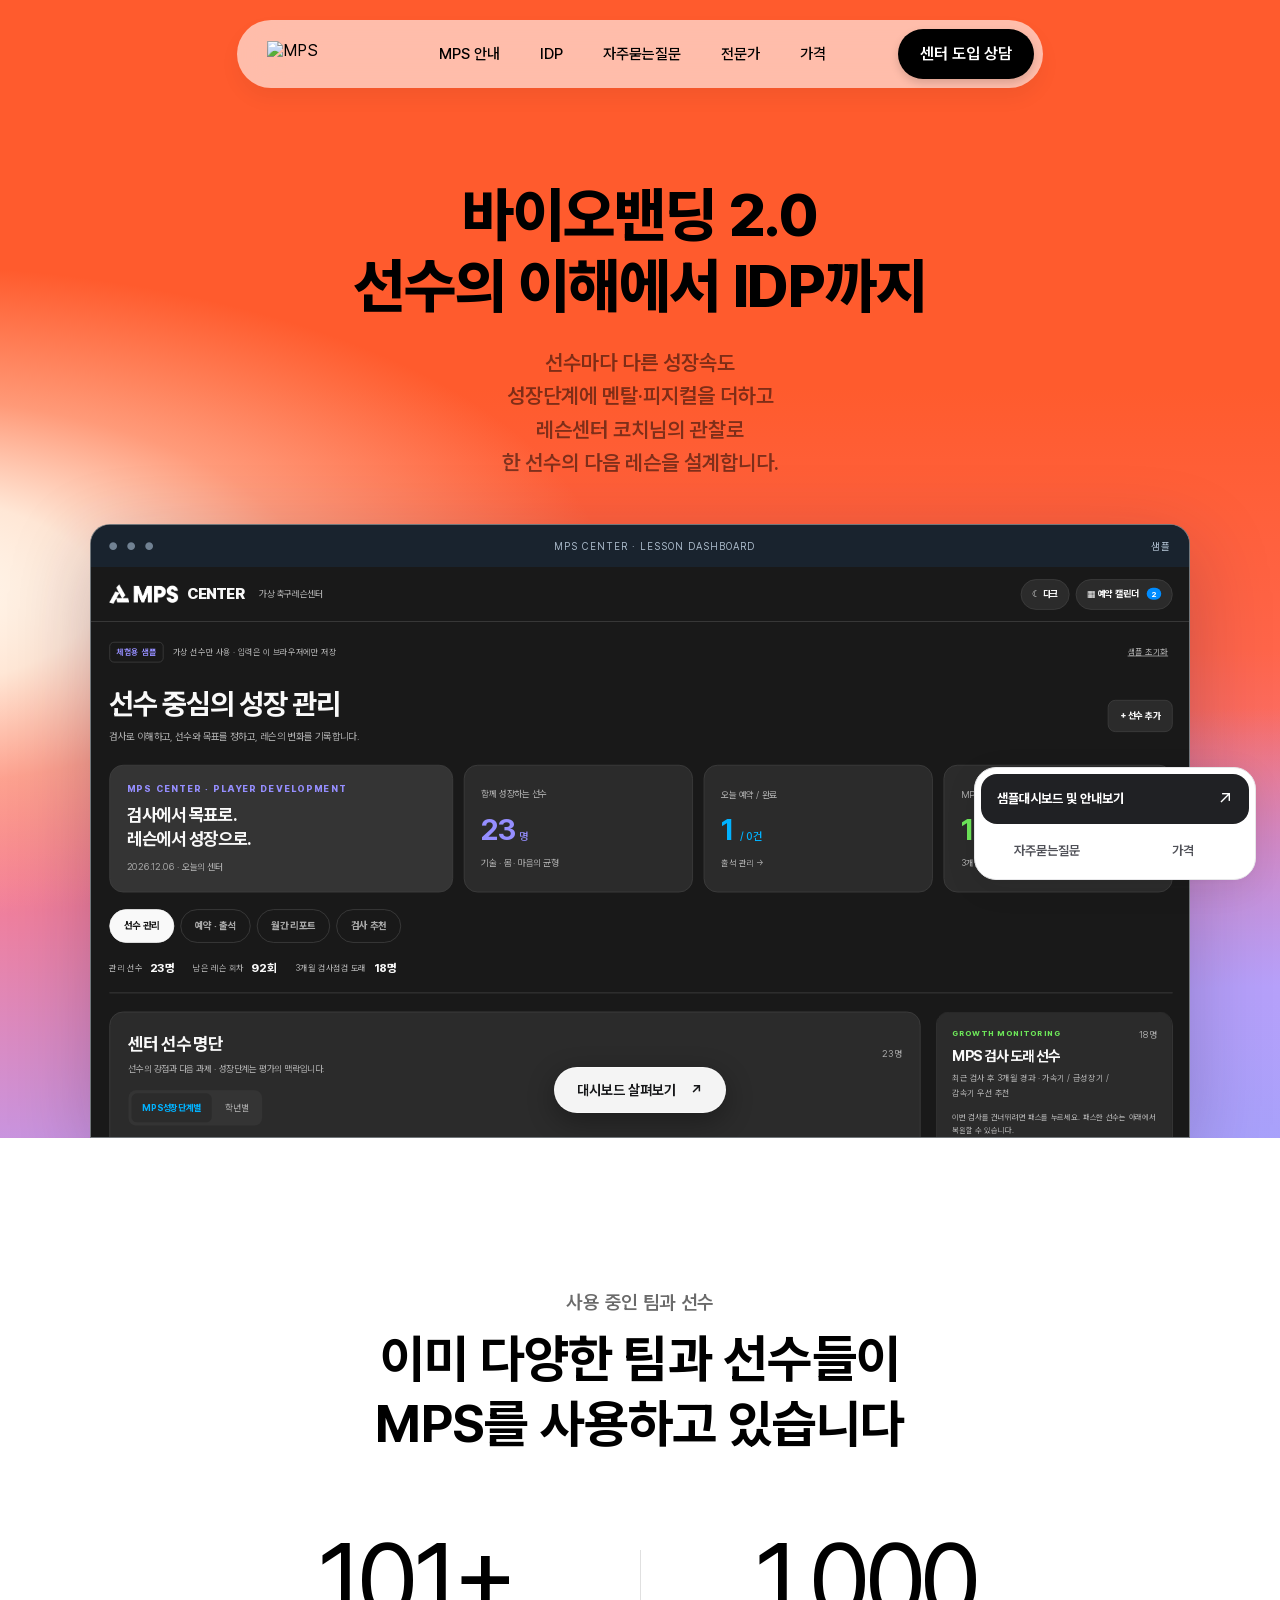
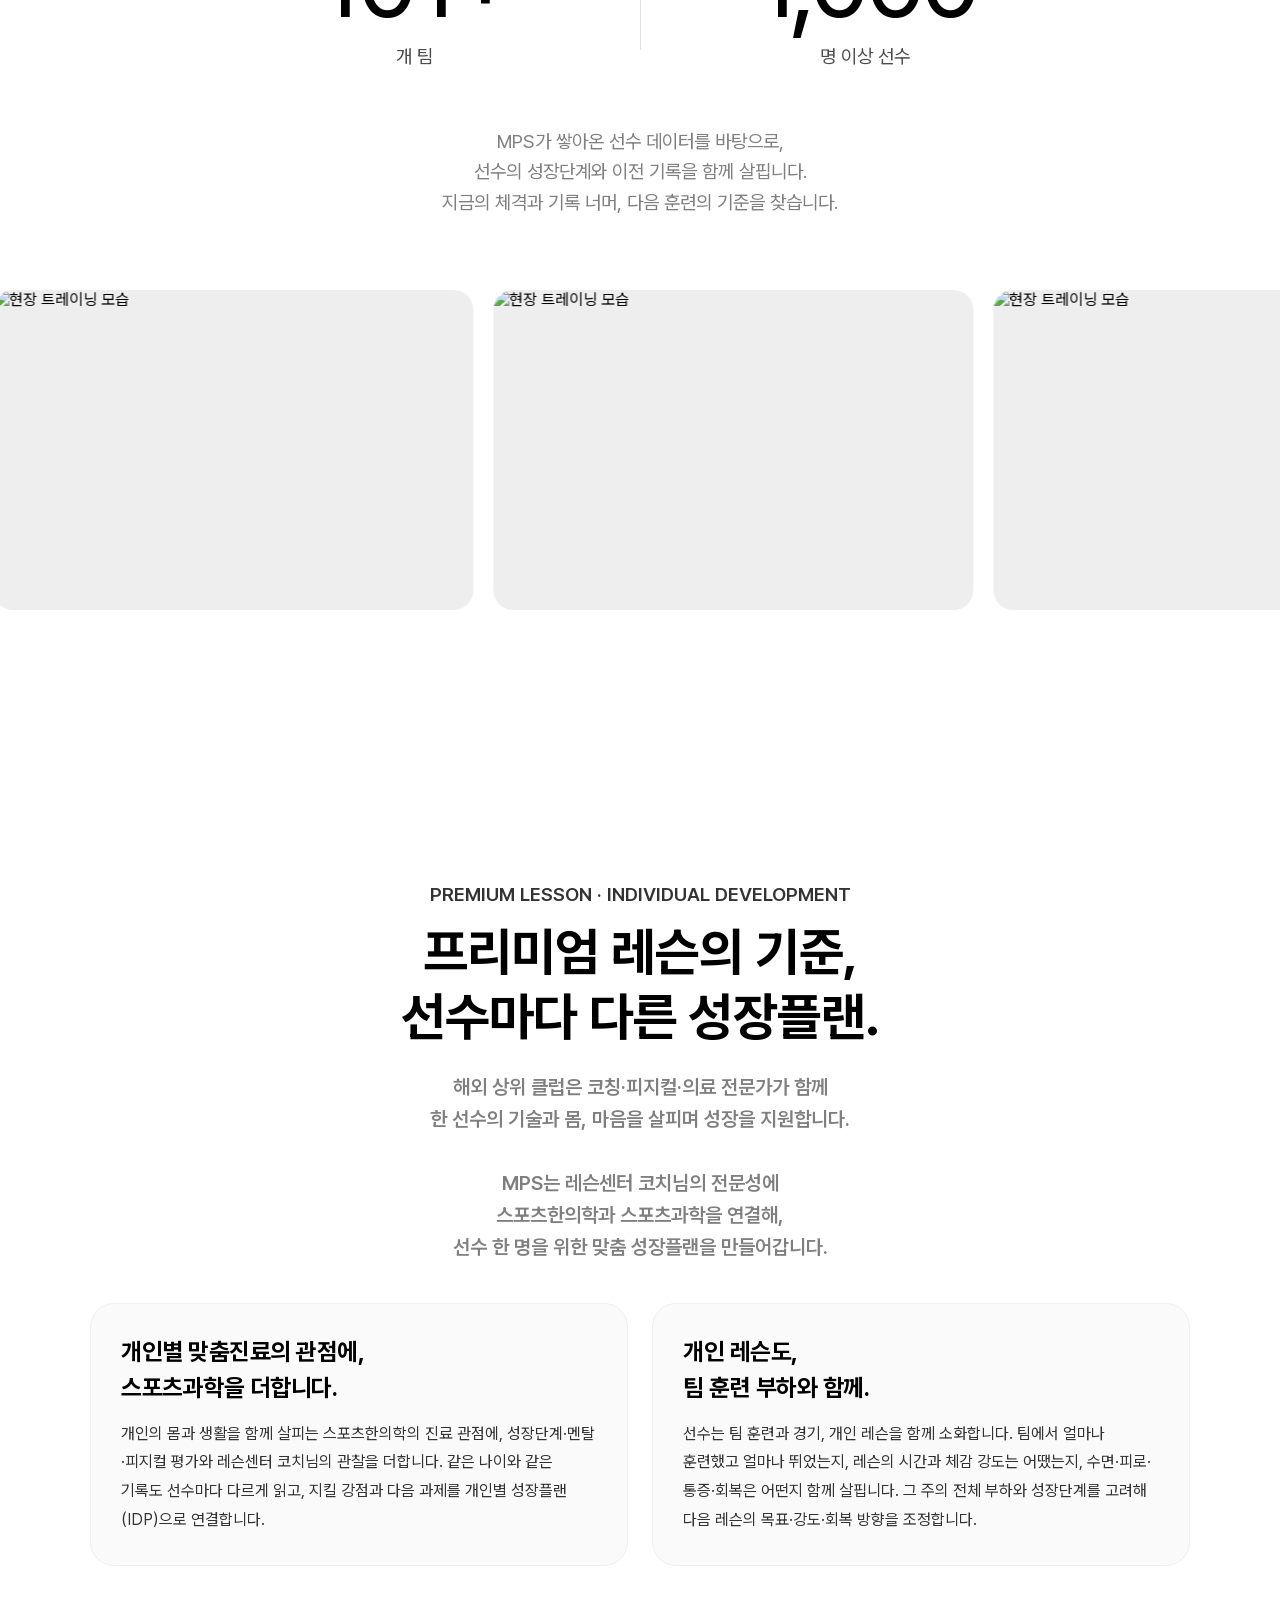
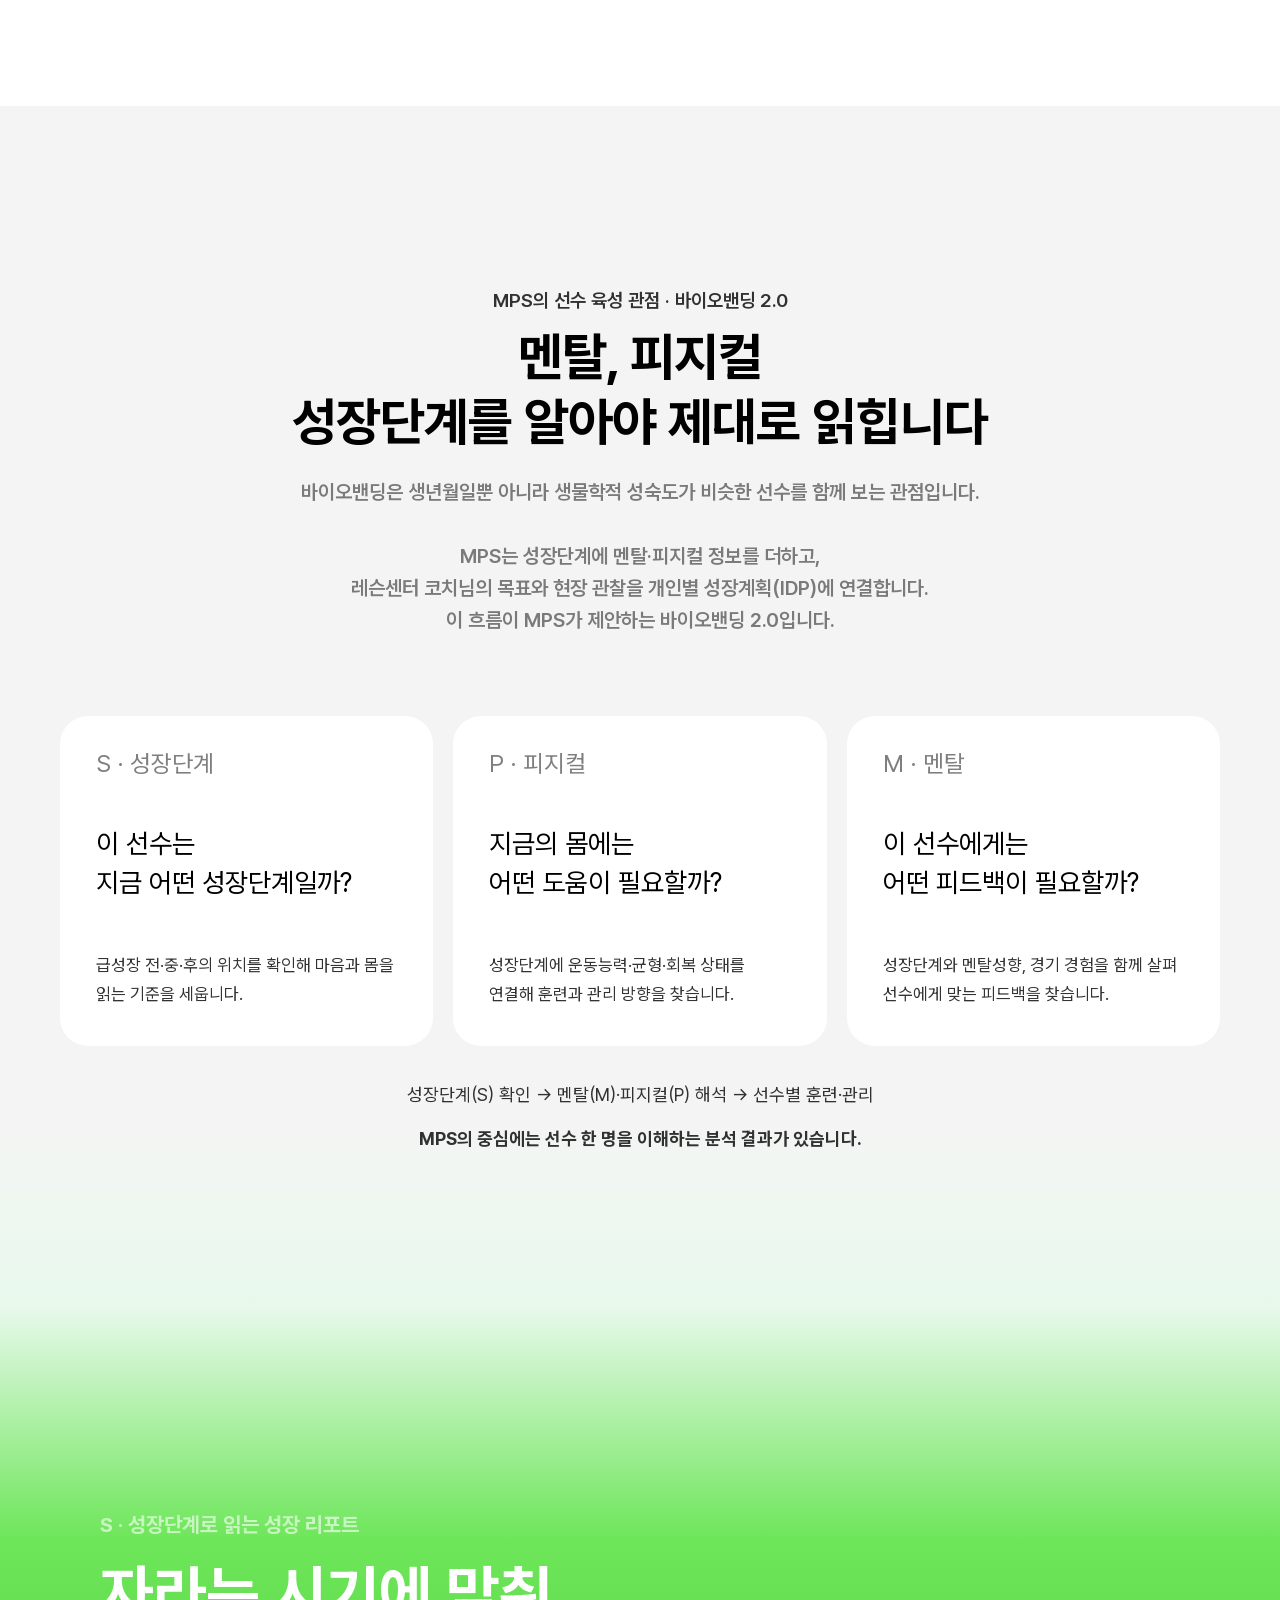
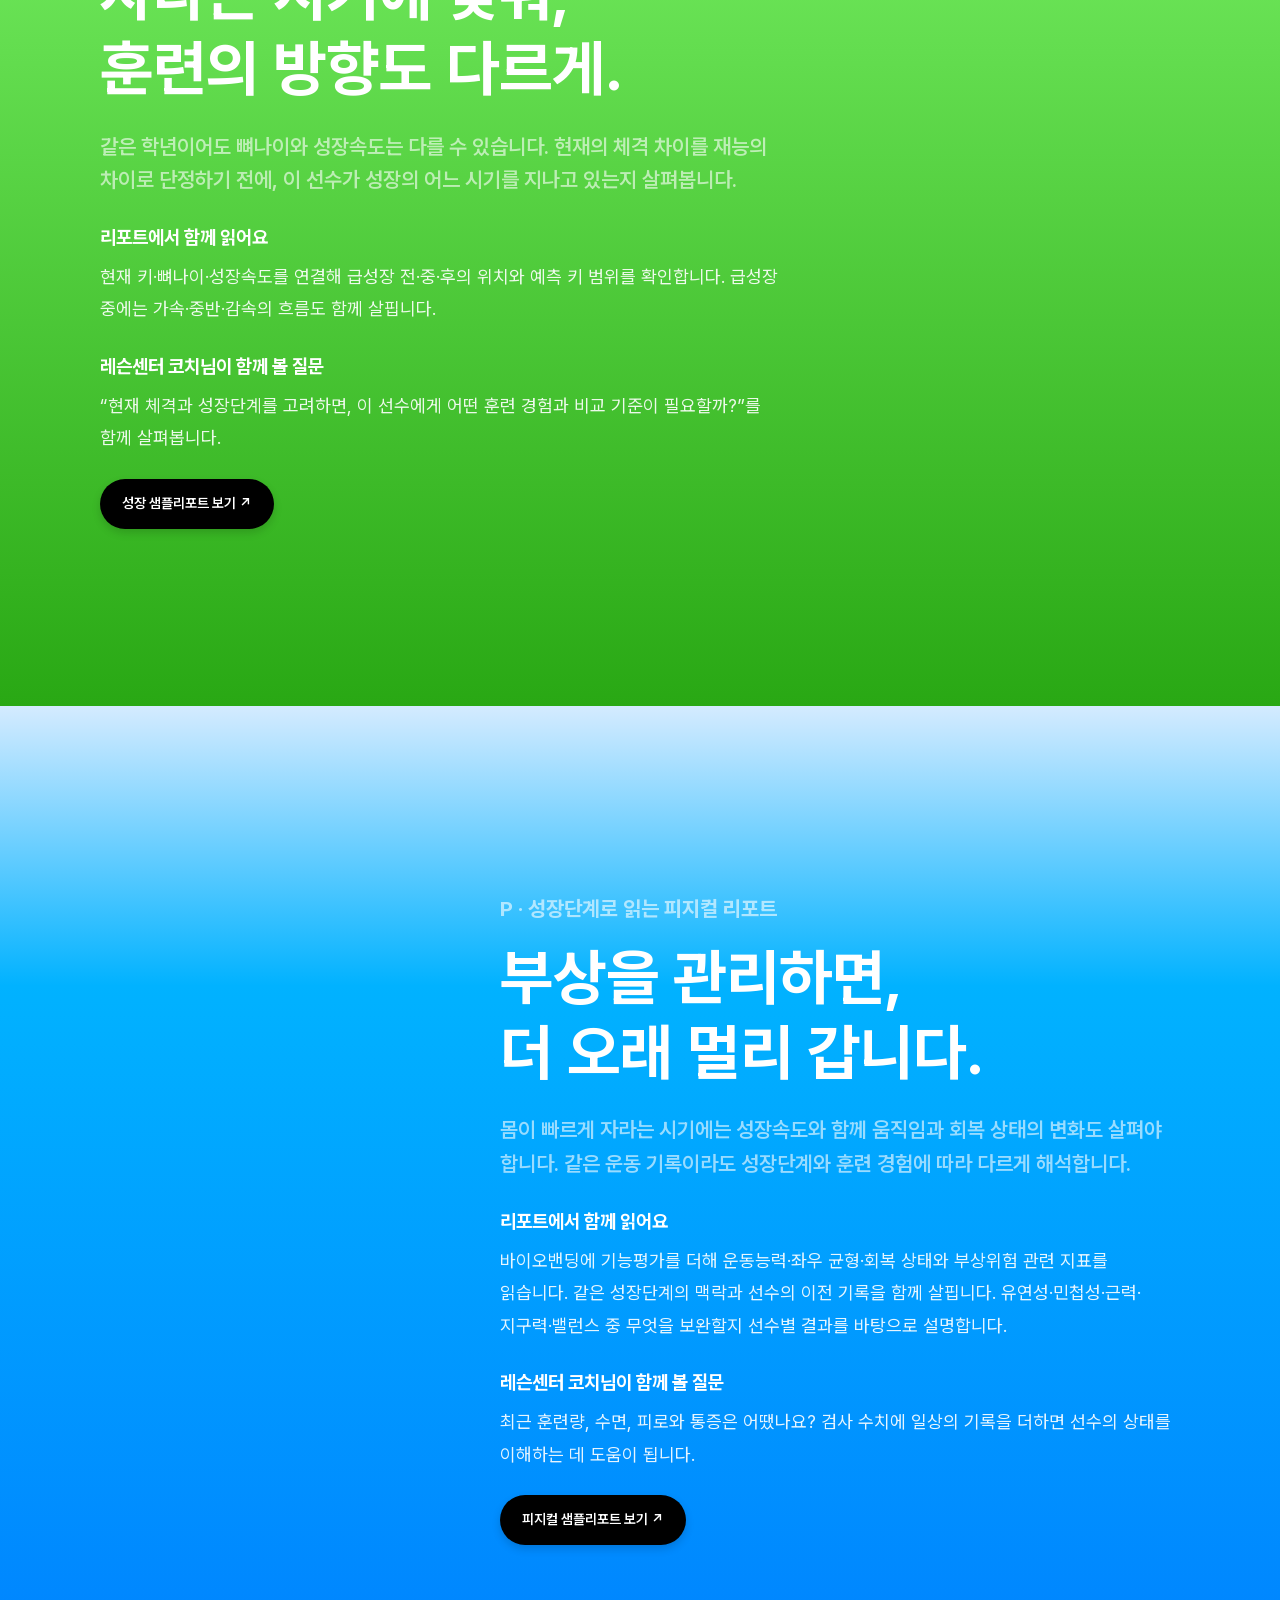
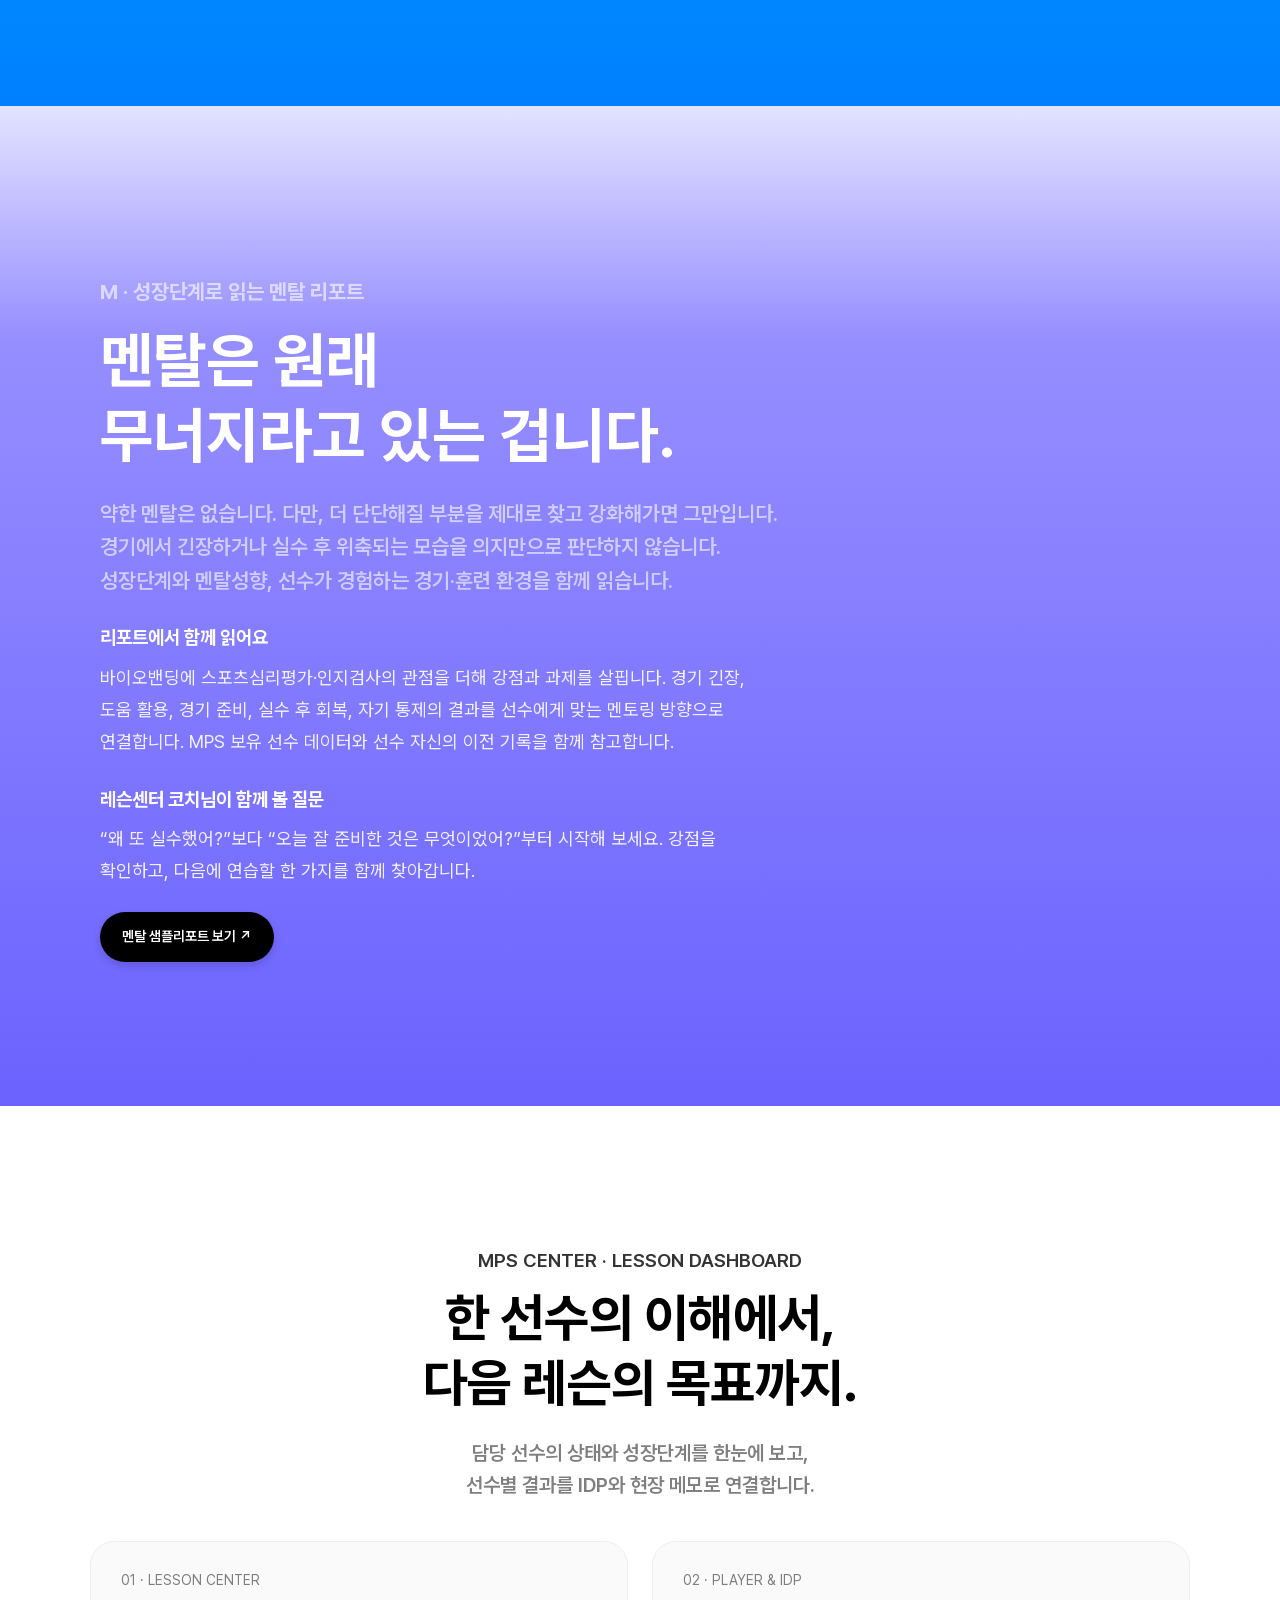
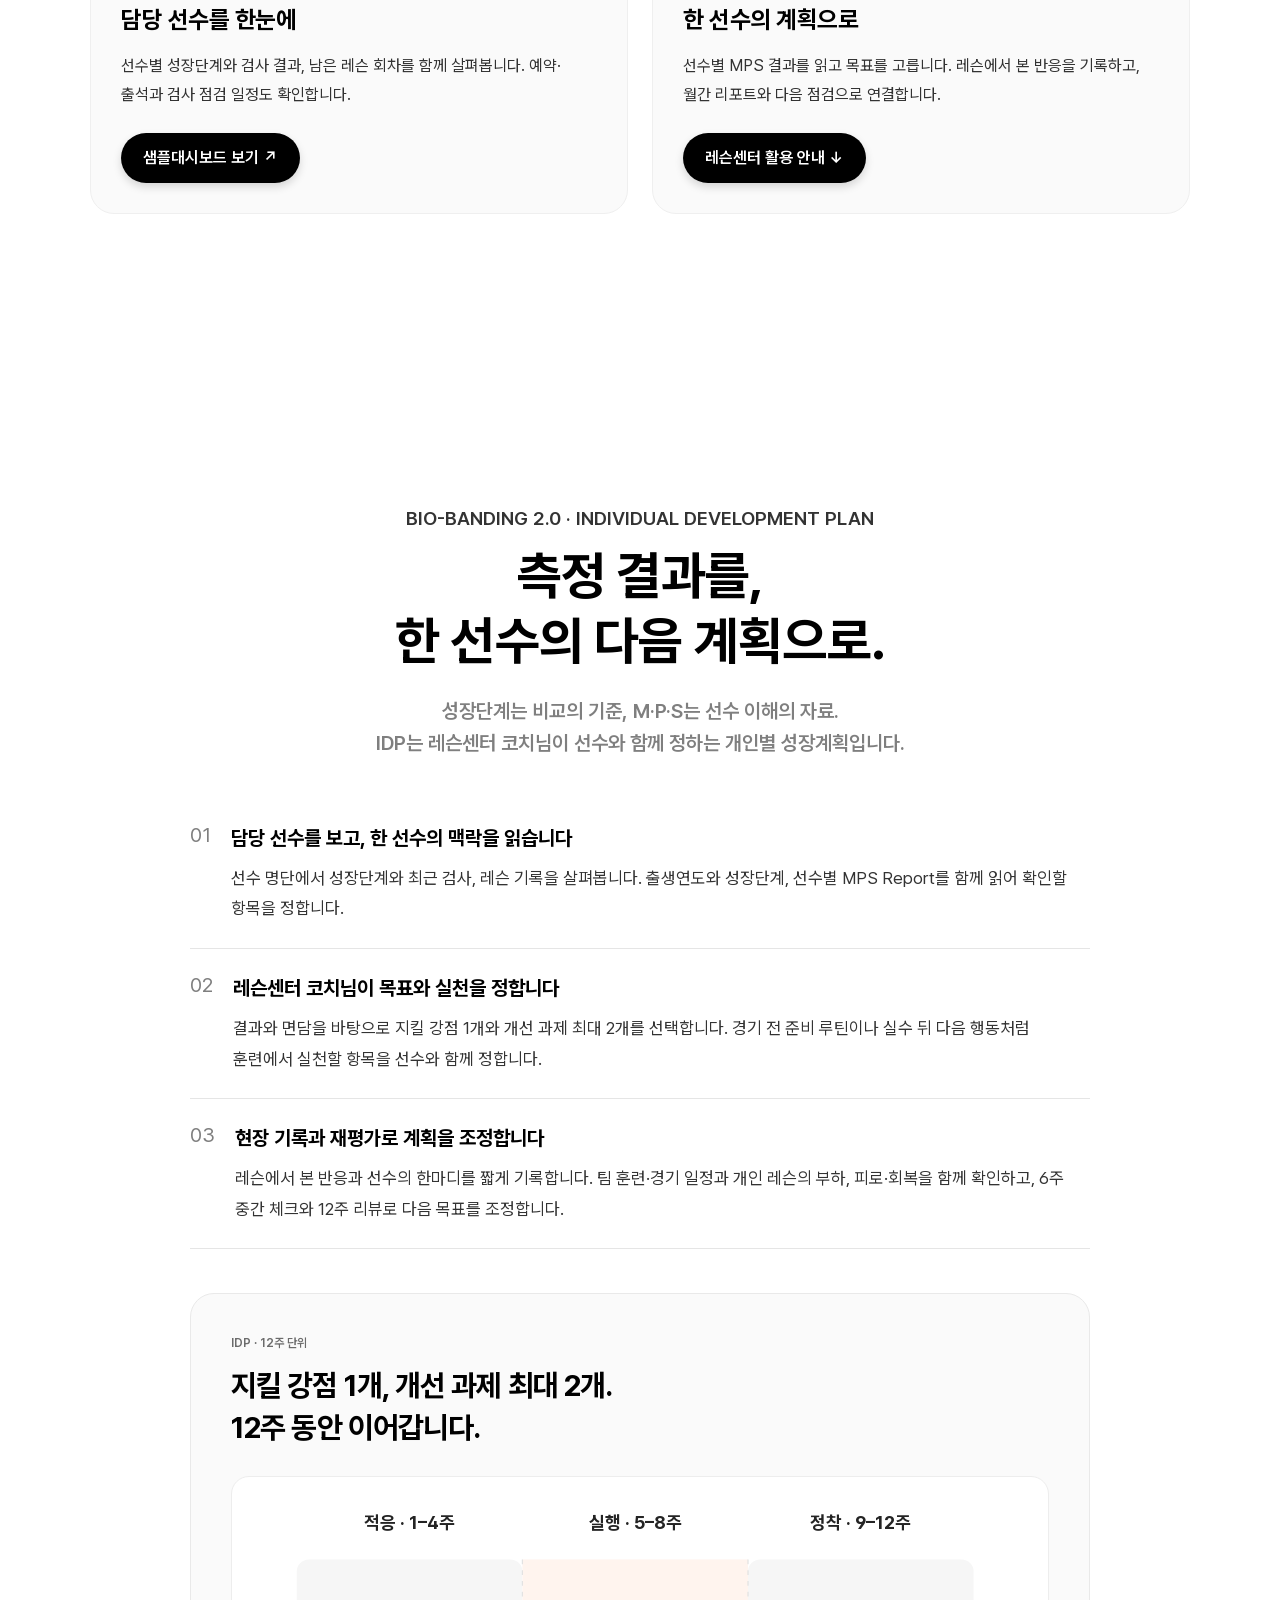
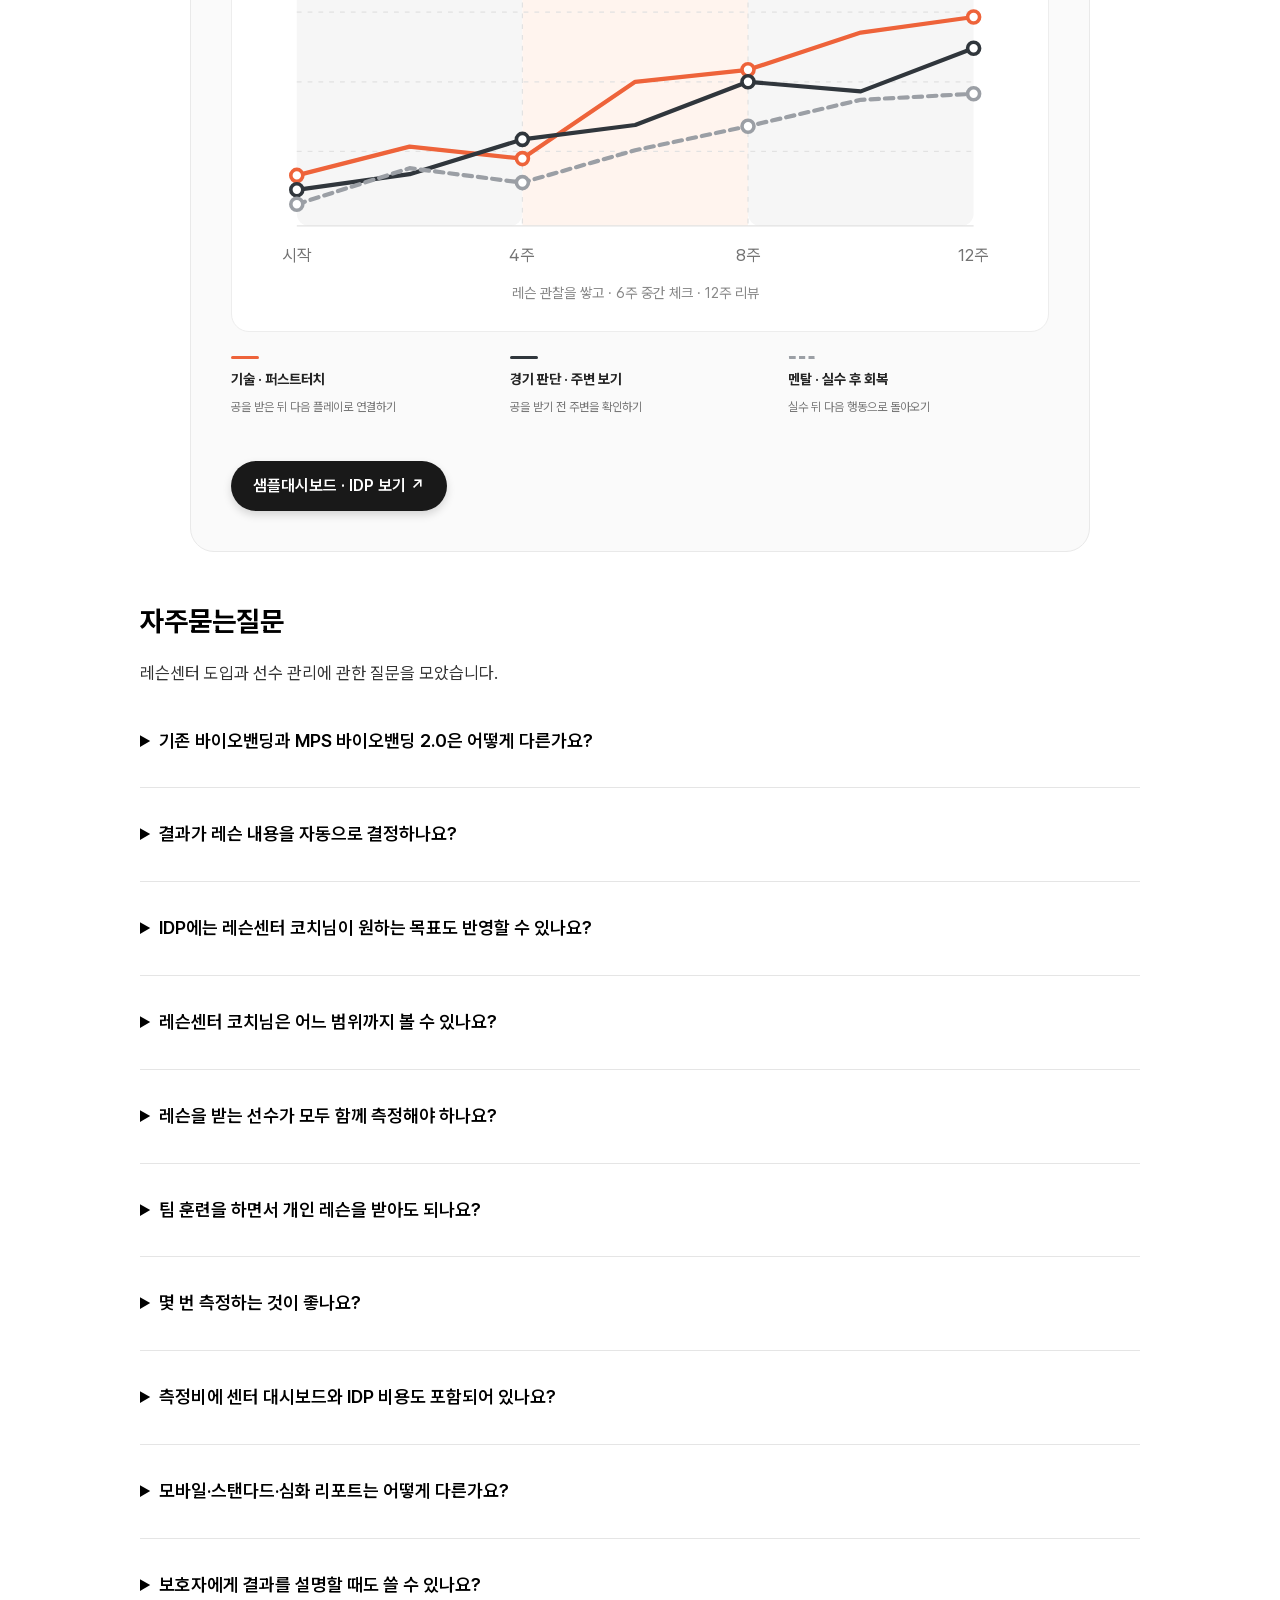
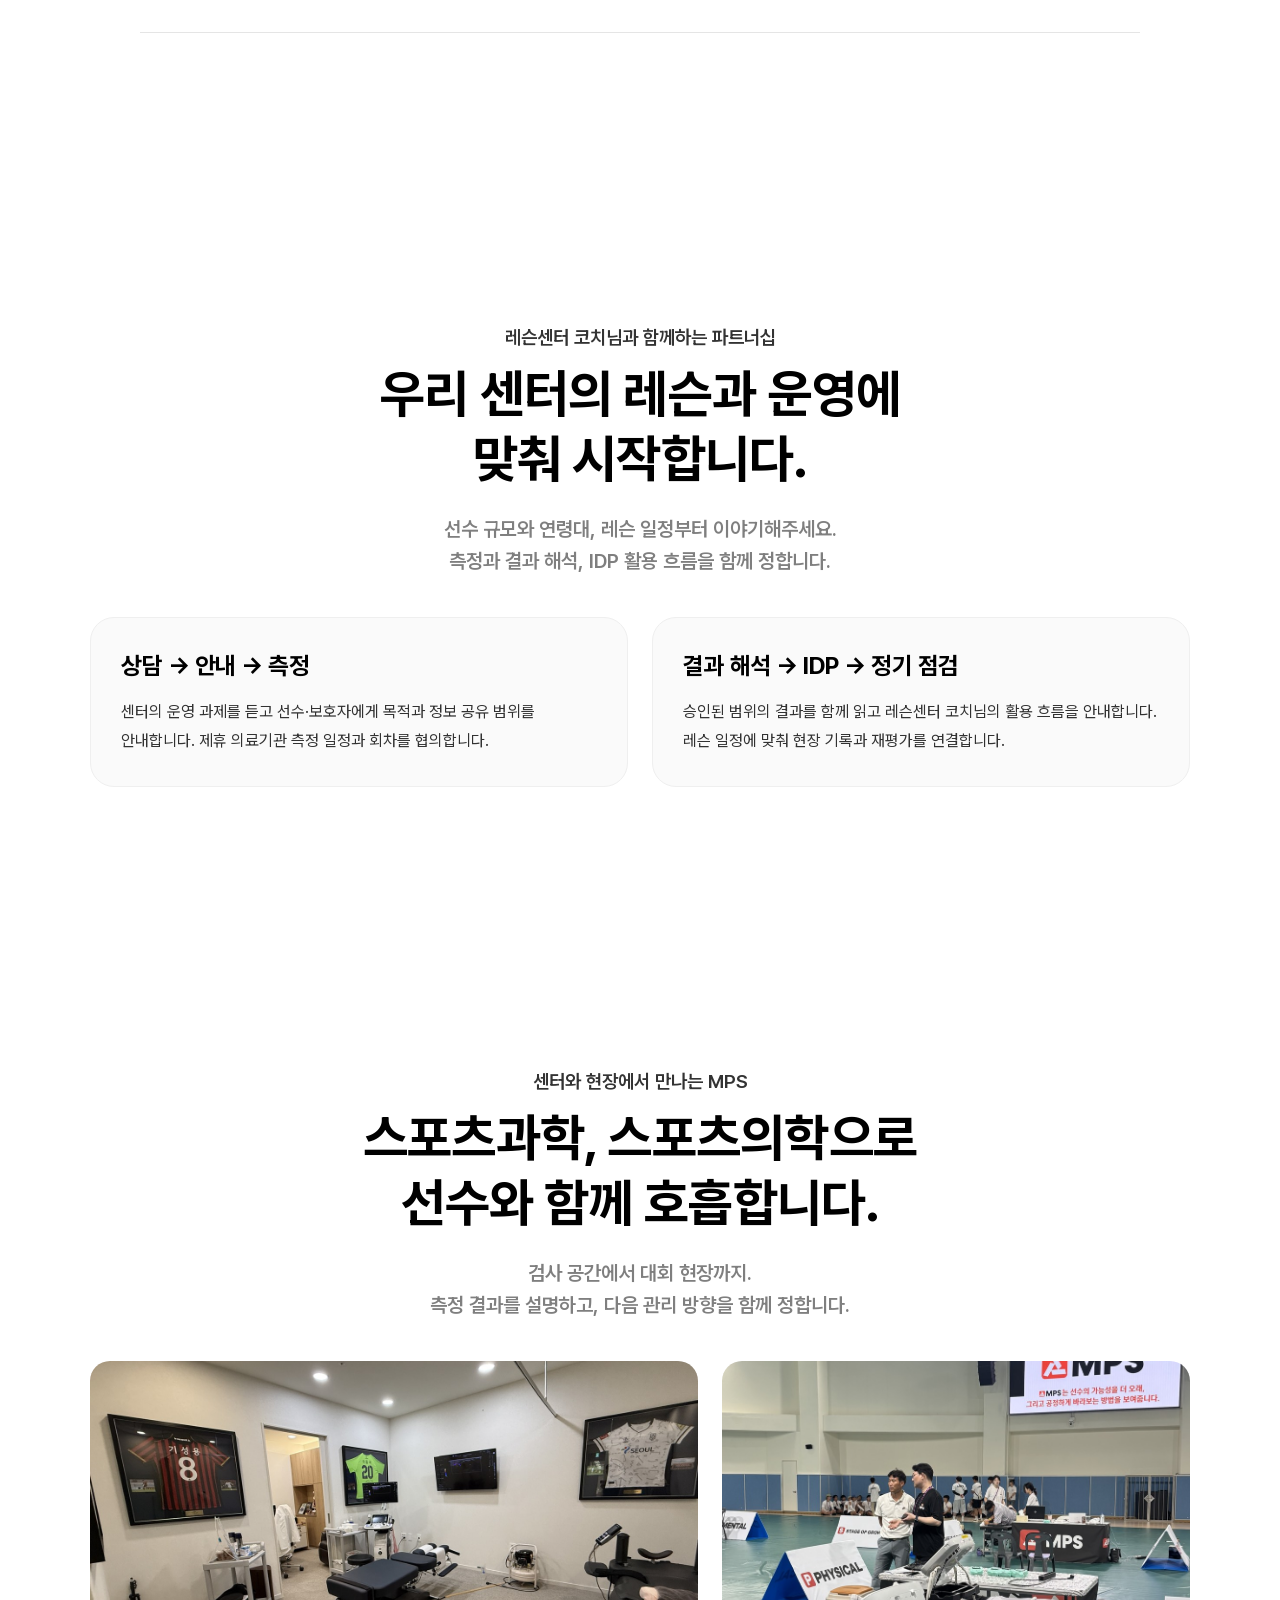
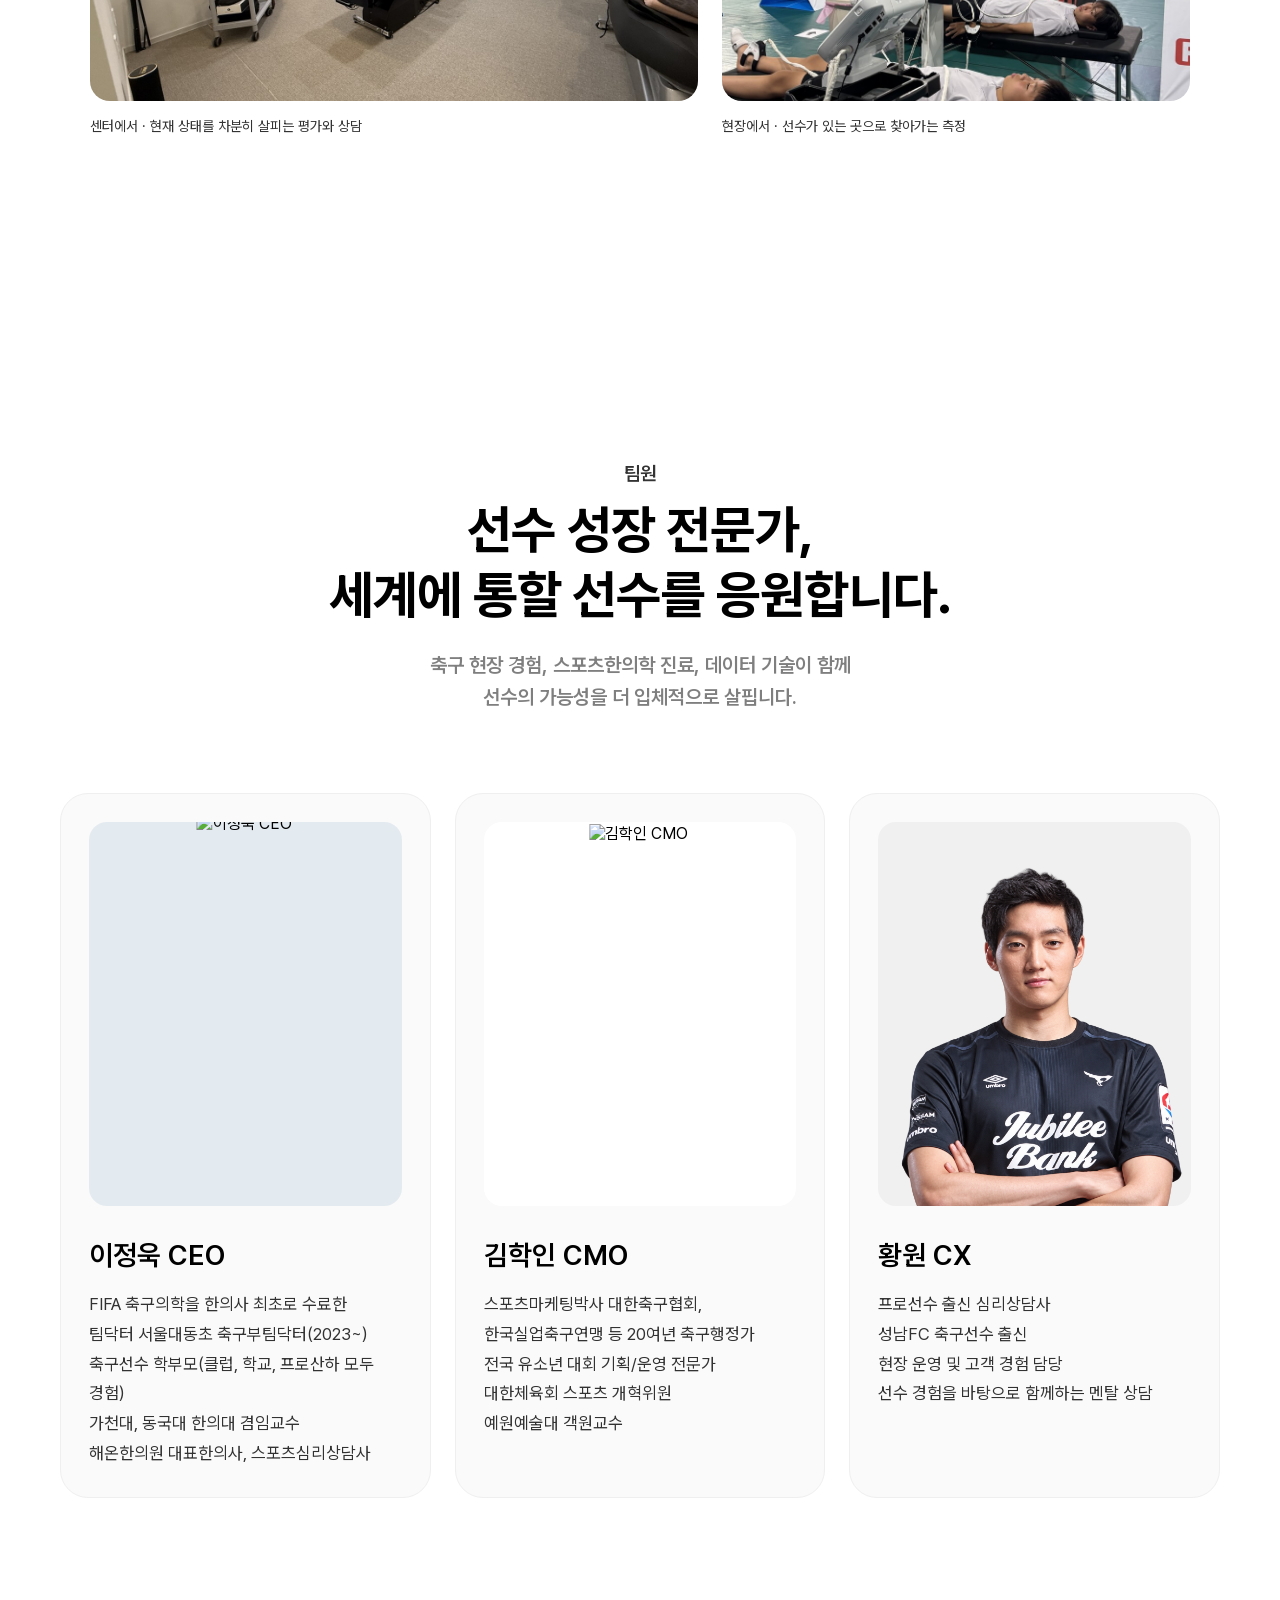
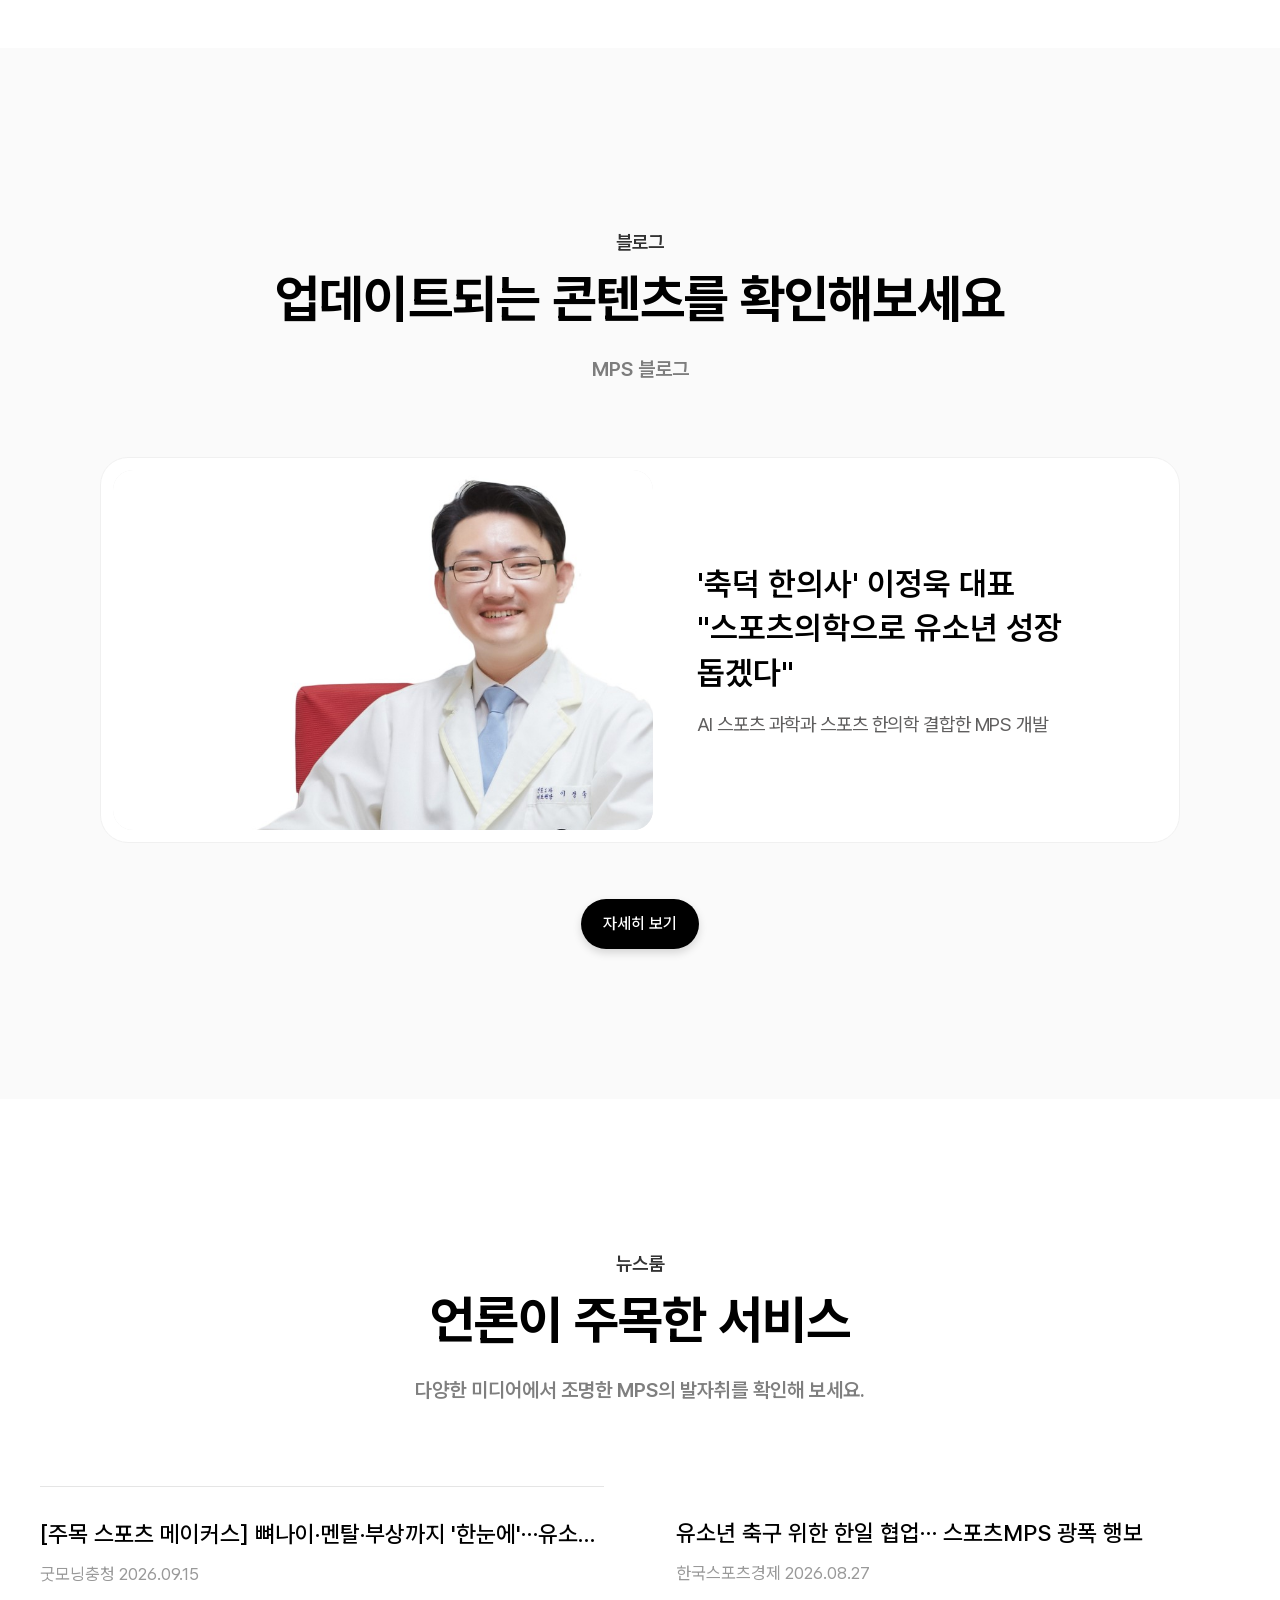
==== commit 571360fd: "Remove premium lesson notes and overseas reference links" ====
--- a/index.html
+++ b/index.html
@@ -70,8 +70,8 @@
 <section class="hi-context" id="premium-development">
 <div class="head"><p class="eyebrow">PREMIUM LESSON · INDIVIDUAL DEVELOPMENT</p><h2 class="title">프리미엄 레슨의 기준,<br/>선수마다 다른 성장플랜.</h2><p class="sub">해외 상위 클럽은 코칭·피지컬·의료 전문가가 함께<br/>한 선수의 기술과 몸, 마음을 살피며 성장을 지원합니다.<br/><br/>MPS는 레슨센터 코치님의 전문성에<br/>스포츠한의학과 스포츠과학을 연결해,<br/>선수 한 명을 위한 맞춤 성장플랜을 만들어갑니다.</p></div>
 <div class="hi-context-grid"><article><h3>개인별 맞춤진료의 관점에,<br/>스포츠과학을 더합니다.</h3><p>개인의 몸과 생활을 함께 살피는 스포츠한의학의 진료 관점에, 성장단계·멘탈·피지컬 평가와 레슨센터 코치님의 관찰을 더합니다. 같은 나이와 같은 기록도 선수마다 다르게 읽고, 지킬 강점과 다음 과제를 개인별 성장플랜(IDP)으로 연결합니다.</p></article><article><h3>개인 레슨도,<br/>팀 훈련 부하와 함께.</h3><p>선수는 팀 훈련과 경기, 개인 레슨을 함께 소화합니다. 팀에서 얼마나 훈련했고 얼마나 뛰었는지, 레슨의 시간과 체감 강도는 어땠는지, 수면·피로·통증·회복은 어떤지 함께 살핍니다. 그 주의 전체 부하와 성장단계를 고려해 다음 레슨의 목표·강도·회복 방향을 조정합니다.</p></article></div>
-<p class="hi-context-note">선수의 성장단계 → 팀 훈련·경기와 개인 레슨의 부하 → 회복 상태 → 맞춤 성장플랜.<br/>MPS가 지향하는 프리미엄 레슨은 한 선수의 일주일과 다음 성장을 함께 설계하는 일입니다.</p>
-<p class="hi-context-note">해외 선수 관리 사례: <a href="https://www.mancity.com/news/vitality/staff/grant-downie" target="_blank" rel="noopener">Manchester City · 코칭을 지원하는 의료·과학·퍼포먼스 ↗</a> · <a href="https://www.kitmanlabs.com/blog/athlete-monitoring-systems-vs-athlete-management-systems/" target="_blank" rel="noopener">Kitman Labs · IDP와 훈련 부하의 연결 ↗</a></p>
+
+
 </section>
 <!-- SERVICE -->
 <section class="service" id="service">
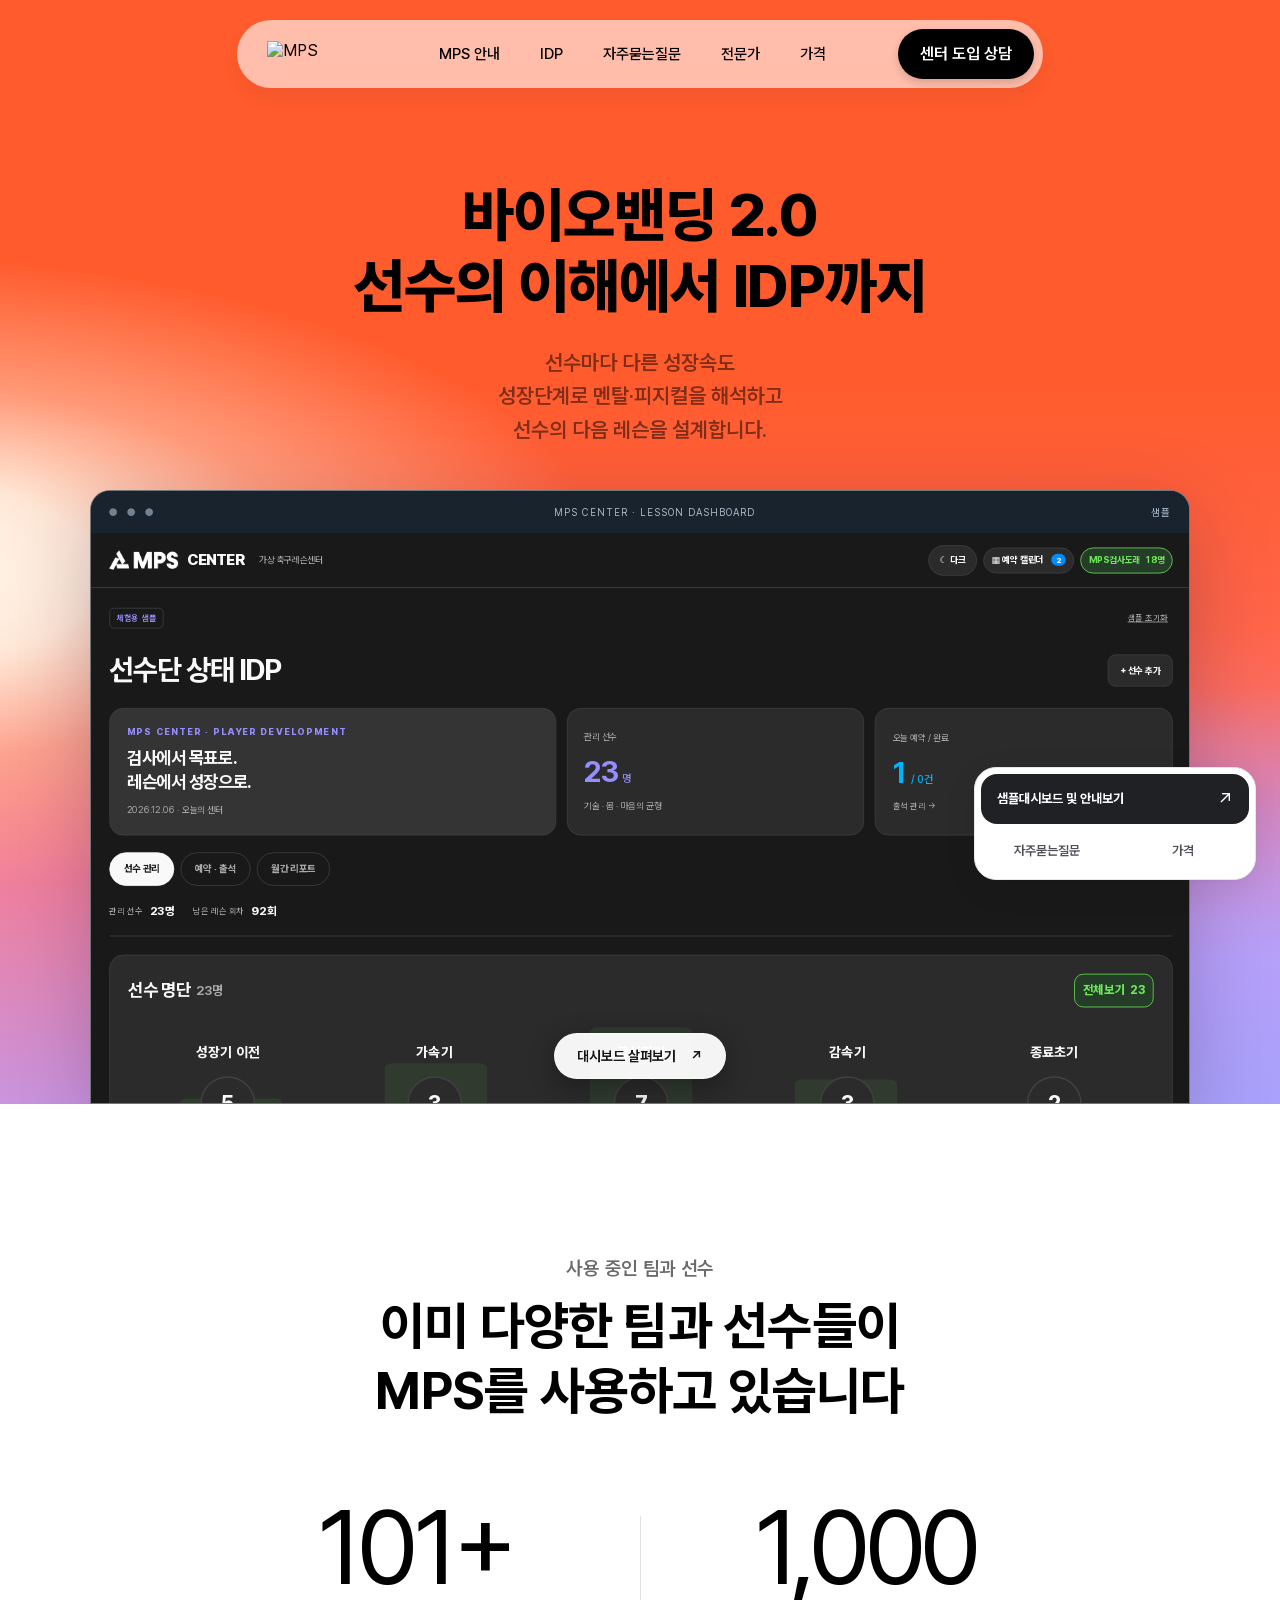
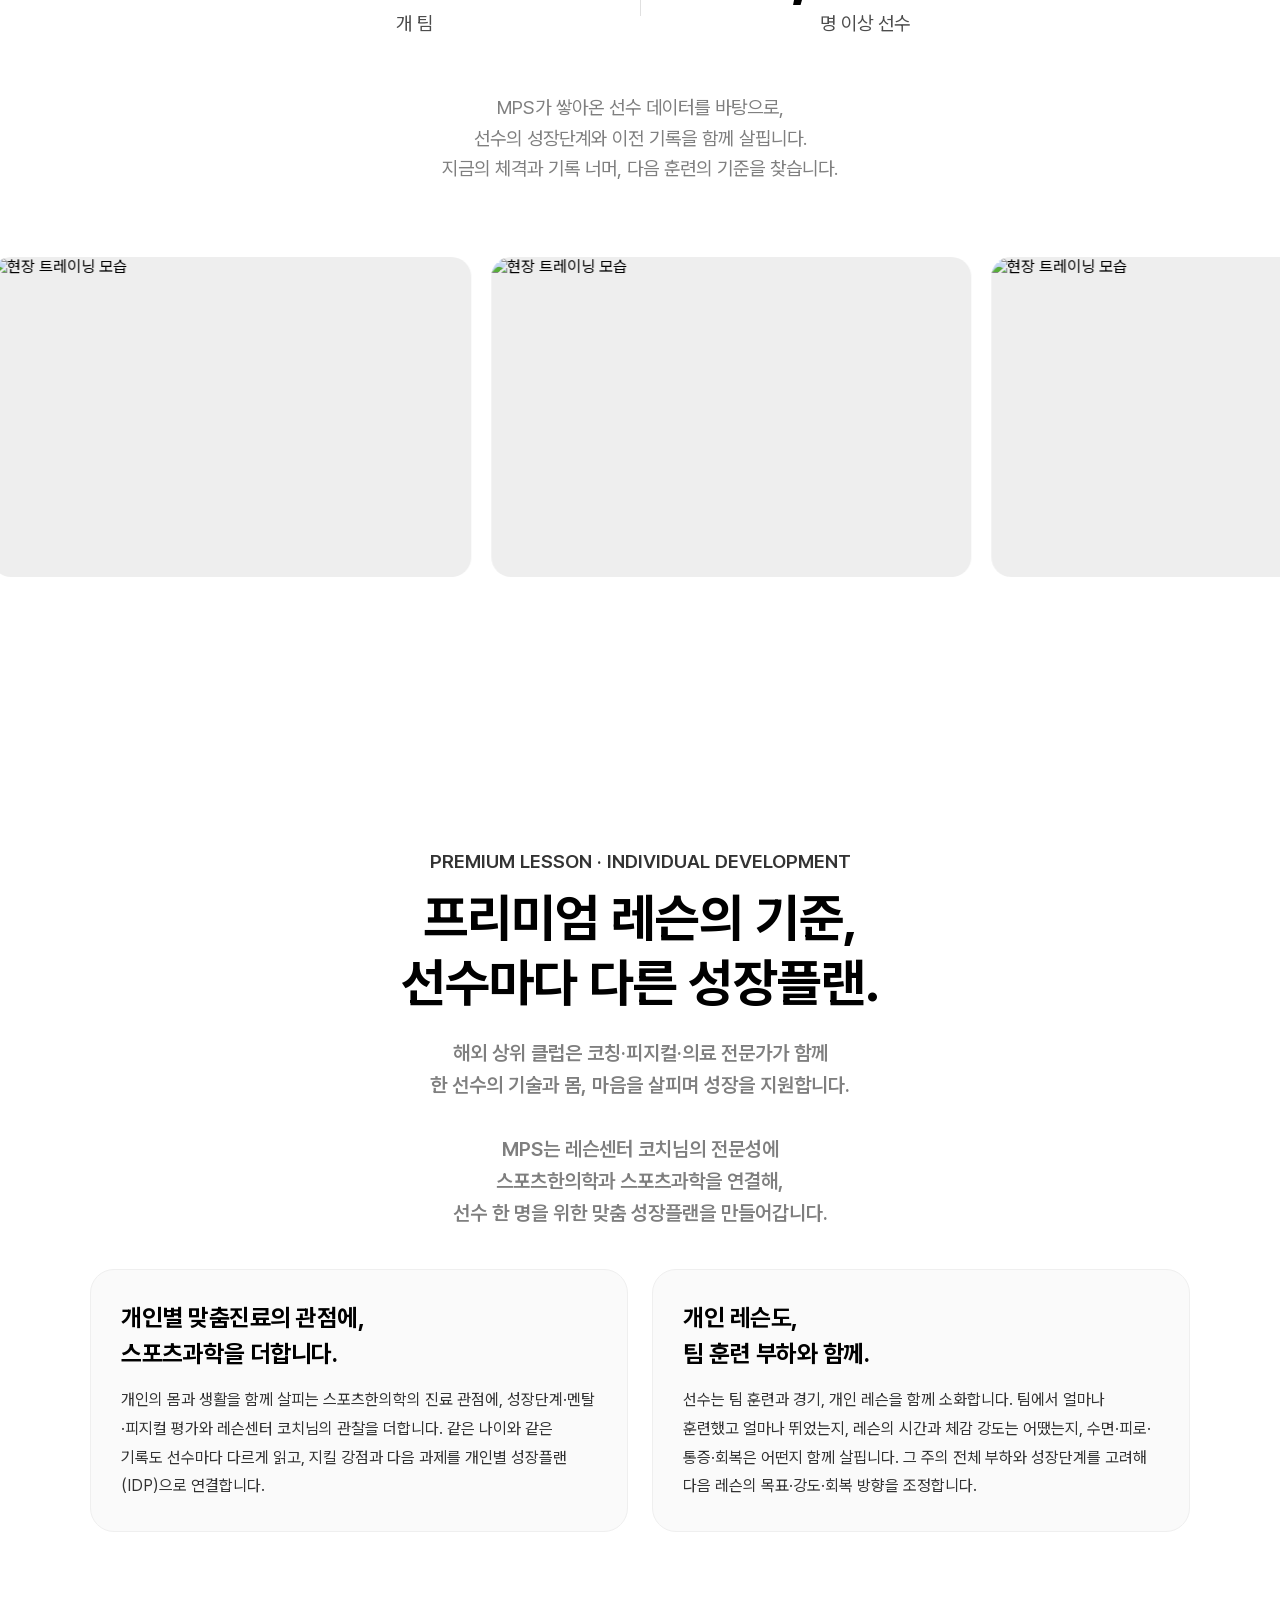
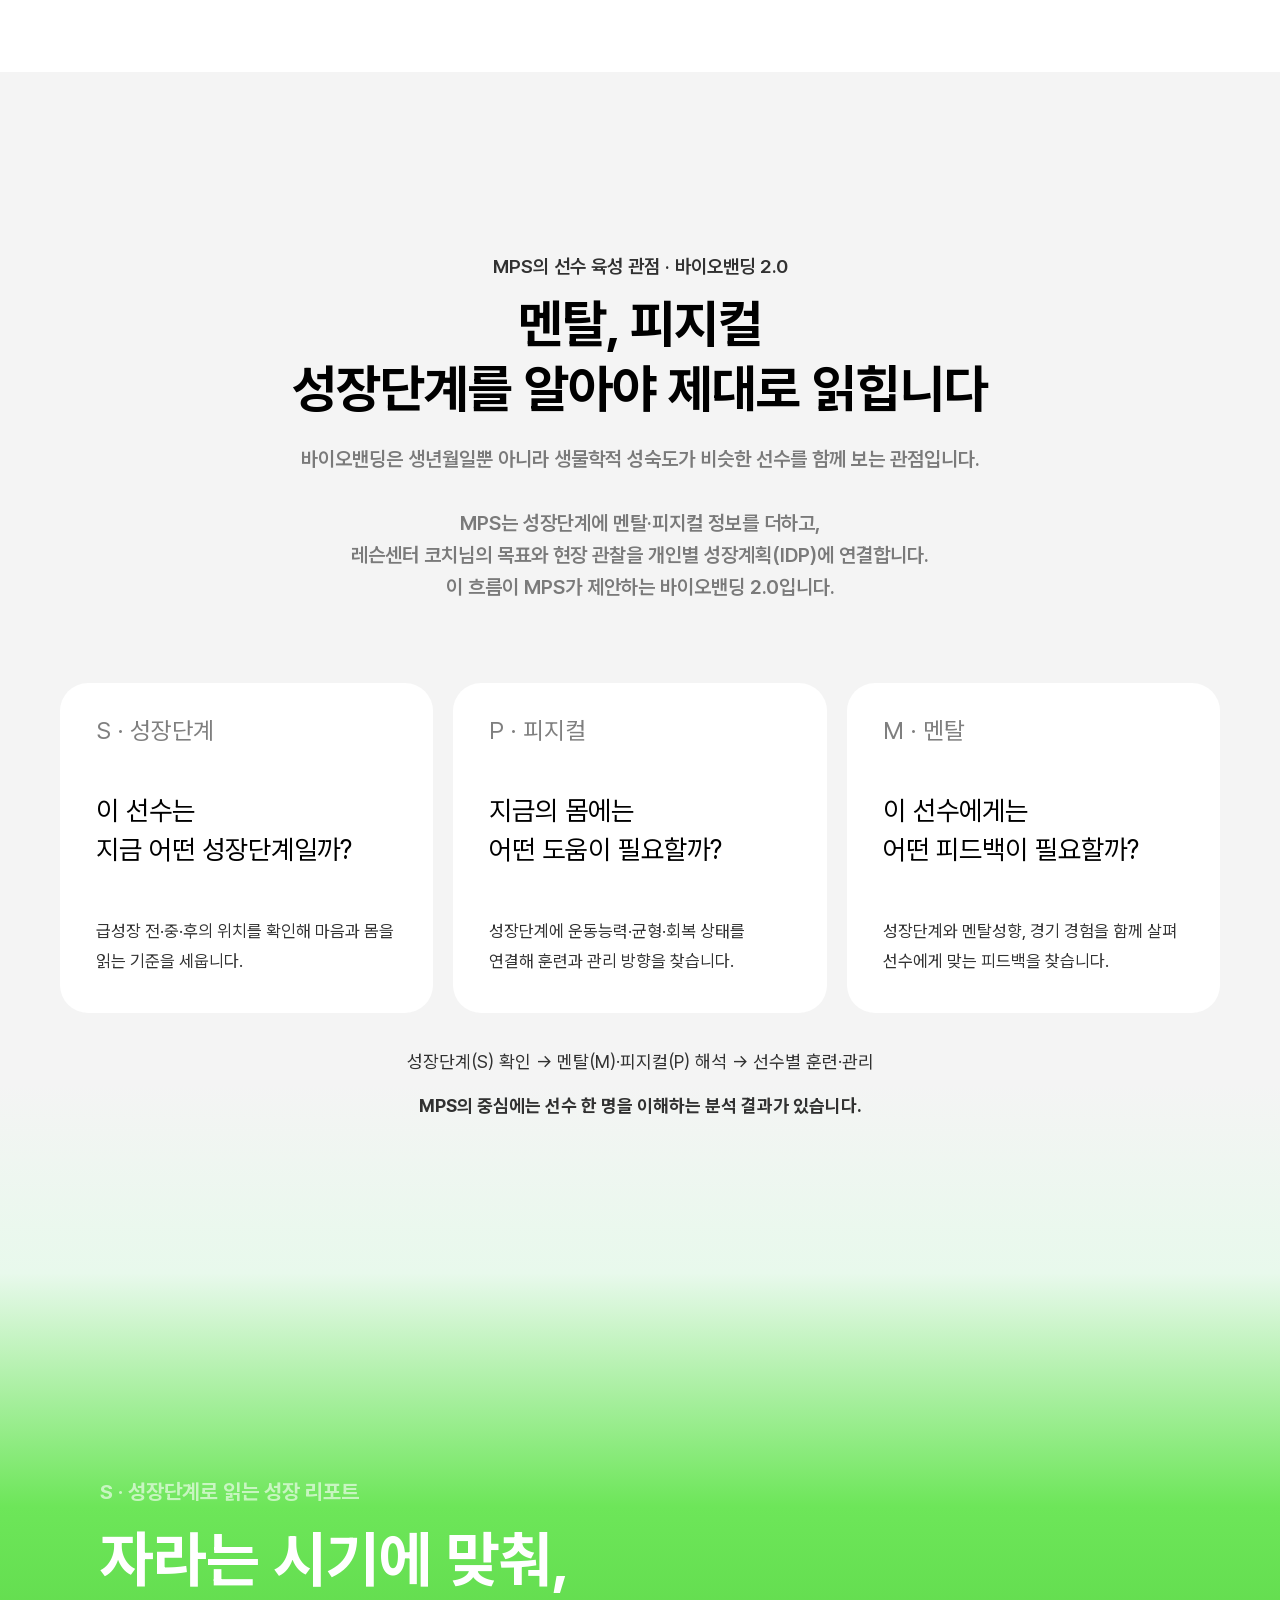
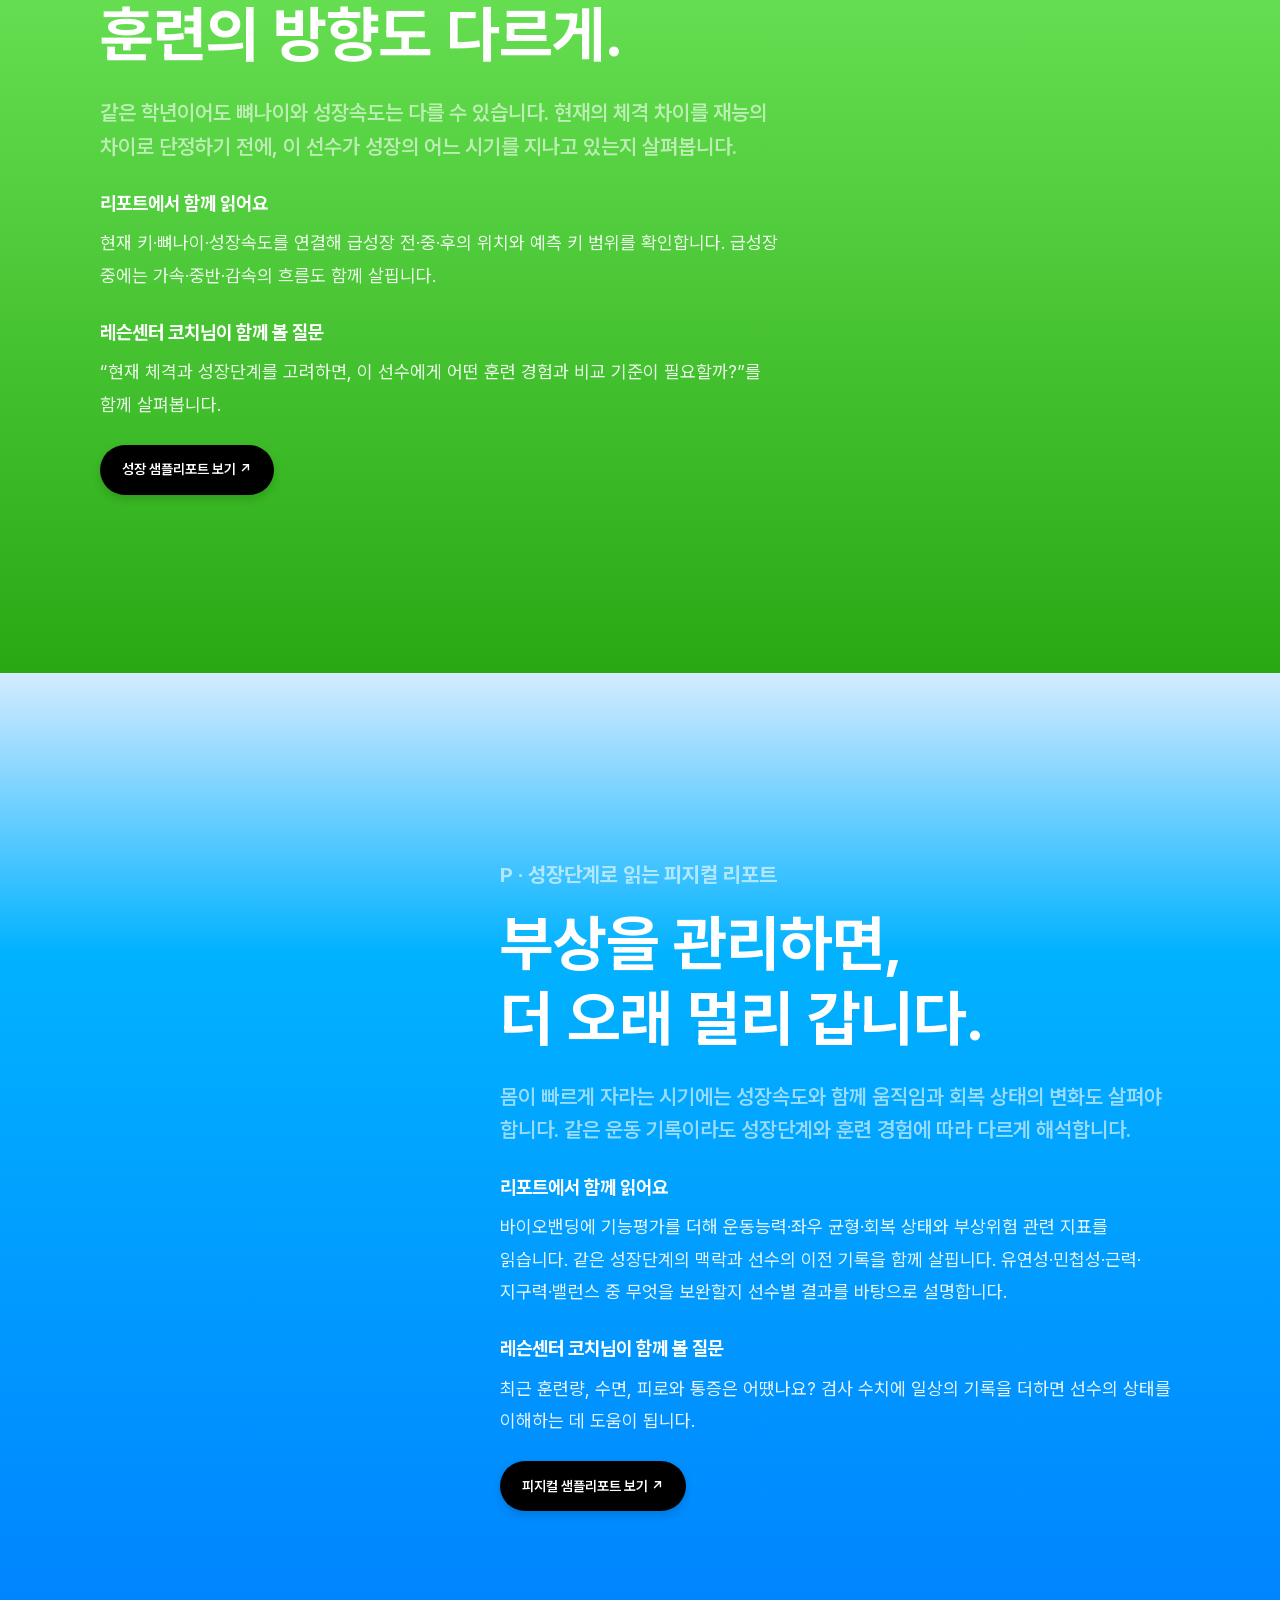
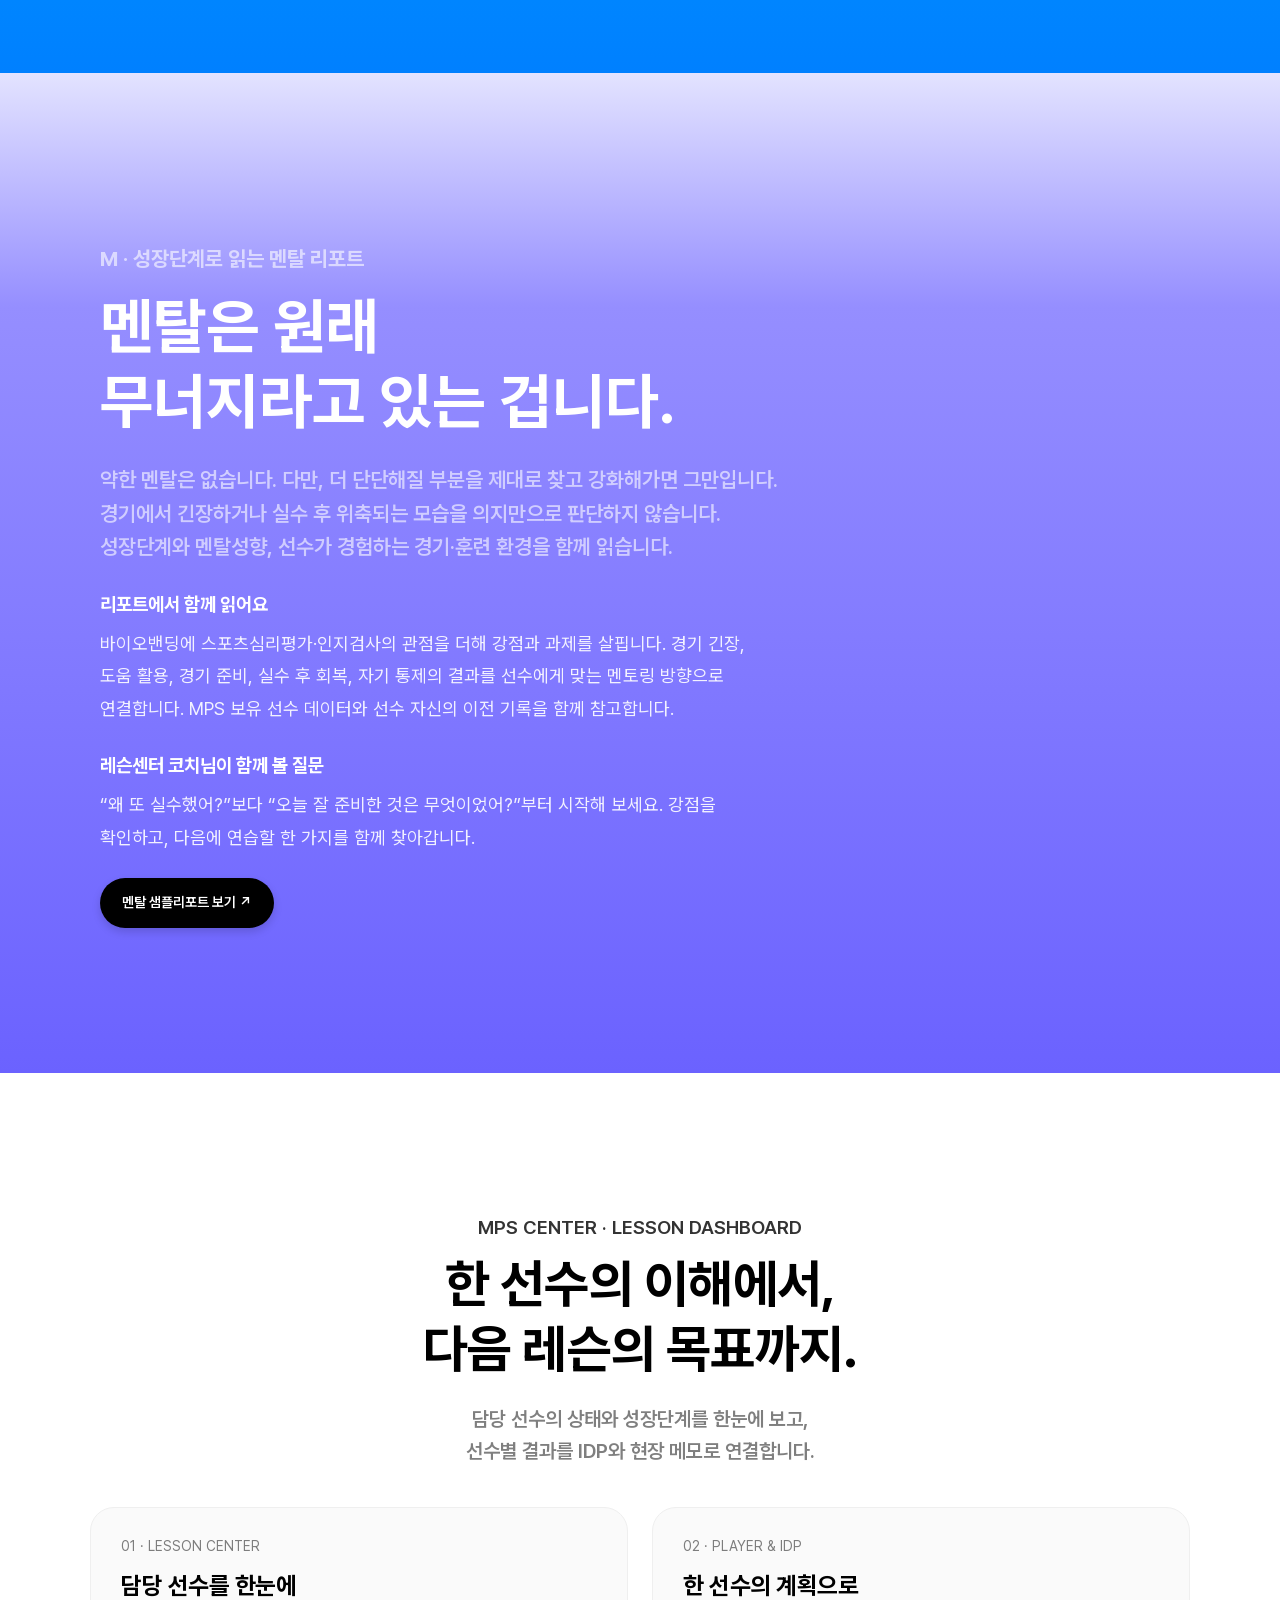
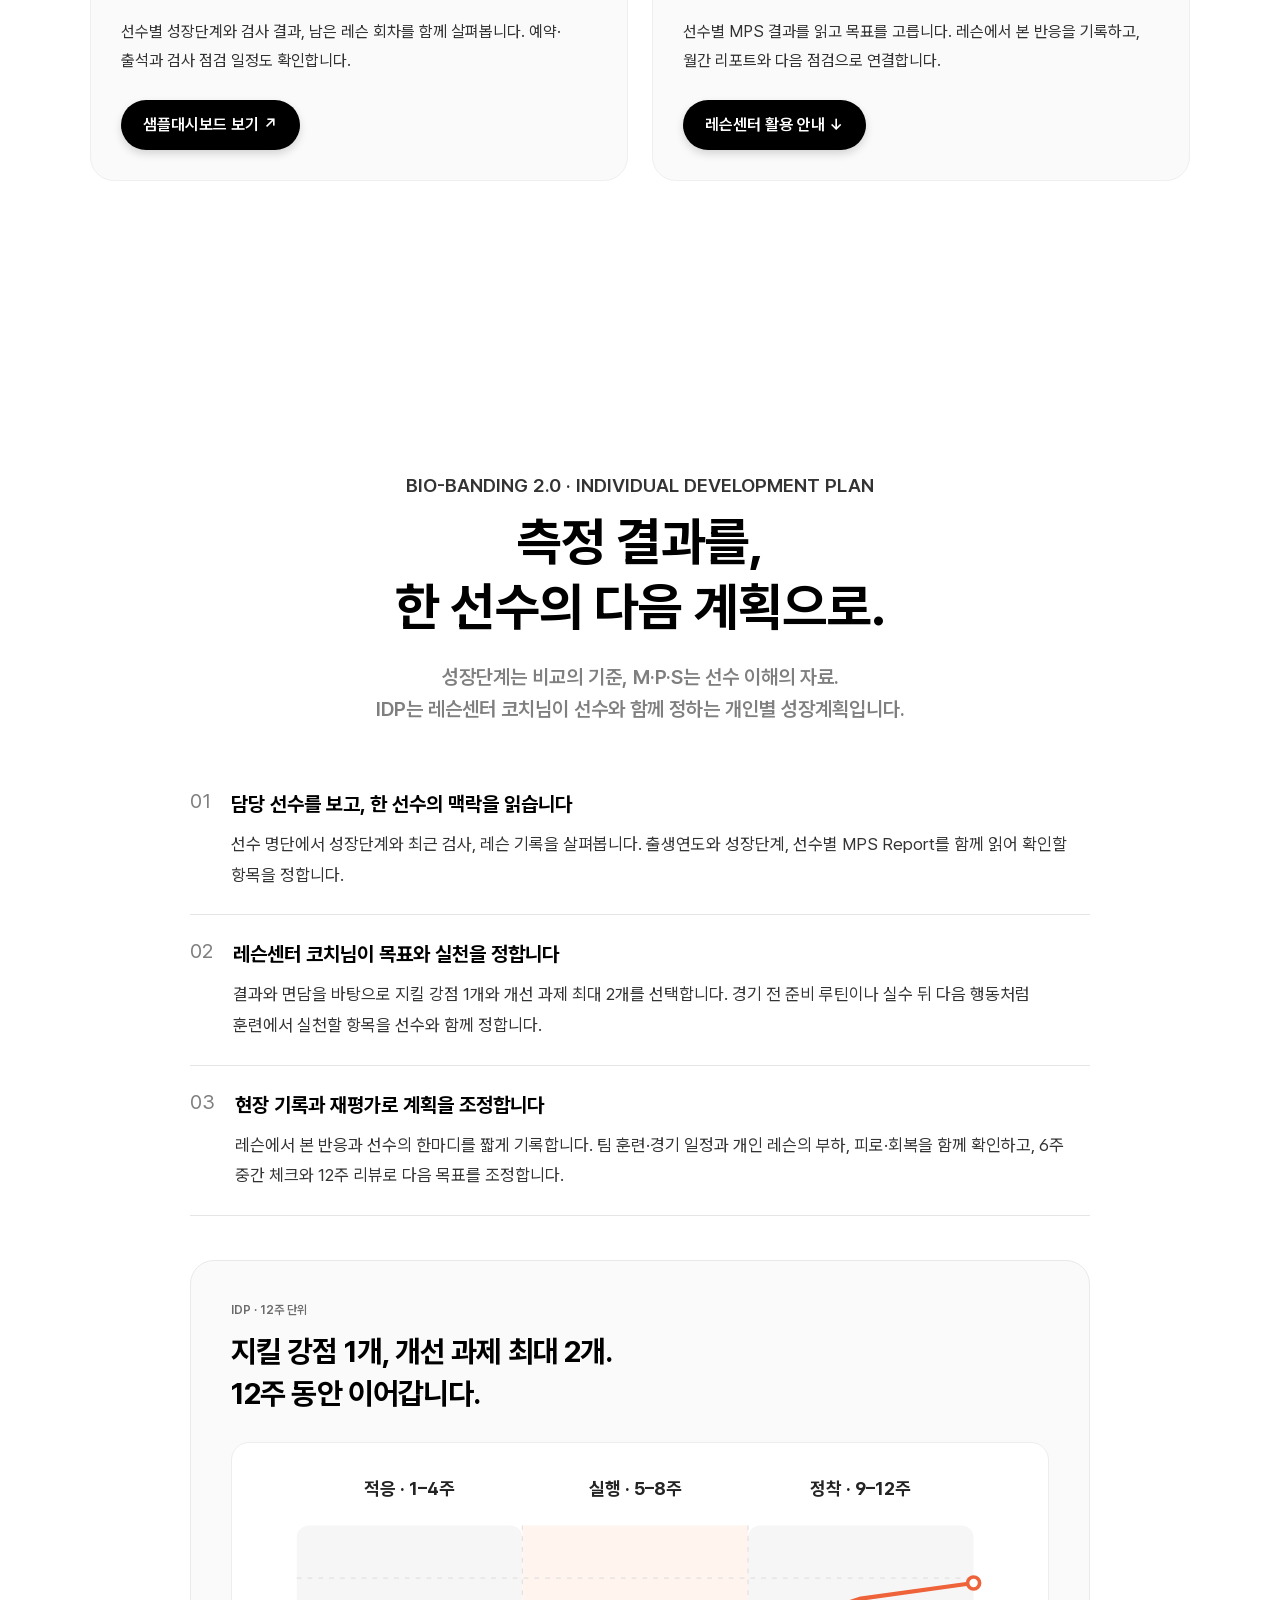
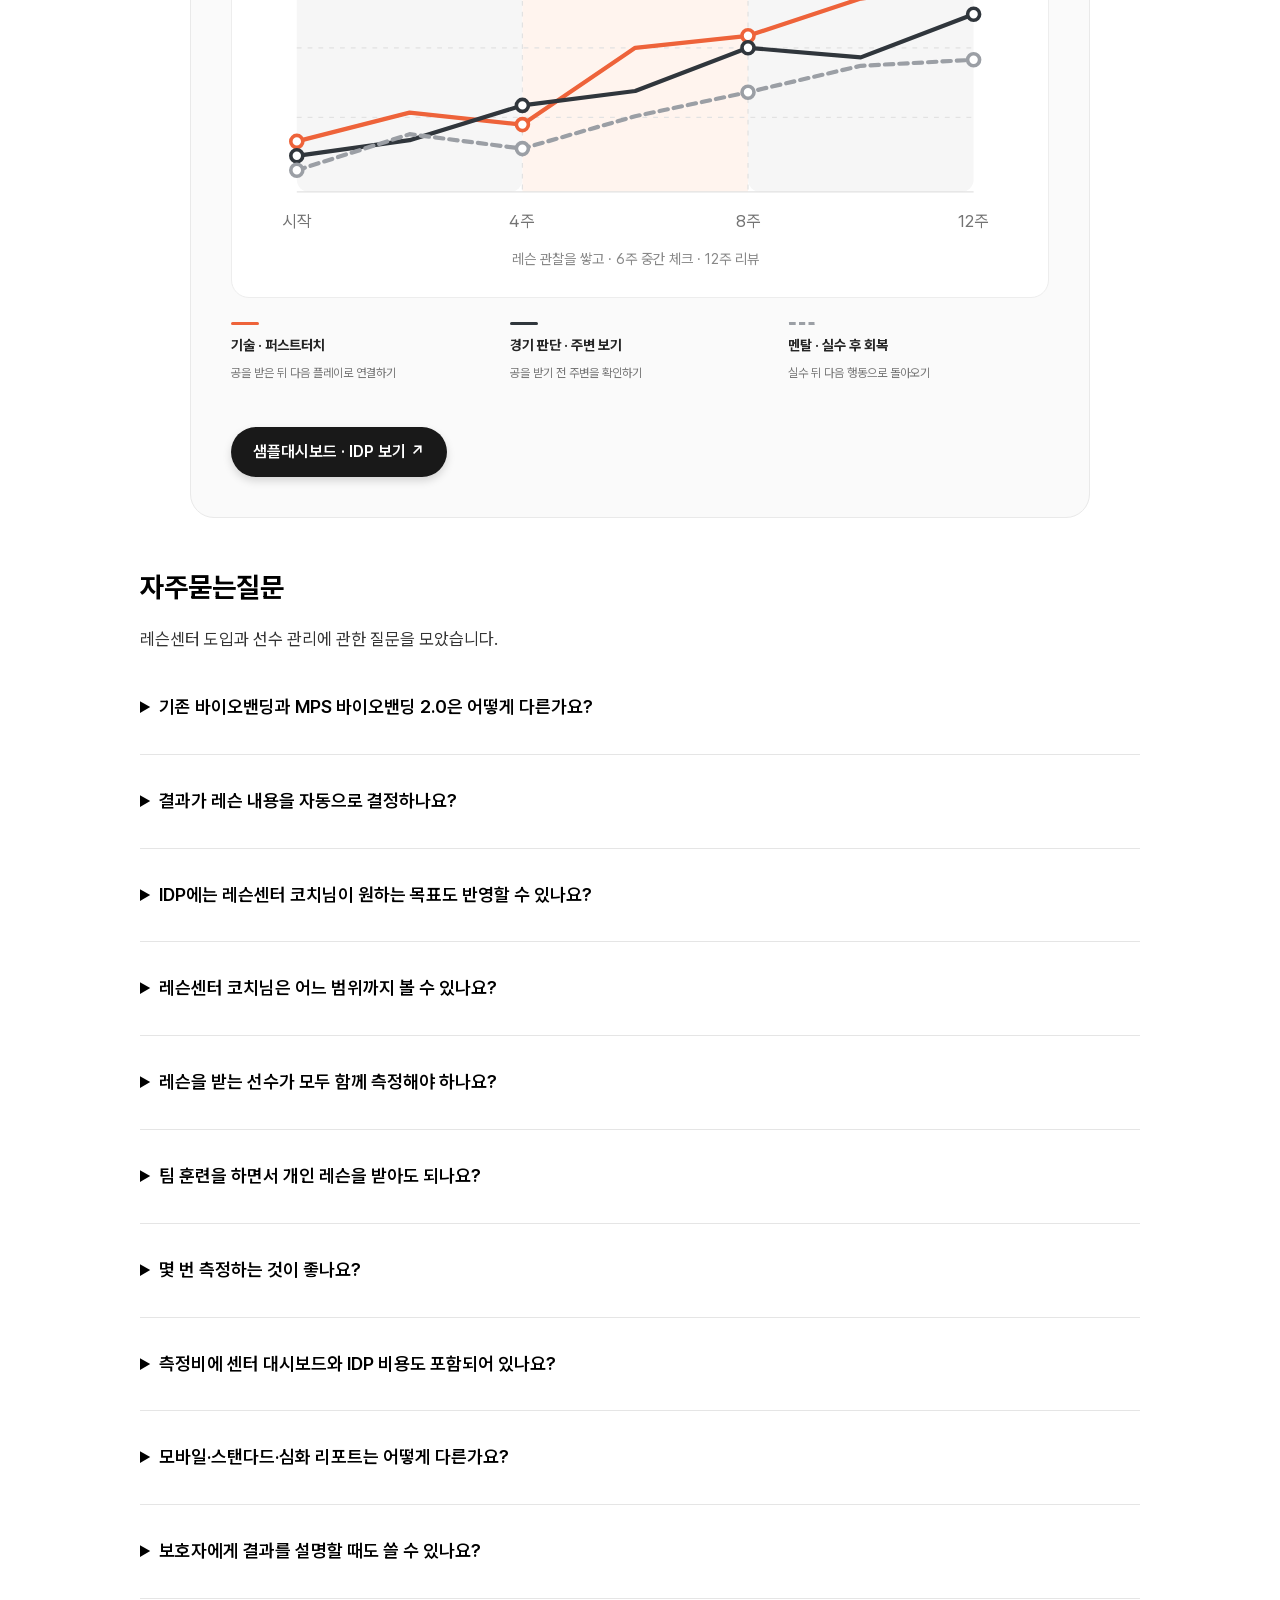
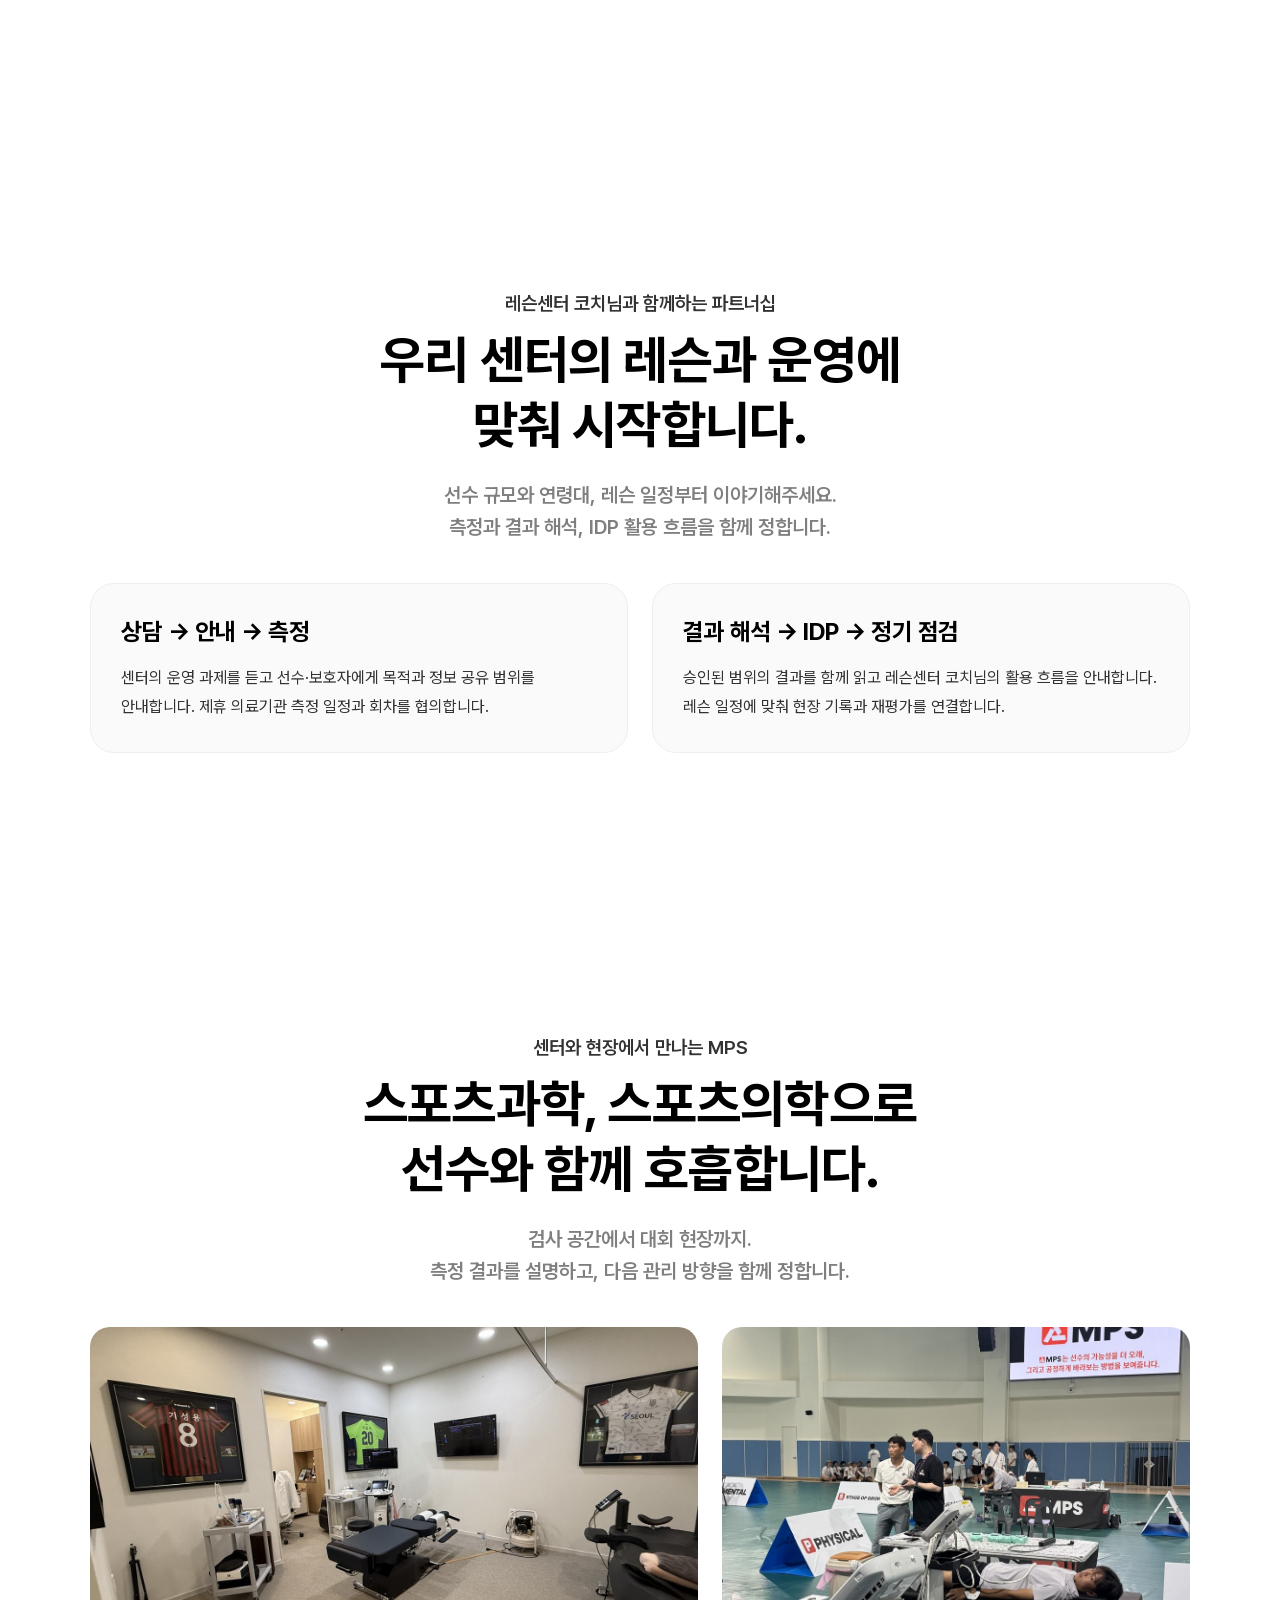
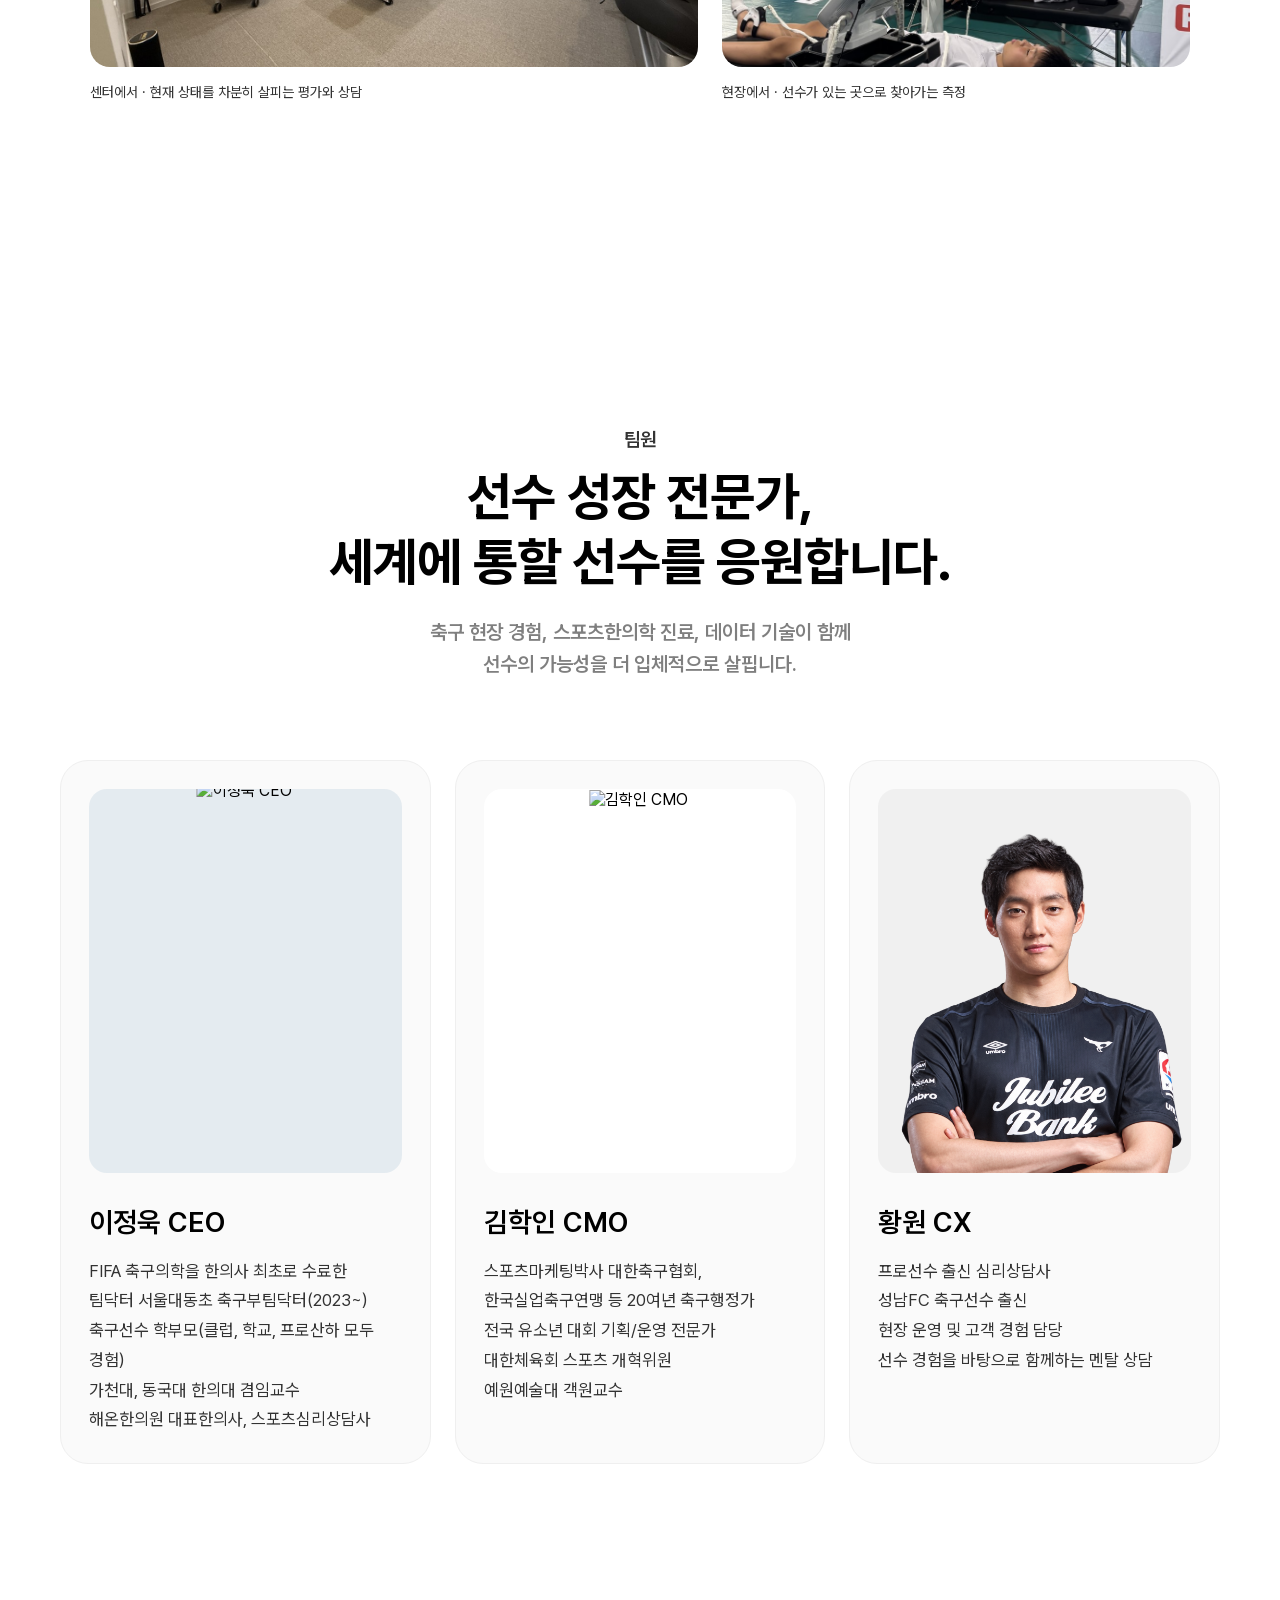
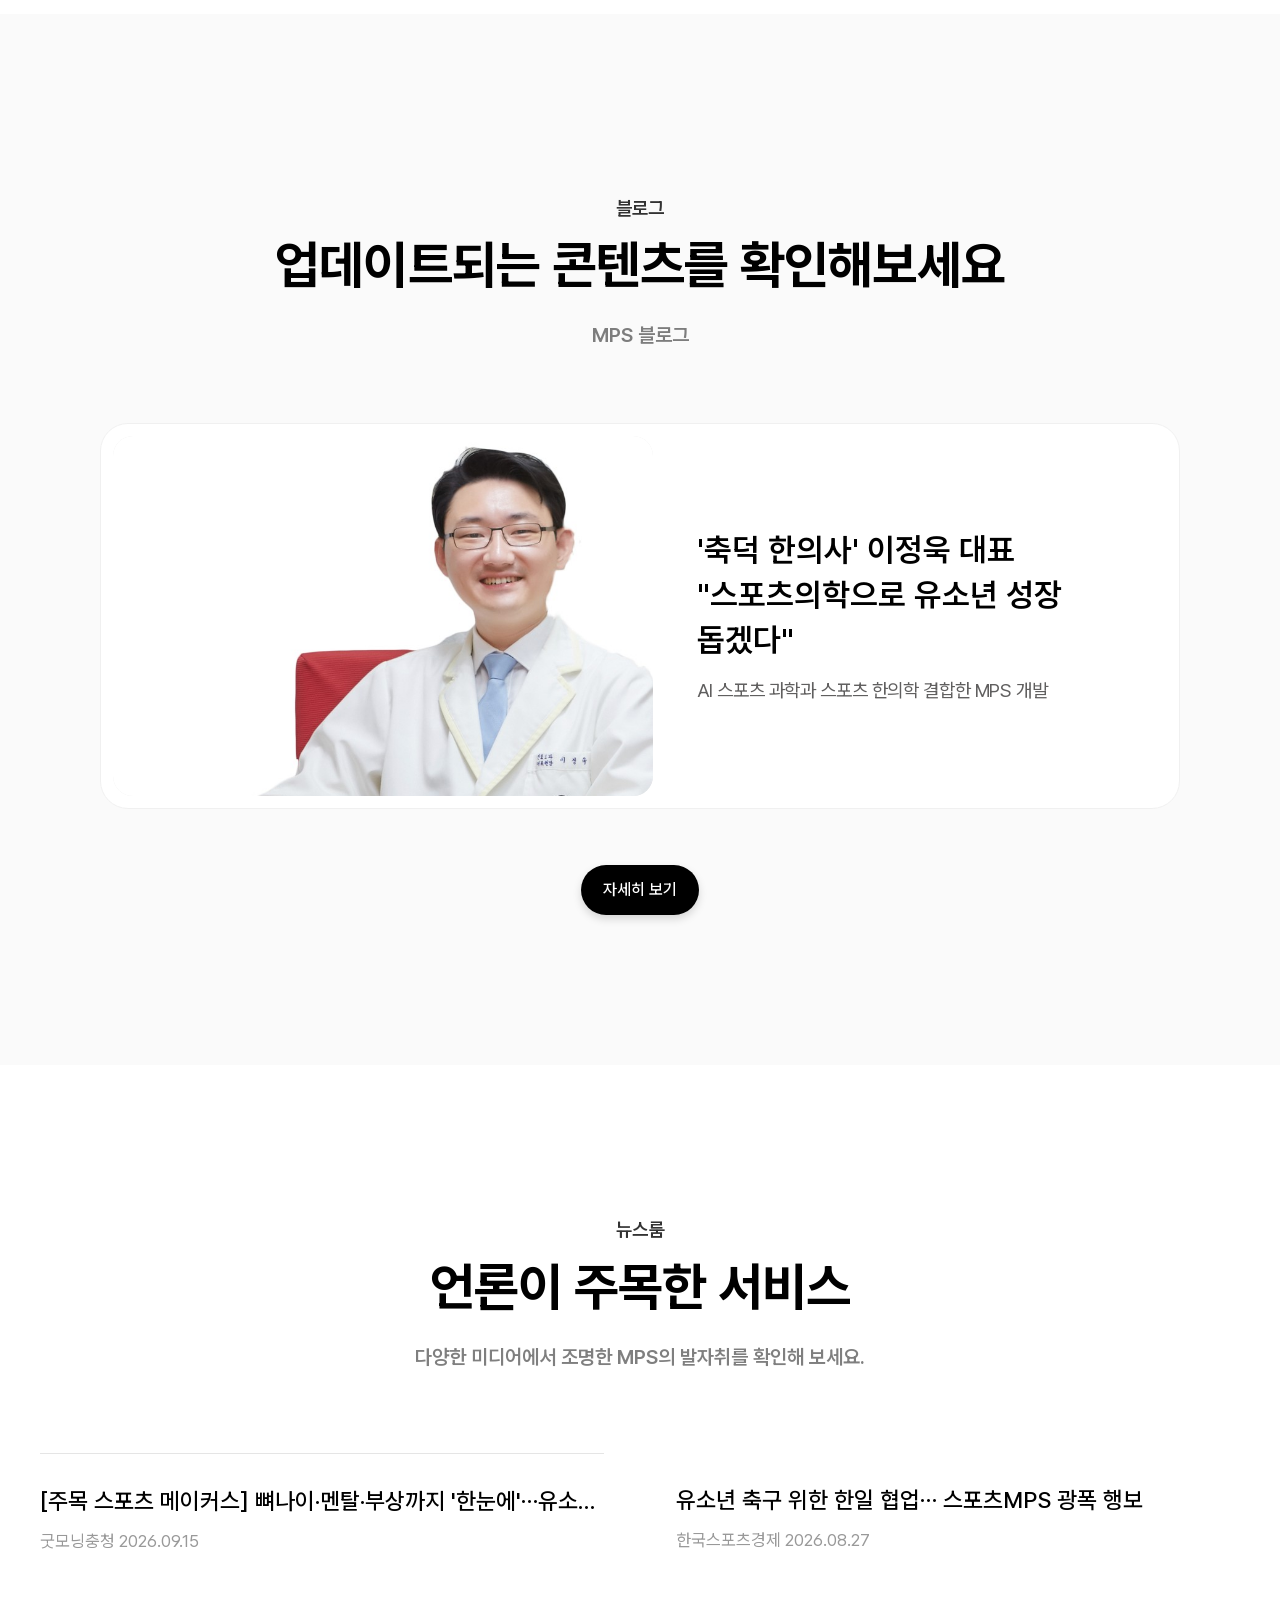
==== commit 70e2e222: "Refine hero copy for growth-based lesson planning" ====
--- a/index.html
+++ b/index.html
@@ -47,7 +47,7 @@
 <div aria-hidden="true" class="hero-bg"></div>
 <div class="hero-in">
 <h1>바이오밴딩 2.0<br/>선수의 이해에서 IDP까지</h1>
-<p class="sub hero-description">선수마다 다른 성장속도<br/>성장단계에 멘탈·피지컬을 더하고<br/>레슨센터 코치님의 관찰로<br/>한 선수의 다음 레슨을 설계합니다.</p>
+<p class="sub hero-description">선수마다 다른 성장속도<br/>성장단계로 멘탈·피지컬을 해석하고<br/>선수의 다음 레슨을 설계합니다.</p>
 <div class="hero-dashboard"><div class="dashboard-window-bar"><span class="window-dots" aria-hidden="true">● ● ●</span><span>MPS CENTER · LESSON DASHBOARD</span><span>샘플</span></div><div class="dashboard-preview"><iframe src="pages/dashboard/index.html" title="가상 레슨센터 대시보드 미리보기" tabindex="-1" aria-hidden="true" inert></iframe></div><a class="dashboard-preview-open" href="pages/dashboard/index.html">대시보드 살펴보기 <span aria-hidden="true">↗</span></a></div>
 </div>
 </section>
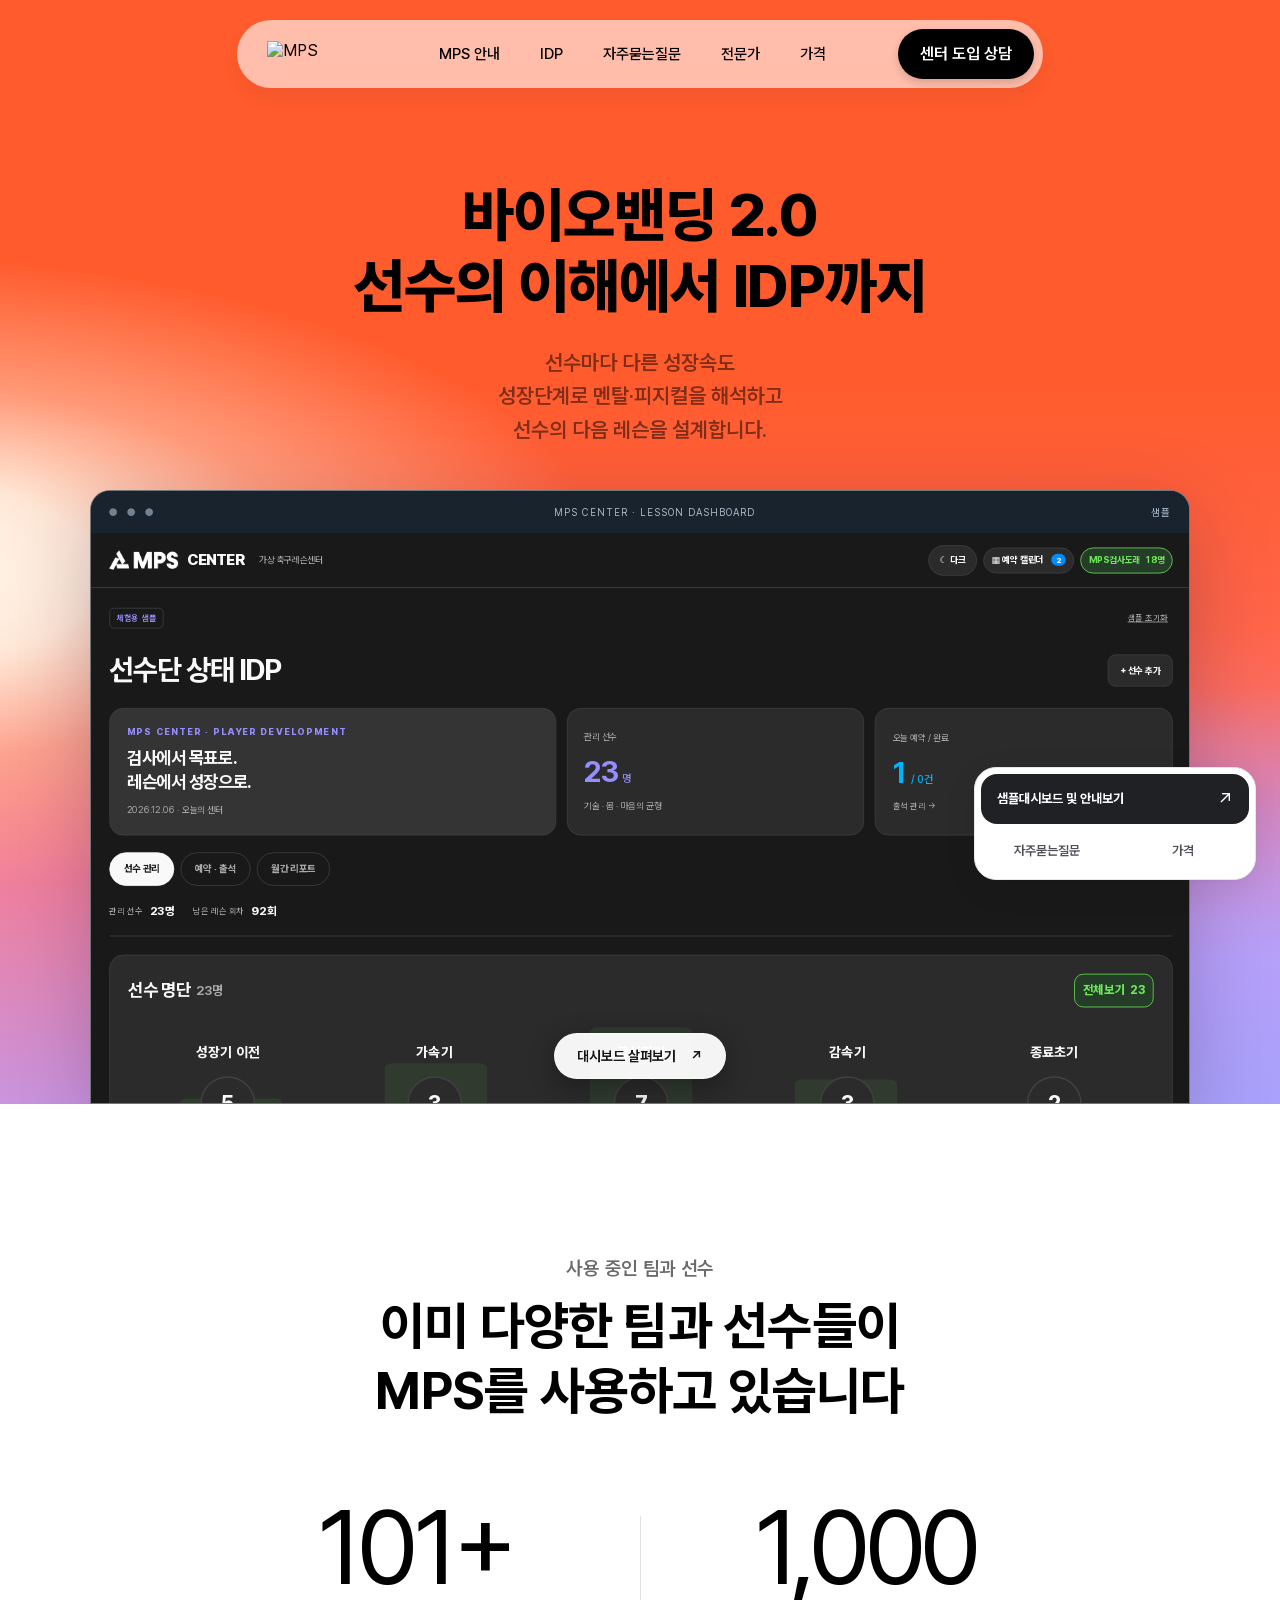
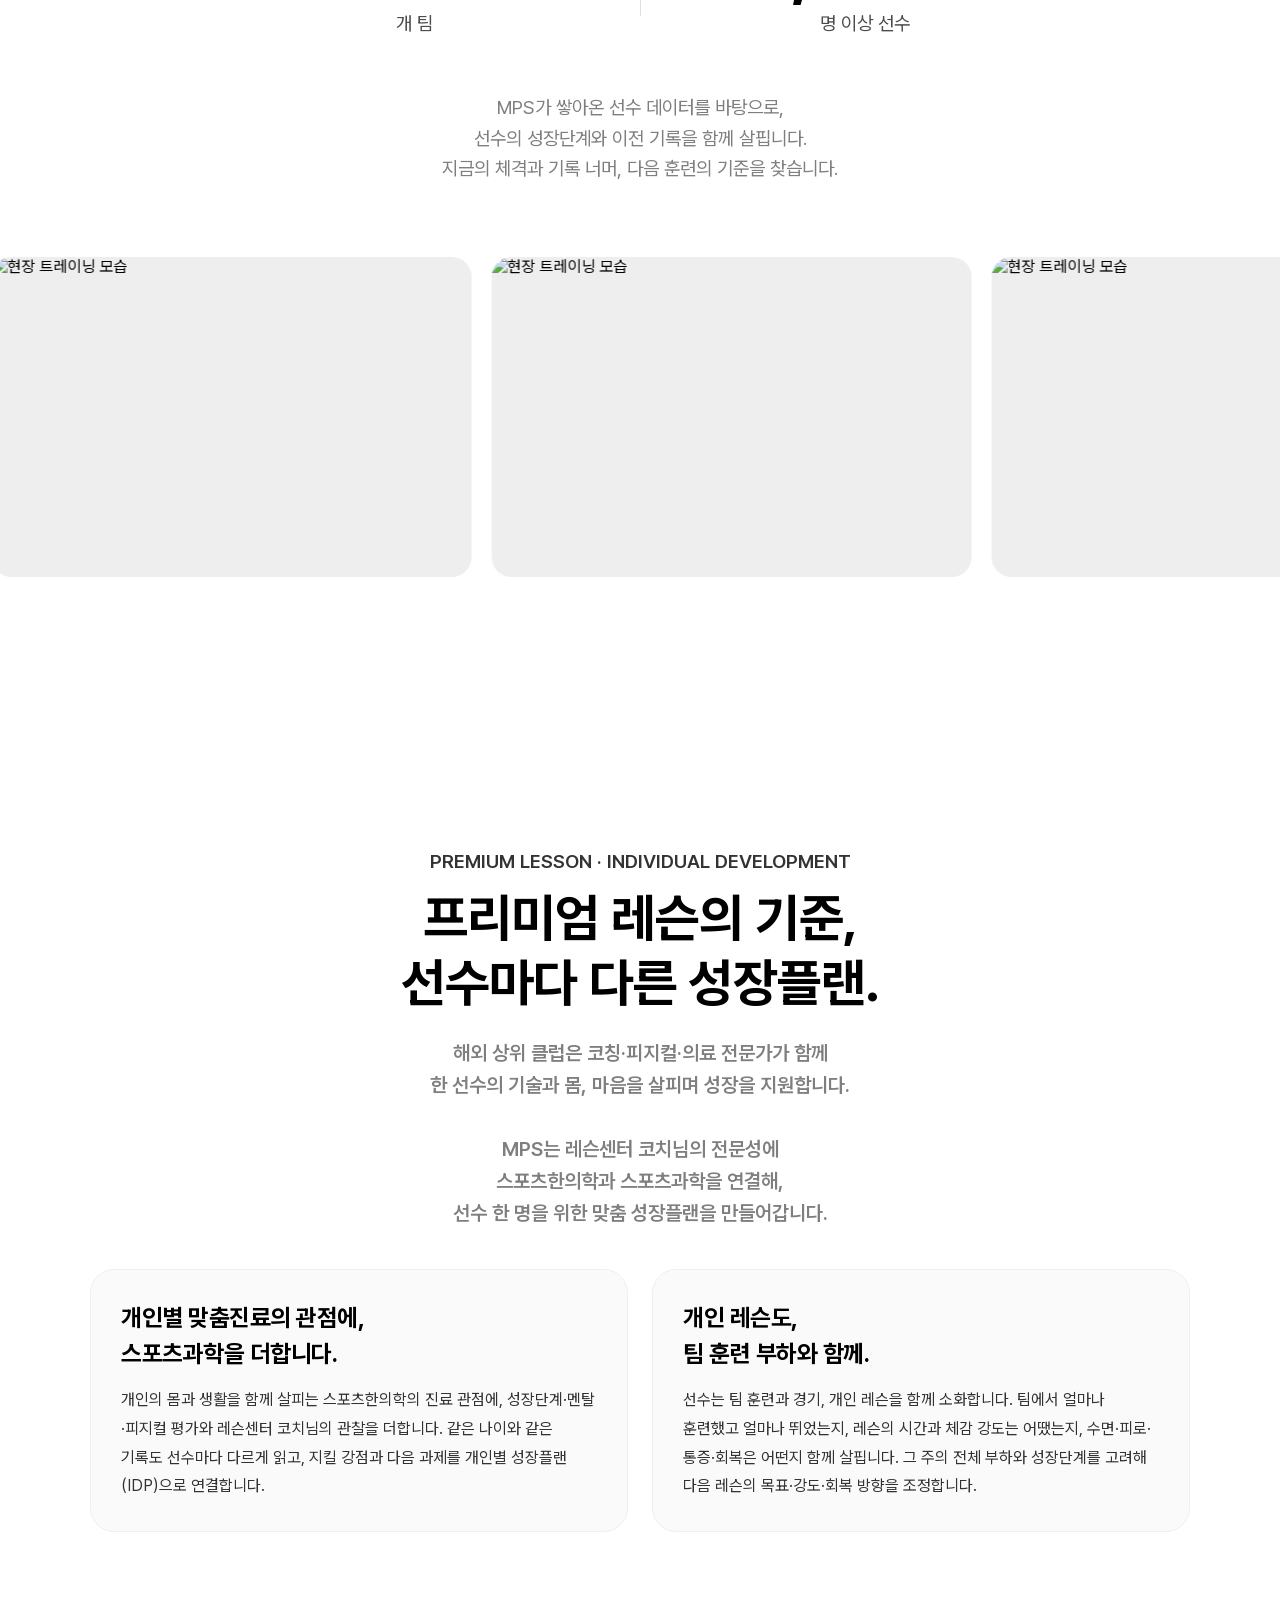
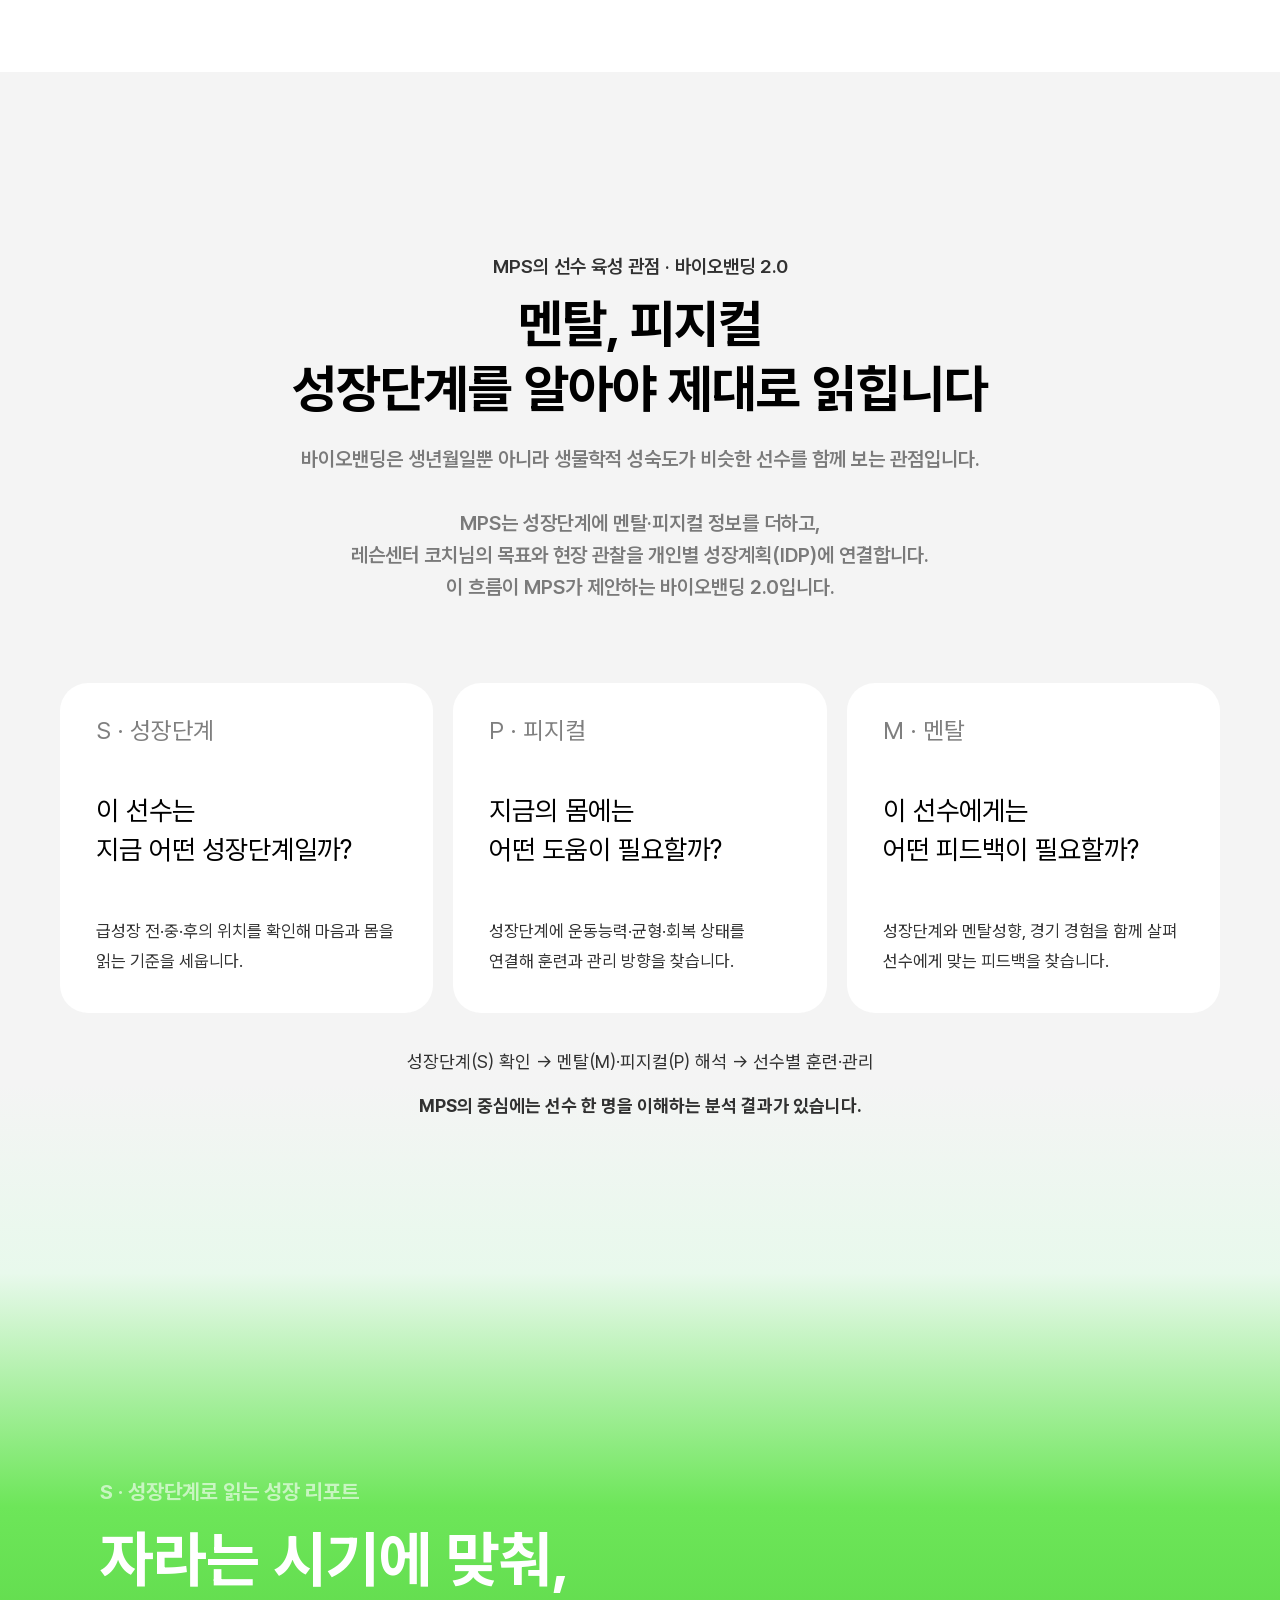
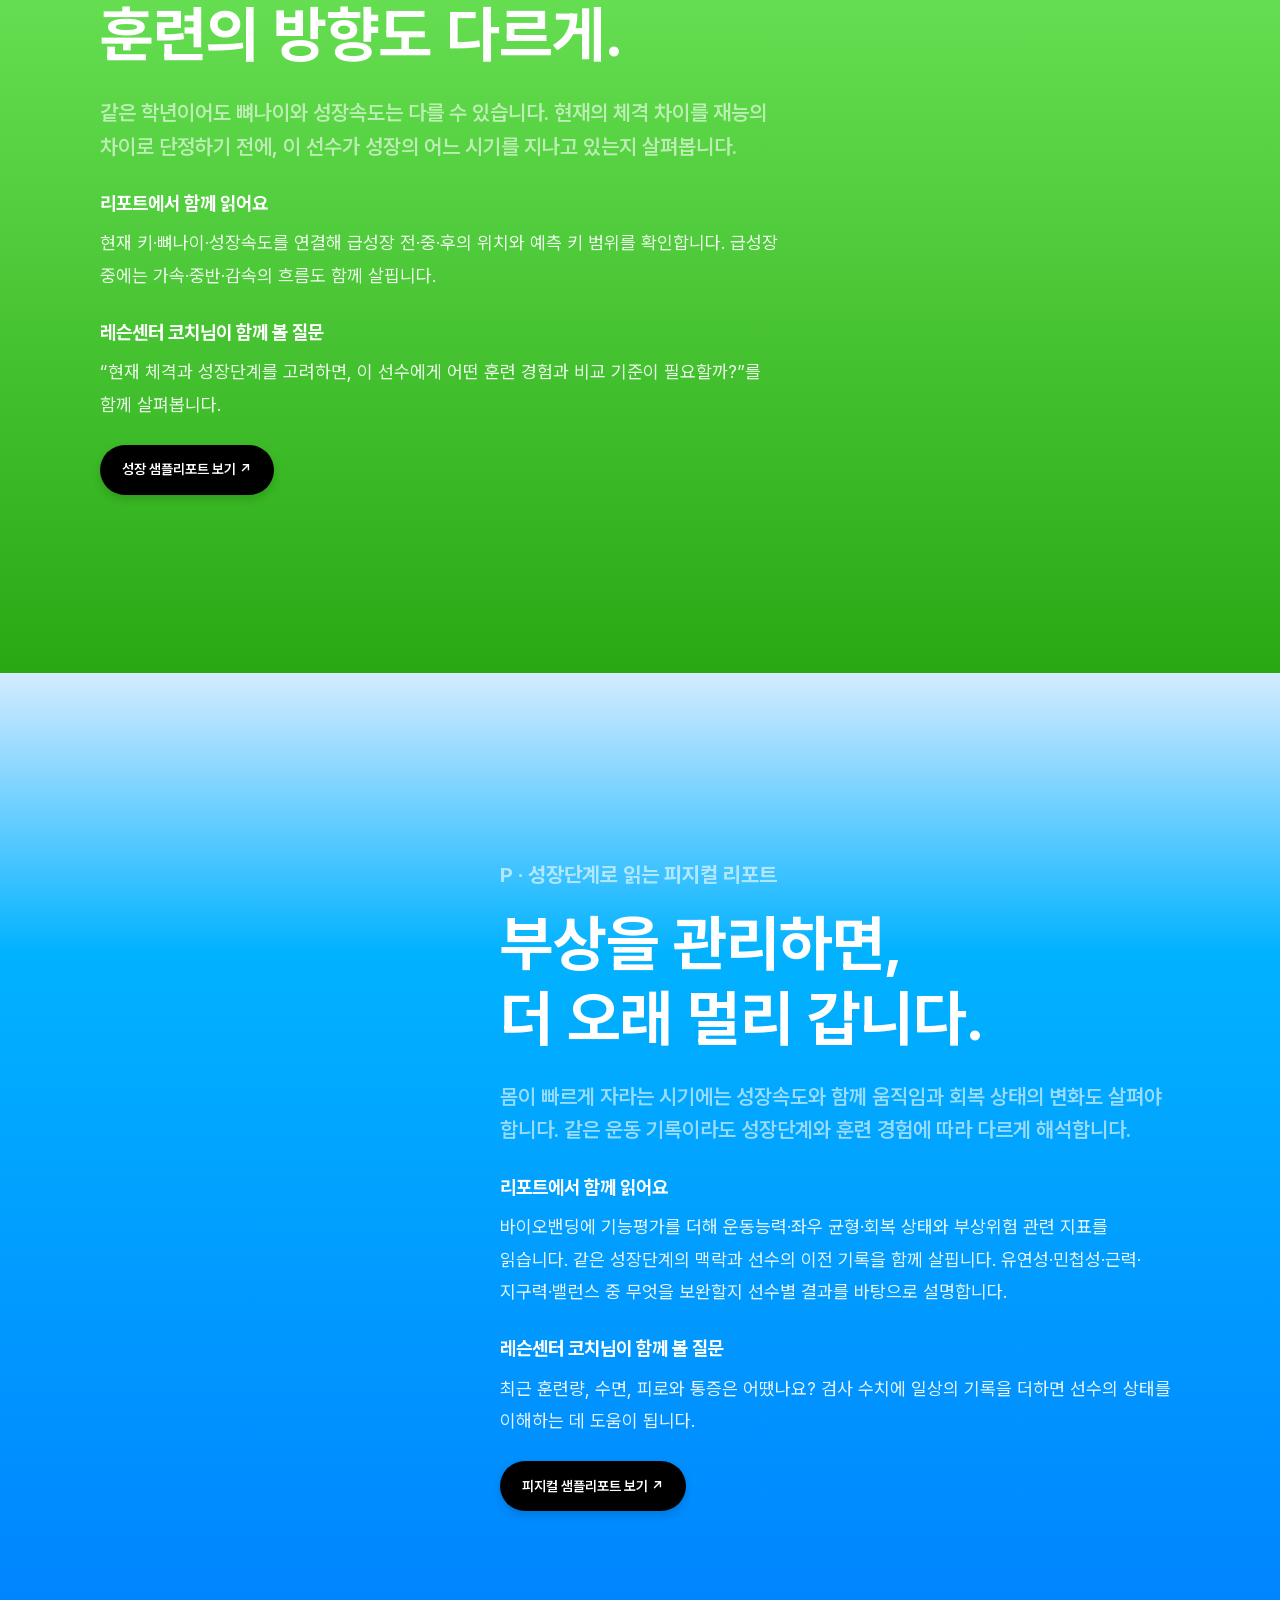
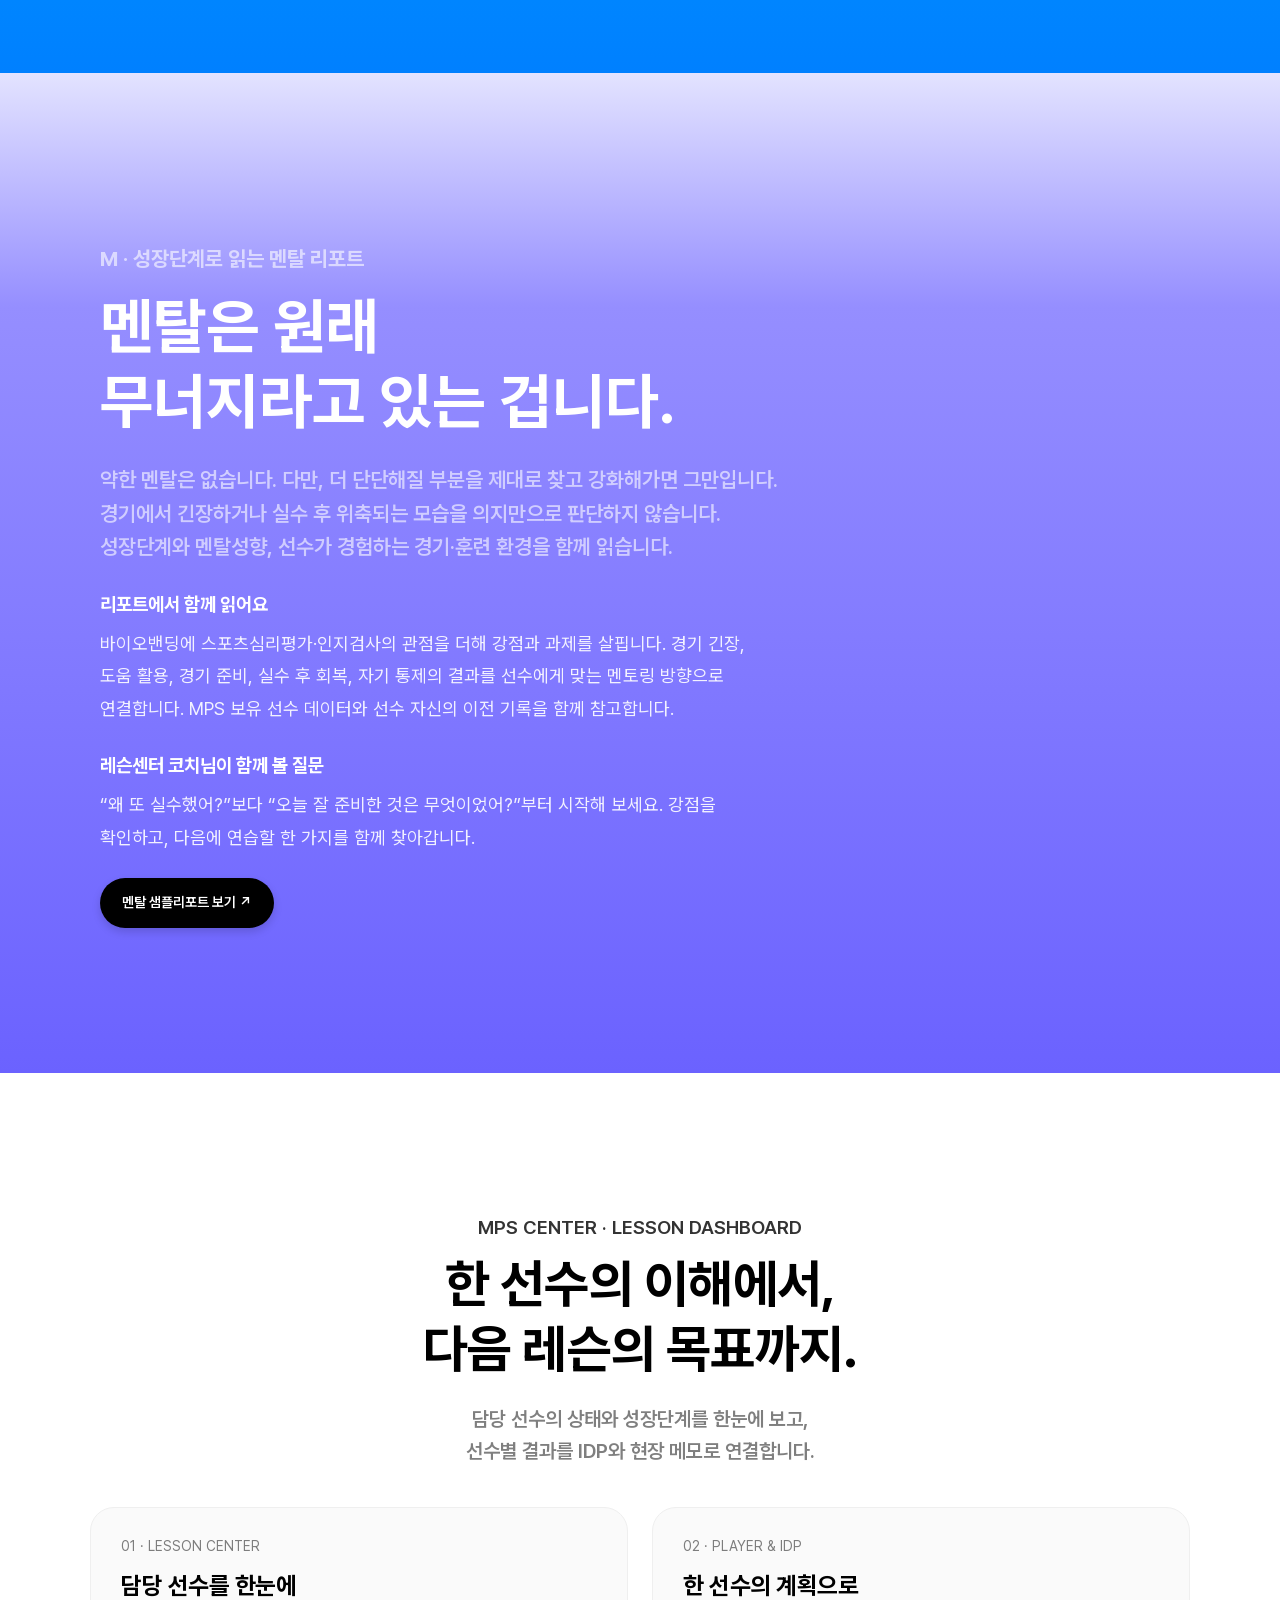
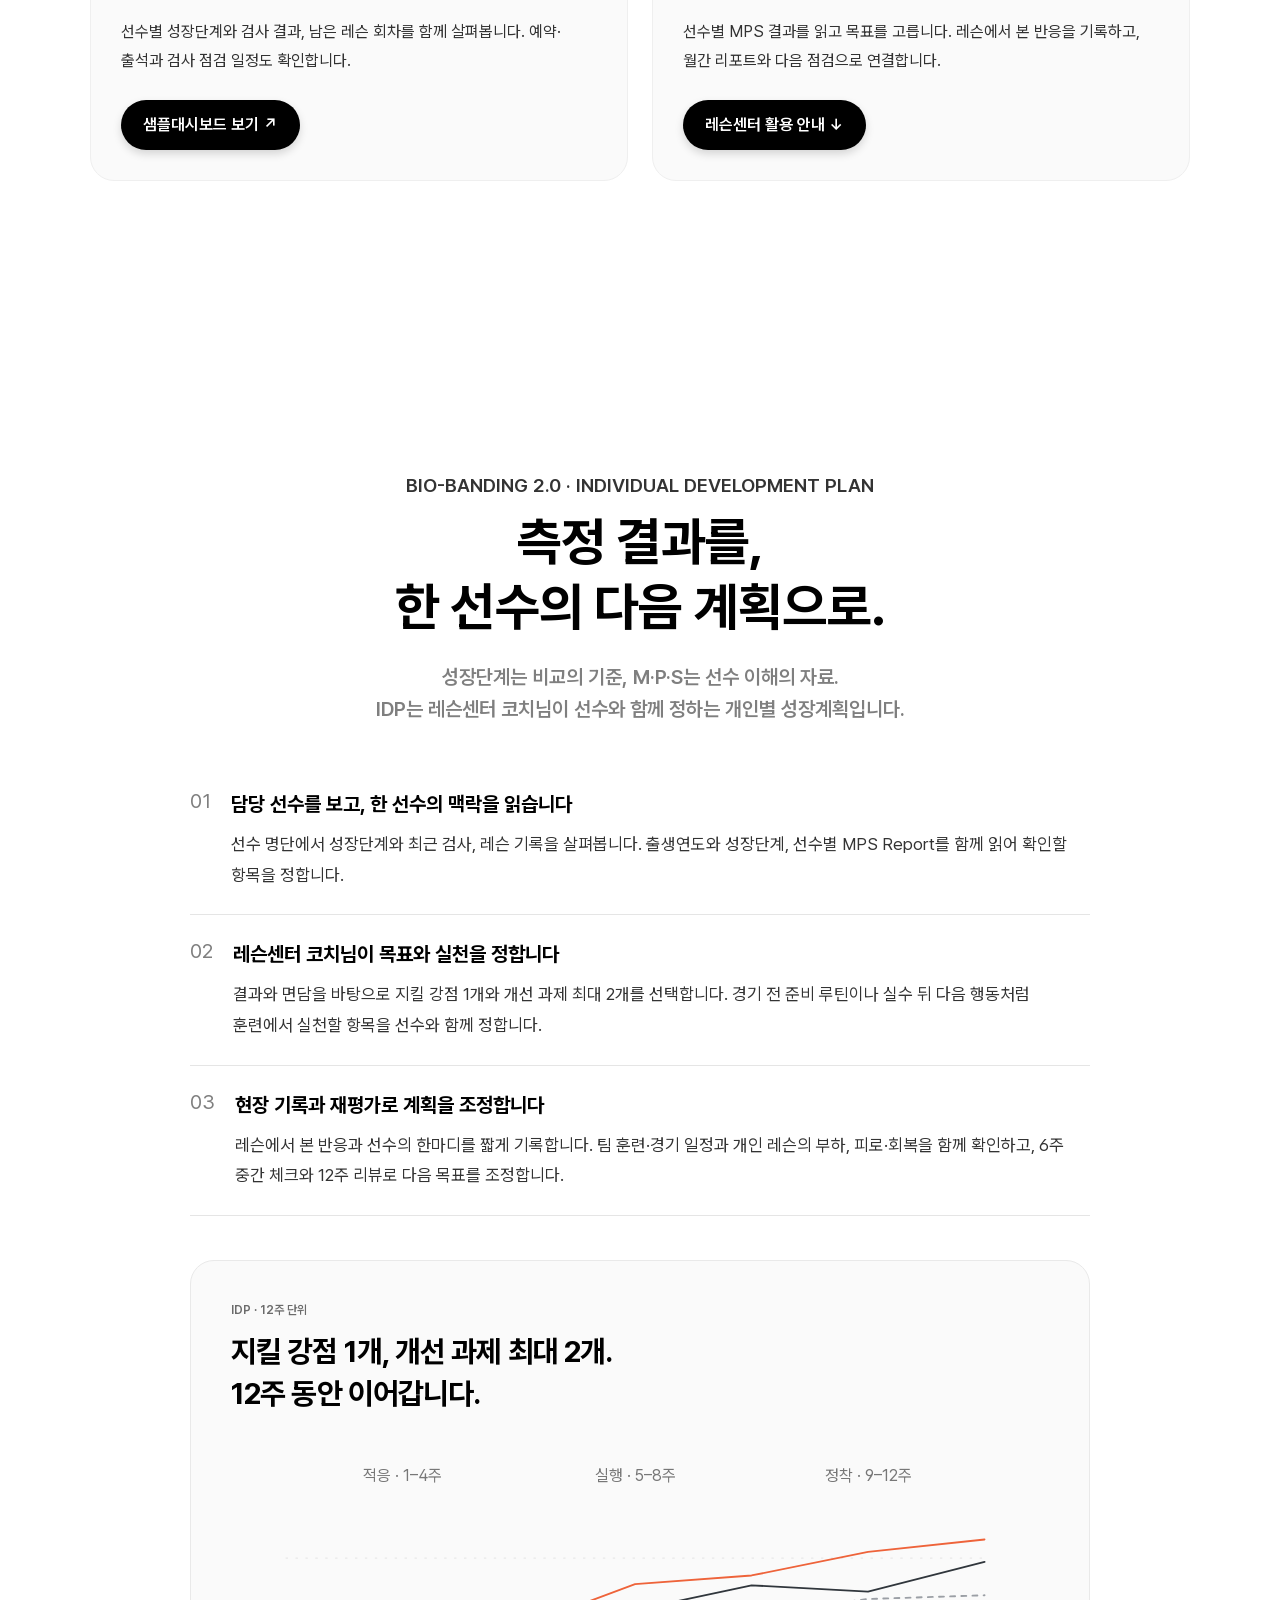
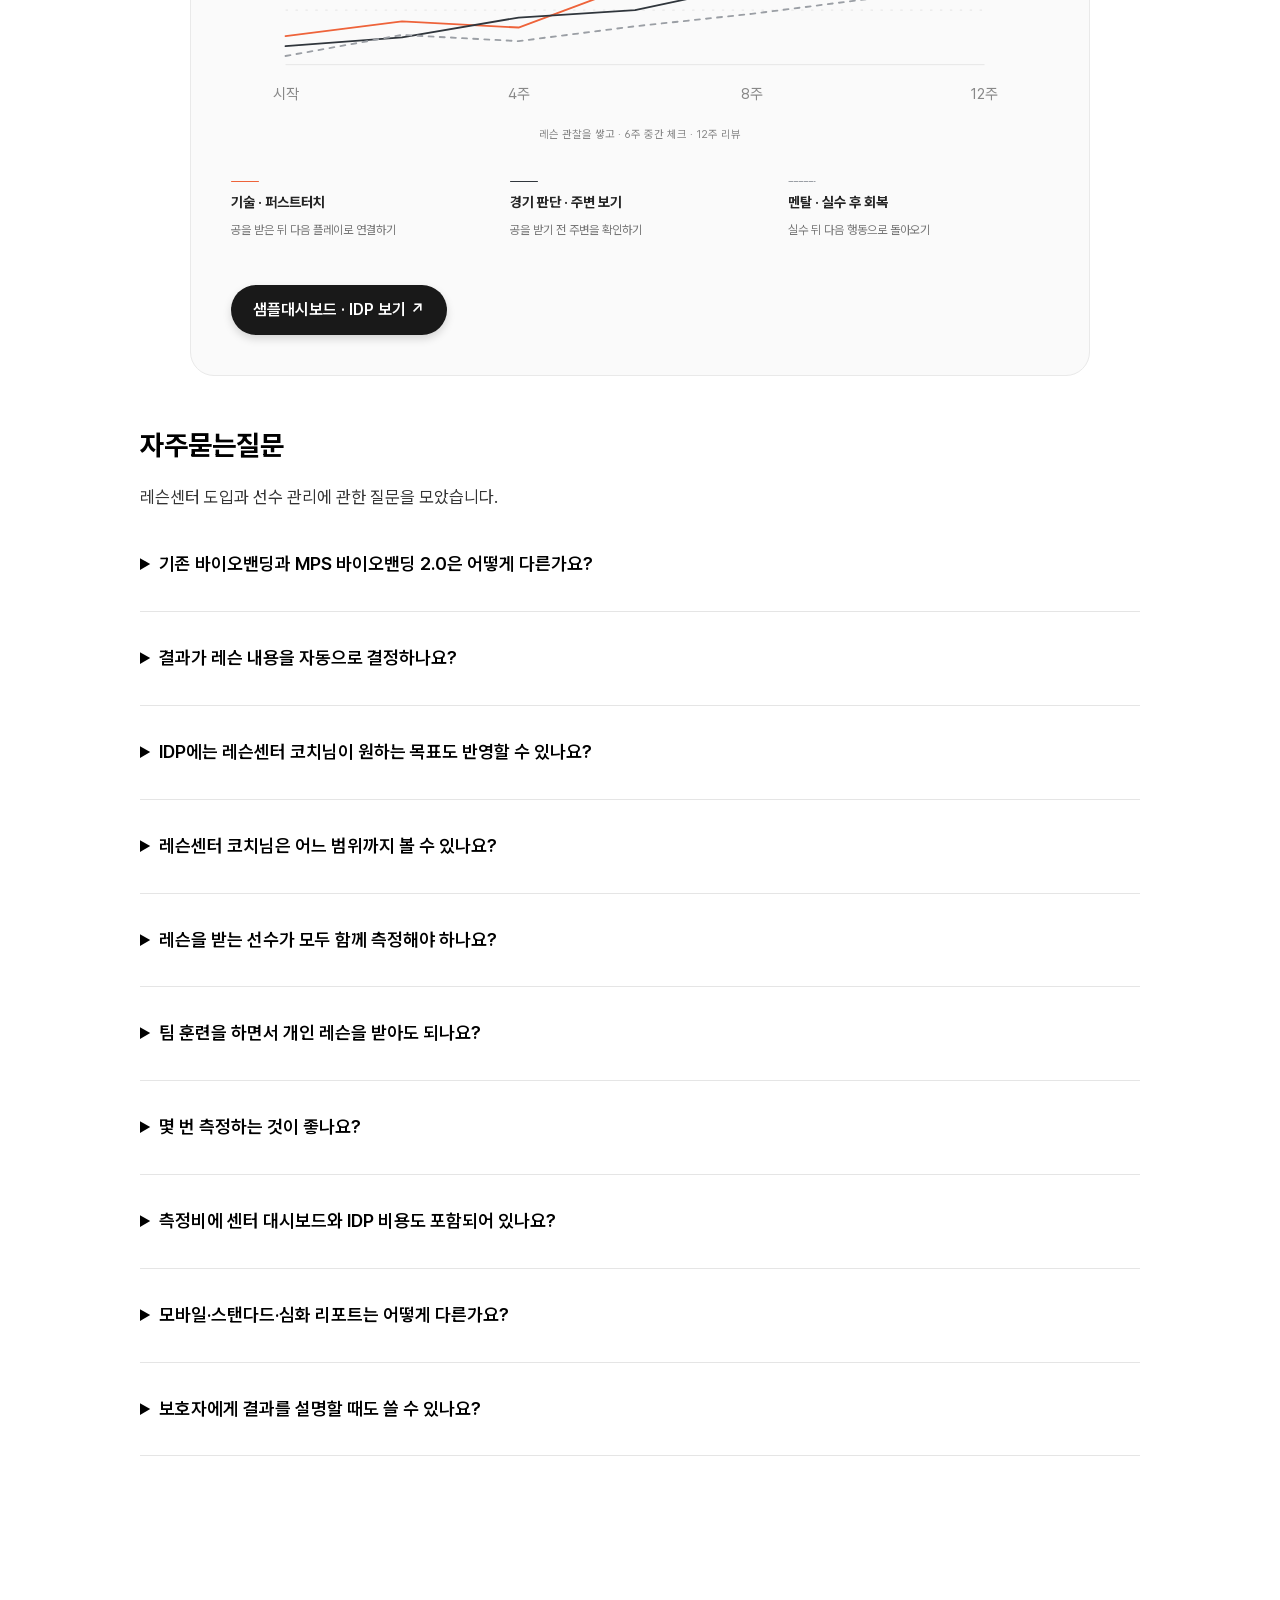
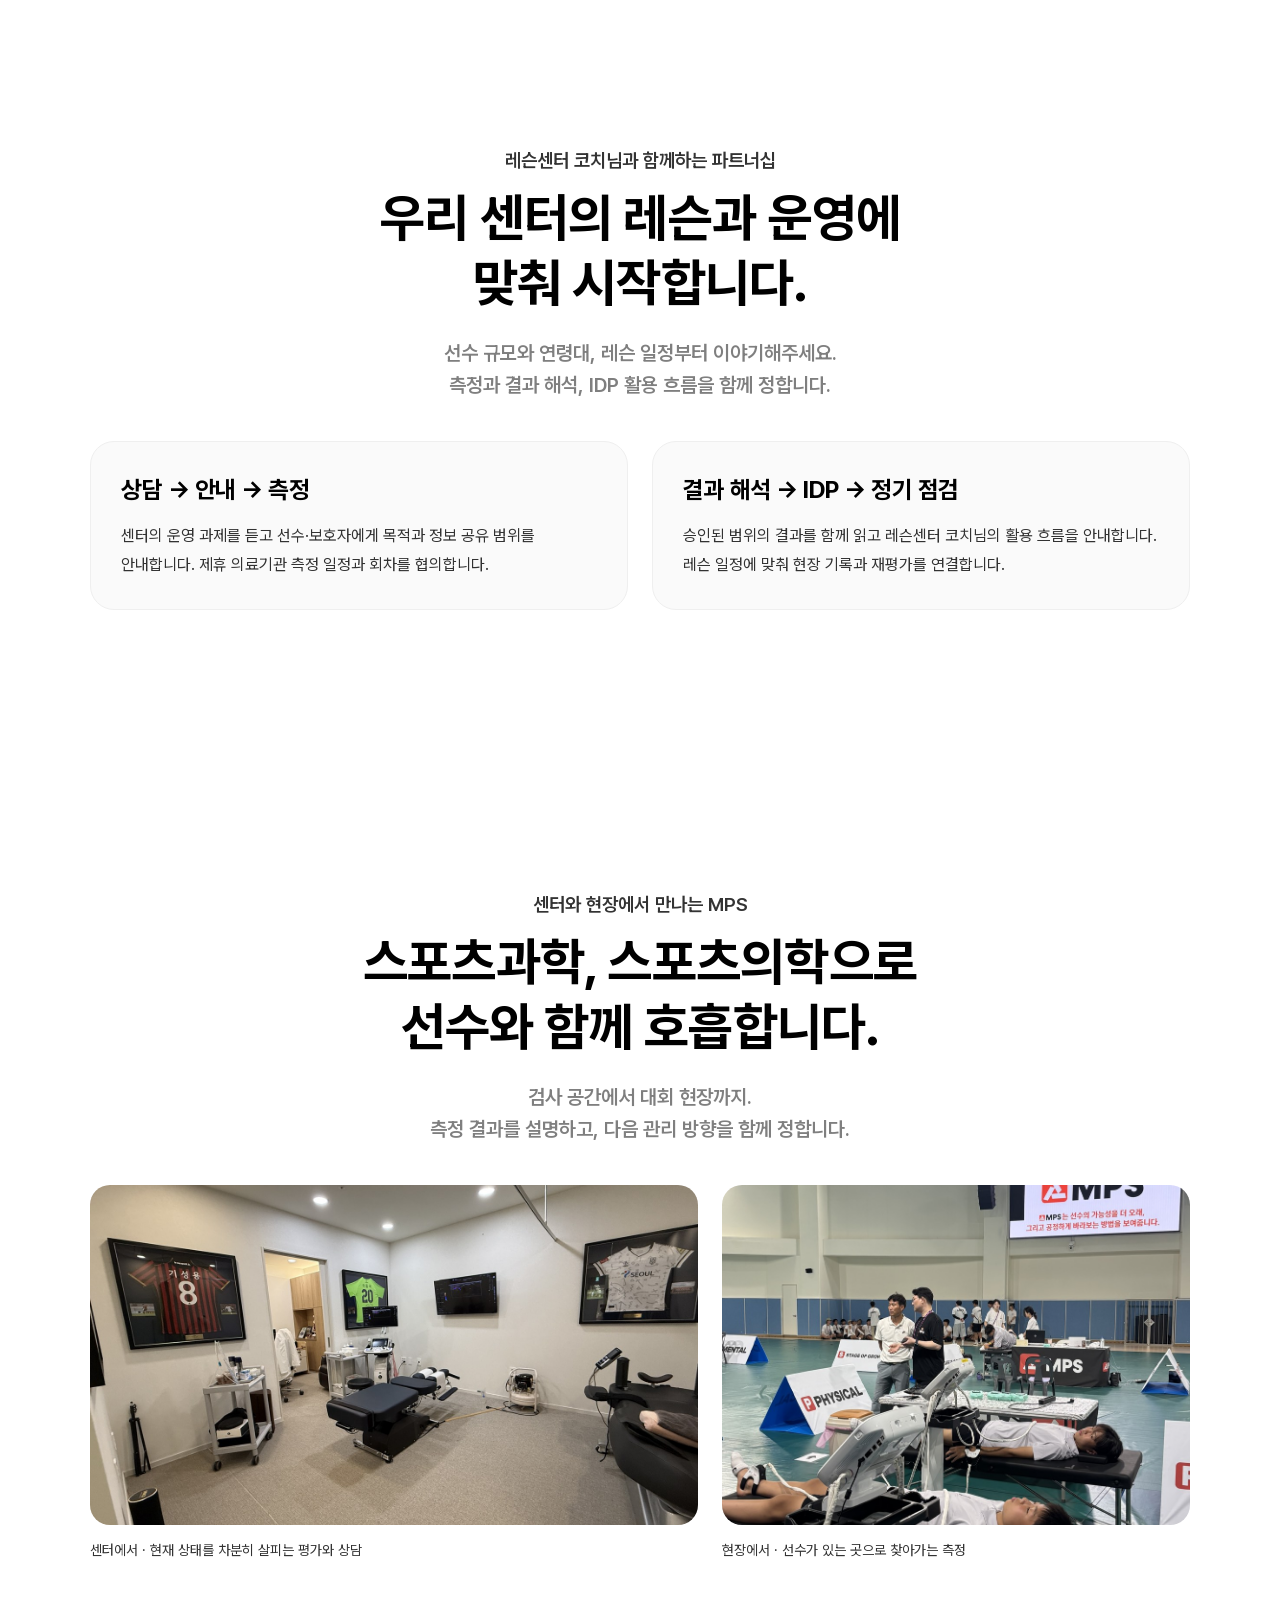
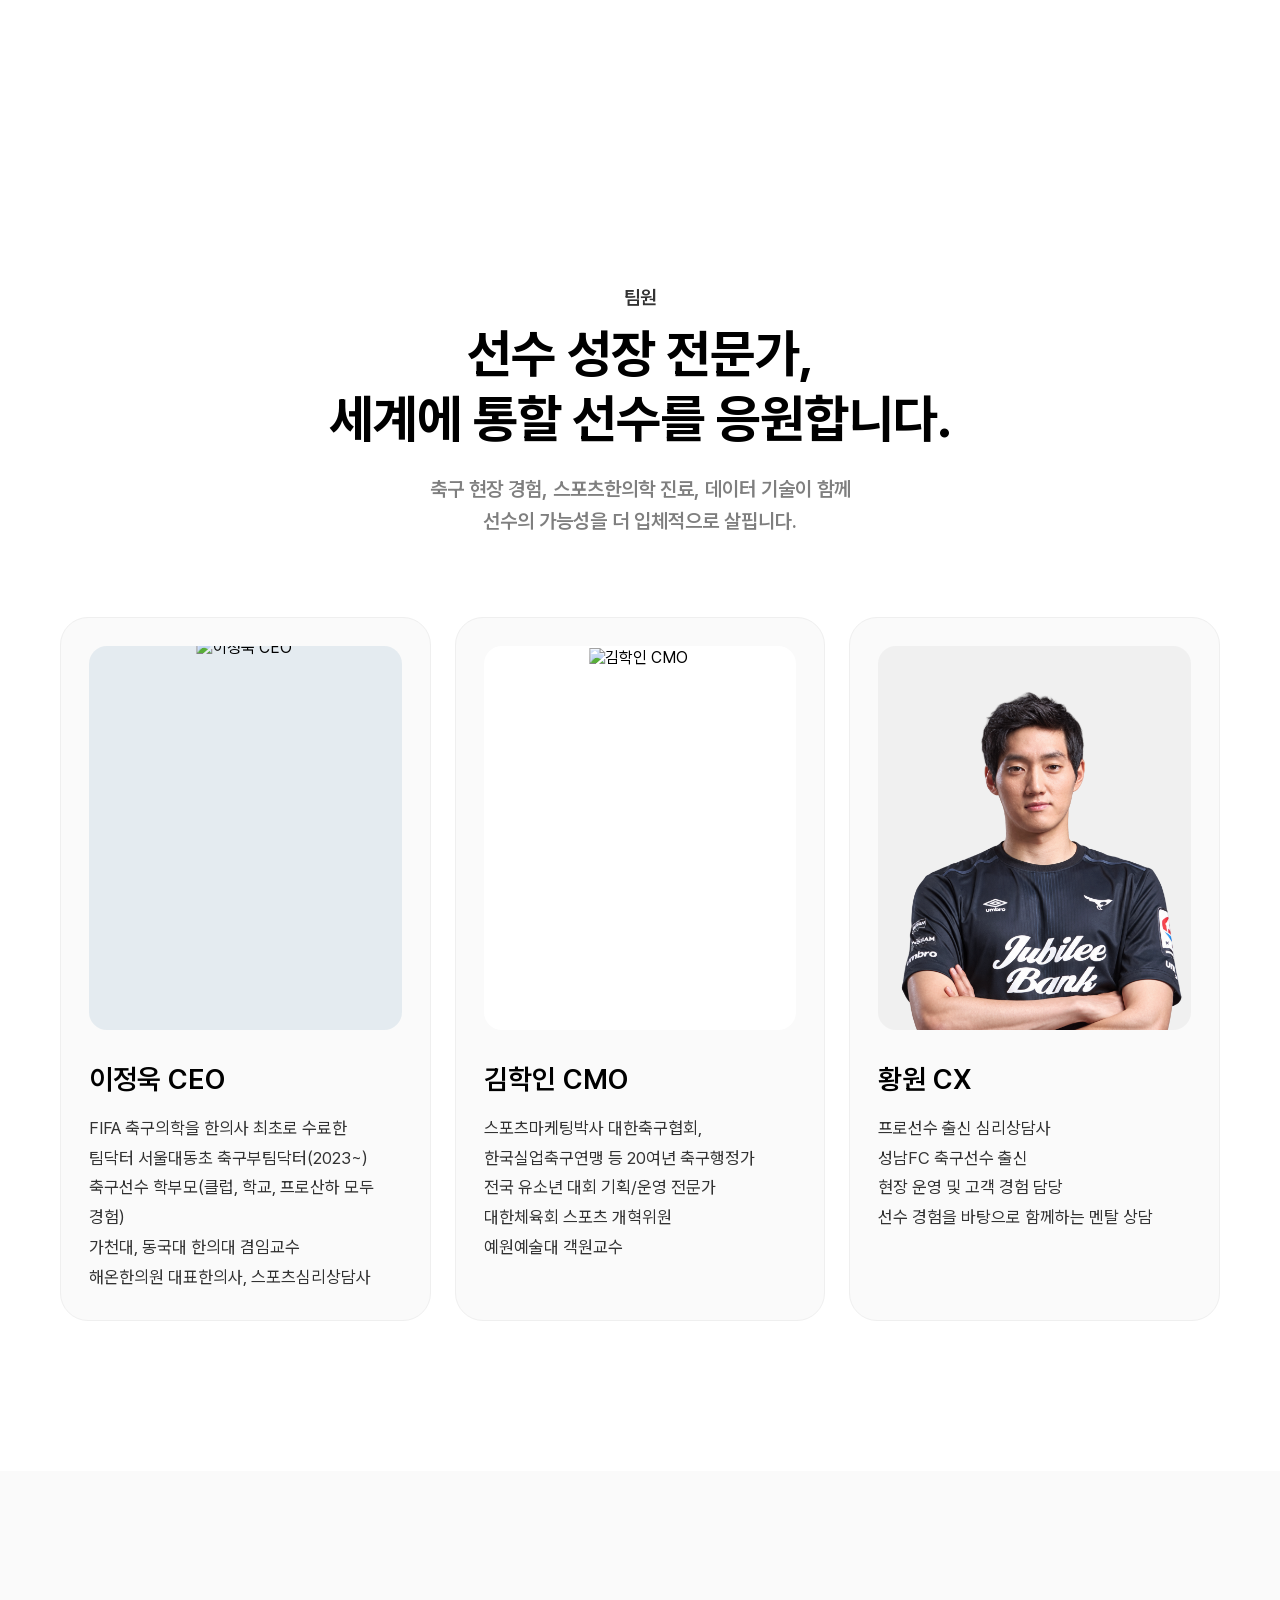
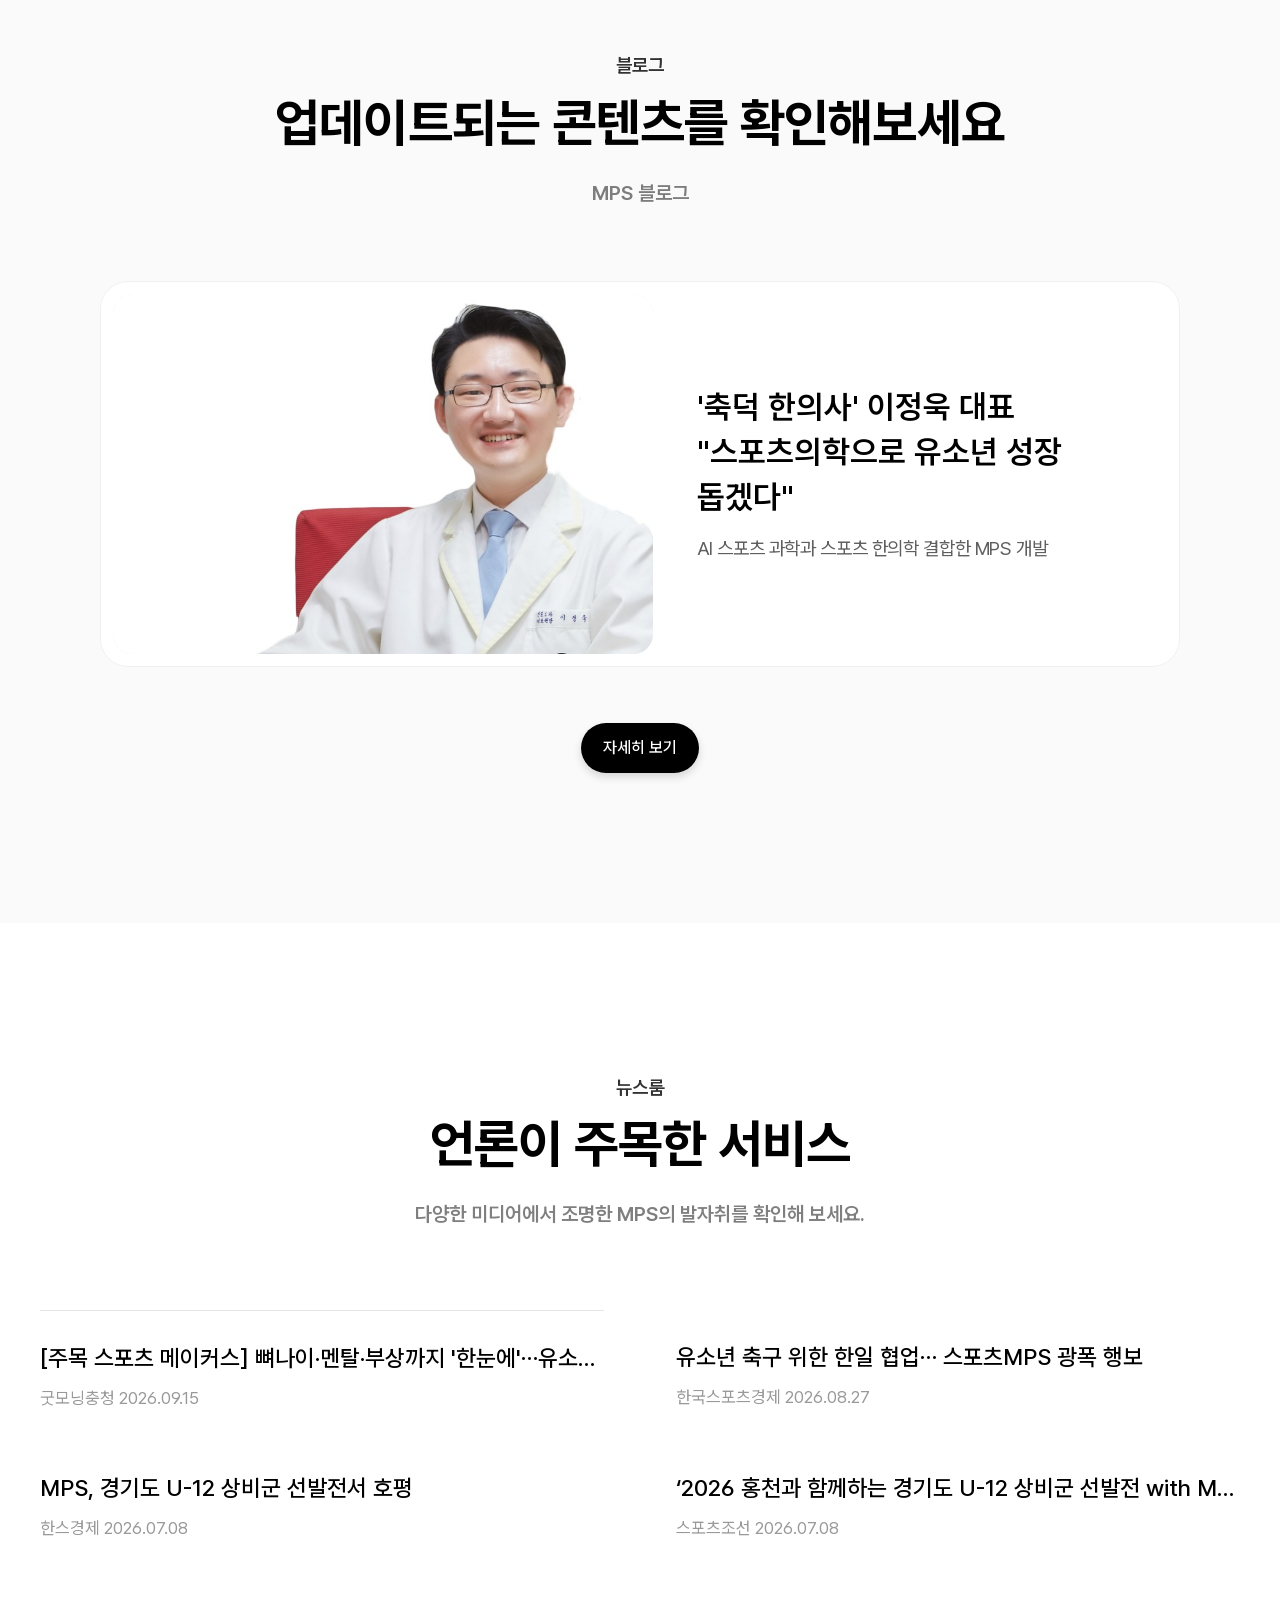
==== commit cb39b802: "Simplify IDP chart with thin lines and compact layout" ====
--- a/index.html
+++ b/index.html
@@ -22,7 +22,7 @@
 <script defer="" src="assets/js/site/welcome-motion.js"></script>
 <link rel="stylesheet" href="assets/css/site/hero-welcome.css?v=20261009-3"/>
 <link rel="stylesheet" href="assets/css/site/coach-guide.css">
-<link rel="stylesheet" href="assets/css/site/team-dashboard.css?v=floating-20261010">
+<link rel="stylesheet" href="assets/css/site/team-dashboard.css?v=idp-simple-20261012">
 <meta name="robots" content="index, follow, noimageindex">
 </head>
 <body>
@@ -136,13 +136,11 @@
 <section class="parents-guide" id="idp">
 <div class="head"><p class="eyebrow">BIO-BANDING 2.0 · INDIVIDUAL DEVELOPMENT PLAN</p><h2 class="title">측정 결과를,<br/>한 선수의 다음 계획으로.</h2><p class="sub">성장단계는 비교의 기준, M·P·S는 선수 이해의 자료.<br/>IDP는 레슨센터 코치님이 선수와 함께 정하는 개인별 성장계획입니다.</p></div>
 <ol class="parent-steps"><li><span>01</span><div><h3>담당 선수를 보고, 한 선수의 맥락을 읽습니다</h3><p>선수 명단에서 성장단계와 최근 검사, 레슨 기록을 살펴봅니다. 출생연도와 성장단계, 선수별 MPS Report를 함께 읽어 확인할 항목을 정합니다.</p></div></li><li><span>02</span><div><h3>레슨센터 코치님이 목표와 실천을 정합니다</h3><p>결과와 면담을 바탕으로 지킬 강점 1개와 개선 과제 최대 2개를 선택합니다. 경기 전 준비 루틴이나 실수 뒤 다음 행동처럼 훈련에서 실천할 항목을 선수와 함께 정합니다.</p></div></li><li><span>03</span><div><h3>현장 기록과 재평가로 계획을 조정합니다</h3><p>레슨에서 본 반응과 선수의 한마디를 짧게 기록합니다. 팀 훈련·경기 일정과 개인 레슨의 부하, 피로·회복을 함께 확인하고, 6주 중간 체크와 12주 리뷰로 다음 목표를 조정합니다.</p></div></li></ol>
-<div class="coach-idp-card"><p class="eyebrow">IDP · 12주 단위</p><h3>지킬 강점 1개, 개선 과제 최대 2개.<br/>12주 동안 이어갑니다.</h3><figure class="idp-line-chart"><div class="idp-chart-scroll" role="region" aria-label="12주 IDP 개념 그래프"><svg viewBox="0 0 660 350" role="img" aria-labelledby="idp-chart-title idp-chart-desc"><title id="idp-chart-title">세 가지 중점을 이어가는 12주 IDP</title><desc id="idp-chart-desc">0주부터 12주까지 기술 퍼스트터치, 경기 판단 주변 보기, 멘탈 실수 후 회복의 실천 흐름을 세 개의 꺾은선으로 표현한 개념 그래프입니다. 1~4주는 적응, 5~8주는 실행, 9~12주는 정착입니다. 선의 높낮이는 실제 점수나 예측 성과가 아닙니다.</desc>
-<rect x="44" y="52" width="188" height="222" rx="10" fill="#f6f6f6"/><rect x="232" y="52" width="188" height="222" fill="#fff4ee"/><rect x="420" y="52" width="188" height="222" rx="10" fill="#f6f6f6"/>
-<g font-size="15" font-weight="700" fill="#242424" text-anchor="middle"><text x="138" y="27">적응 · 1–4주</text><text x="326" y="27">실행 · 5–8주</text><text x="514" y="27">정착 · 9–12주</text></g>
-<g stroke="#e2e2e2" stroke-width="1"><path d="M44 96H608M44 154H608M44 212H608" stroke-dasharray="4 5"/><path d="M44 274H608"/><path d="M232 52V274M420 52V274" stroke-dasharray="4 5"/></g>
-<g fill="none" stroke-linejoin="round" stroke-linecap="round" stroke-width="3.5"><polyline stroke="#ee633a" points="44,232 138,208 232,218 326,154 420,144 514,113 608,100"/><polyline stroke="#30363c" points="44,244 138,231 232,202 326,190 420,154 514,162 608,126"/><polyline stroke="#9b9fa5" stroke-dasharray="7 5" points="44,256 138,226 232,238 326,211 420,191 514,169 608,164"/></g>
-<g fill="#fff" stroke-width="3"><g stroke="#ee633a"><circle cx="44" cy="232" r="5"/><circle cx="232" cy="218" r="5"/><circle cx="420" cy="144" r="5"/><circle cx="608" cy="100" r="5"/></g><g stroke="#30363c"><circle cx="44" cy="244" r="5"/><circle cx="232" cy="202" r="5"/><circle cx="420" cy="154" r="5"/><circle cx="608" cy="126" r="5"/></g><g stroke="#9b9fa5"><circle cx="44" cy="256" r="5"/><circle cx="232" cy="238" r="5"/><circle cx="420" cy="191" r="5"/><circle cx="608" cy="164" r="5"/></g></g>
-<g font-size="14" fill="#737373" text-anchor="middle"><text x="44" y="303">시작</text><text x="232" y="303">4주</text><text x="420" y="303">8주</text><text x="608" y="303">12주</text></g><text x="326" y="334" font-size="12" fill="#888" text-anchor="middle">레슨 관찰을 쌓고 · 6주 중간 체크 · 12주 리뷰</text></svg></div></figure>
+<div class="coach-idp-card"><p class="eyebrow">IDP · 12주 단위</p><h3>지킬 강점 1개, 개선 과제 최대 2개.<br/>12주 동안 이어갑니다.</h3><figure class="idp-line-chart"><div class="idp-chart-scroll" role="region" aria-label="12주 IDP 개념 그래프"><svg viewBox="0 0 660 210" role="img" aria-labelledby="idp-chart-title idp-chart-desc"><title id="idp-chart-title">세 가지 중점을 이어가는 12주 IDP</title><desc id="idp-chart-desc">기술, 경기 판단, 멘탈의 12주 실천 흐름을 세 개의 얇은 선으로 표현한 개념 그래프입니다. 선의 높낮이는 실제 점수나 예측 성과가 아닙니다.</desc>
+<g class="idp-phase-labels" font-size="13" fill="#777" text-anchor="middle"><text x="138" y="22">적응 · 1–4주</text><text x="326" y="22">실행 · 5–8주</text><text x="514" y="22">정착 · 9–12주</text></g>
+<g stroke="#e9e9e9" stroke-width="1"><path d="M44 84H608M44 126H608" stroke-dasharray="2 6"/><path d="M44 170H608"/></g>
+<g fill="none" stroke-linejoin="round" stroke-linecap="round" stroke-width="1.5"><polyline stroke="#ee633a" points="44,147 138,135 232,140 326,105 420,98 514,79 608,69"/><polyline stroke="#30363c" points="44,155 138,148 232,132 326,126 420,106 514,111 608,87"/><polyline stroke="#9b9fa5" stroke-dasharray="4 5" points="44,163 138,146 232,151 326,139 420,129 514,117 608,114"/></g>
+<g class="idp-week-labels" font-size="12" fill="#888" text-anchor="middle"><text x="44" y="198">시작</text><text x="232" y="198">4주</text><text x="420" y="198">8주</text><text x="608" y="198">12주</text></g></svg></div><p class="idp-chart-cycle">레슨 관찰을 쌓고 · 6주 중간 체크 · 12주 리뷰</p></figure>
 <div class="idp-chart-legend"><div><span class="legend-line technical" aria-hidden="true"></span><b>기술 · 퍼스트터치</b><p>공을 받은 뒤 다음 플레이로 연결하기</p></div><div><span class="legend-line decision" aria-hidden="true"></span><b>경기 판단 · 주변 보기</b><p>공을 받기 전 주변을 확인하기</p></div><div><span class="legend-line mental" aria-hidden="true"></span><b>멘탈 · 실수 후 회복</b><p>실수 뒤 다음 행동으로 돌아오기</p></div></div><a class="btn" href="pages/dashboard/index.html">샘플대시보드 · IDP 보기 ↗</a></div>
 <div class="parent-faq" id="parent-faq"><h3>자주묻는질문</h3><p class="faq-intro">레슨센터 도입과 선수 관리에 관한 질문을 모았습니다.</p><details><summary>기존 바이오밴딩과 MPS 바이오밴딩 2.0은 어떻게 다른가요?</summary><div class="faq-answer"><p>성장단계에 따른 비교에서 출발해 멘탈·피지컬 결과와 레슨센터 코치님의 현장 관찰을 함께 읽고, IDP의 목표·실천·점검으로 이어가는 것이 MPS가 제안하는 방식입니다.</p></div></details><details><summary>결과가 레슨 내용을 자동으로 결정하나요?</summary><div class="faq-answer"><p>결과는 레슨센터 코치님의 판단을 돕는 참고 자료입니다. 기술·전술, 현장 관찰과 선수 면담을 함께 고려해 목표를 정합니다. 선발·출전·포지션을 자동으로 결정하지 않습니다.</p></div></details><details><summary>IDP에는 레슨센터 코치님이 원하는 목표도 반영할 수 있나요?</summary><div class="faq-answer"><p>센터 샘플에서는 지킬 강점 1개와 개선 과제 최대 2개를 정하고 레슨 관찰을 남길 수 있습니다. 실제 센터별 관리 항목과 제공 기능은 도입 상담에서 정합니다.</p></div></details><details><summary>레슨센터 코치님은 어느 범위까지 볼 수 있나요?</summary><div class="faq-answer"><p>선수·보호자에게 목적과 공유 범위를 안내하고 승인된 범위에서 활용합니다. 센터별 조회 대상과 접근 권한은 도입 시 협의합니다. 샘플에는 실제 선수 자료가 없습니다.</p></div></details><details><summary>레슨을 받는 선수가 모두 함께 측정해야 하나요?</summary><div class="faq-answer"><p>선수 수와 이동 동선, 레슨 일정에 맞춰 진행 방식을 협의합니다. 제휴 의료기관 측정 일정과 회차 구성을 상담에서 정해주세요.</p></div></details><details><summary>팀 훈련을 하면서 개인 레슨을 받아도 되나요?</summary><div class="faq-answer"><p>팀 훈련·경기와 개인 레슨을 한 선수의 전체 일정으로 함께 봅니다. 훈련·출전 시간, 체감 강도, 수면·피로·통증과 성장단계를 레슨센터 코치님과 공유하고, 이번 주 목표와 레슨 강도·회복 방향을 조정합니다. 현재 샘플에서는 코치 메모와 IDP 관찰로 기록하며, 팀 데이터 자동 연동은 도입 시 제공 범위를 협의합니다.</p></div></details><details><summary>몇 번 측정하는 것이 좋나요?</summary><div class="faq-answer"><p>싱글 플랜과 연간 2회·4회 플랜이 있습니다. 측정 주기는 레슨 일정과 관리 과제에 맞춰 정합니다. 훈련 메모와 정기 측정은 별개입니다.</p></div></details><details><summary>측정비에 센터 대시보드와 IDP 비용도 포함되어 있나요?</summary><div class="faq-answer"><p>모든 플랜은 레슨센터 단위로 계약하며 비용은 별도 문의입니다. 측정 회차, 리포트, 대시보드·IDP와 교육·지원의 제공 범위는 제안서와 도입 상담에서 정합니다.</p></div></details><details><summary>모바일·스탠다드·심화 리포트는 어떻게 다른가요?</summary><div class="faq-answer"><p>모바일은 화면으로 확인하는 결과, 스탠다드는 멘탈·피지컬·성장을 함께 정리한 결과지, 심화는 영역별 상세 해석을 살펴보는 형식입니다. 제공 리포트의 구성과 상담 범위는 선택 플랜과 도입 상담에서 확인합니다.</p></div></details><details><summary>보호자에게 결과를 설명할 때도 쓸 수 있나요?</summary><div class="faq-answer"><p>선수의 현재 상태, 변화와 다음 목표를 설명하는 기초 자료로 활용할 수 있습니다. 선수와 보호자에게 공유 가능한 범위를 확인하고, 결과와 레슨센터 코치님의 관찰을 함께 설명해주세요.</p></div></details></div></section>
 <section class="hi-context" id="process"><div class="head"><p class="eyebrow">레슨센터 코치님과 함께하는 파트너십</p><h2 class="title">우리 센터의 레슨과 운영에<br/>맞춰 시작합니다.</h2><p class="sub">선수 규모와 연령대, 레슨 일정부터 이야기해주세요.<br/>측정과 결과 해석, IDP 활용 흐름을 함께 정합니다.</p></div><div class="hi-context-grid"><article><h3>상담 → 안내 → 측정</h3><p>센터의 운영 과제를 듣고 선수·보호자에게 목적과 정보 공유 범위를 안내합니다. 제휴 의료기관 측정 일정과 회차를 협의합니다.</p></article><article><h3>결과 해석 → IDP → 정기 점검</h3><p>승인된 범위의 결과를 함께 읽고 레슨센터 코치님의 활용 흐름을 안내합니다. 레슨 일정에 맞춰 현장 기록과 재평가를 연결합니다.</p></article></div></section><section class="hi-context" id="hi-field">
--- a/assets/css/site/team-dashboard.css
+++ b/assets/css/site/team-dashboard.css
@@ -5,8 +5,8 @@
 .dashboard-preview-open{display:inline-flex;align-items:center}.pricing .plans{max-width:1240px}.pricing .plan li{line-height:1.6}.pricing .plan .price{font-size:24px}.pricing .plan:target{outline:2px solid #6b62ff}@media(min-width:810px){.pricing .plans{display:grid;grid-template-columns:repeat(3,minmax(0,1fr))}.pricing .plan{min-width:0}}@media(max-width:809px){a.dashboard-preview-open{display:inline-flex;bottom:16px}.dashboard-preview{height:350px}.dashboard-preview-open{z-index:2}}
 /* IDP follows the page's neutral surfaces and orange hero accent. */
 .coach-idp-card{background:#fafafa;border:1px solid #e9e9e9}.coach-idp-card>.eyebrow{color:#6b6b6b}.coach-idp-card>h3{font-size:30px;letter-spacing:-.03em}.coach-idp-grid{grid-template-columns:repeat(3,minmax(0,1fr));gap:12px}.coach-idp-grid>div{border:1px solid #ededed;background:#fff}.coach-idp-grid b{color:#252525;font-size:15px}.coach-idp-grid p{font-size:14px}.coach-cycle{display:grid;grid-template-columns:repeat(3,minmax(0,1fr));gap:16px;border-top:1px solid #e7e7e7;padding-top:22px;margin:22px 0}.coach-cycle small{display:block;color:#c64422;font-size:12px;font-weight:650}.coach-cycle b{display:block;font-size:18px;margin:7px 0}.coach-cycle p{font-size:13px;line-height:1.7;color:#777}.coach-idp-card>.btn{margin-top:22px;background:#191919}@media(max-width:600px){.coach-idp-grid{grid-template-columns:1fr}.coach-idp-card>h3{font-size:25px}.coach-cycle{gap:10px}.coach-cycle p{font-size:12px}}
-.idp-line-chart{margin:28px 0 24px;padding:20px 12px 14px;background:#fff;border:1px solid #ededed;border-radius:18px}.idp-chart-scroll{overflow-x:auto;overscroll-behavior-x:contain;scrollbar-width:thin}.idp-chart-scroll svg{display:block;width:100%;min-width:520px;height:auto;font-family:var(--font)}.idp-line-chart figcaption{font-size:11px;color:#888;text-align:center;line-height:1.7;margin:8px 10px 0}.idp-chart-legend{display:grid;grid-template-columns:repeat(3,minmax(0,1fr));gap:18px;margin:22px 0}.idp-chart-legend>div{min-width:0}.legend-line{display:block;width:28px;height:3px;margin-bottom:10px;border-radius:3px}.legend-line.technical{background:#ee633a}.legend-line.decision{background:#30363c}.legend-line.mental{height:0;border-top:3px dashed #9b9fa5}.idp-chart-legend b{font-size:14px;color:#252525;line-height:1.5}.idp-chart-legend p{font-size:12px;color:#777;line-height:1.7;margin-top:7px}@media(max-width:600px){.idp-line-chart{padding:18px 8px 12px;margin-inline:-8px}.idp-line-chart figcaption{font-size:10px;text-align:left}.idp-chart-legend{grid-template-columns:1fr;gap:16px}.idp-chart-legend>div{display:grid;grid-template-columns:28px 1fr;column-gap:10px;align-items:center}.legend-line{margin:0}.idp-chart-legend p{grid-column:2;margin-top:3px}.idp-chart-legend b{font-size:13px}}
-@media(max-width:600px){.idp-chart-scroll svg{min-width:0}.idp-chart-scroll svg g[font-size="15"]{font-size:23px}.idp-chart-scroll svg g[font-size="14"]{font-size:23px}.idp-chart-scroll svg>text:last-child{display:none}}
+.idp-line-chart{margin:28px 0 24px;padding:12px 0;background:transparent;border:0;border-radius:0}.idp-chart-scroll{overflow-x:auto;overscroll-behavior-x:contain;scrollbar-width:thin}.idp-chart-scroll svg{display:block;width:100%;min-width:0;height:auto;font-family:var(--font)}.idp-line-chart figcaption{font-size:11px;color:#888;text-align:center;line-height:1.7;margin:8px 10px 0}.idp-chart-legend{display:grid;grid-template-columns:repeat(3,minmax(0,1fr));gap:18px;margin:22px 0}.idp-chart-legend>div{min-width:0}.legend-line{display:block;width:28px;height:1.5px;margin-bottom:10px;border-radius:3px}.legend-line.technical{background:#ee633a}.legend-line.decision{background:#30363c}.legend-line.mental{height:0;border-top:1.5px dashed #9b9fa5}.idp-chart-legend b{font-size:14px;color:#252525;line-height:1.5}.idp-chart-legend p{font-size:12px;color:#777;line-height:1.7;margin-top:7px}@media(max-width:600px){.idp-line-chart{padding:8px 0;margin-inline:0}.idp-line-chart figcaption{font-size:10px;text-align:left}.idp-chart-legend{grid-template-columns:1fr;gap:16px}.idp-chart-legend>div{display:grid;grid-template-columns:28px 1fr;column-gap:10px;align-items:center}.legend-line{margin:0}.idp-chart-legend p{grid-column:2;margin-top:3px}.idp-chart-legend b{font-size:13px}}
+.idp-chart-cycle{font-size:11px;color:#888;text-align:center;line-height:1.7;margin-top:12px}@media(max-width:600px){.idp-phase-labels,.idp-week-labels{font-size:20px}.idp-chart-cycle{font-size:10px;margin-top:8px}}
 
 /* Bottom-right quick links: all menu styling lives here. */
 .dashboard-floating {
